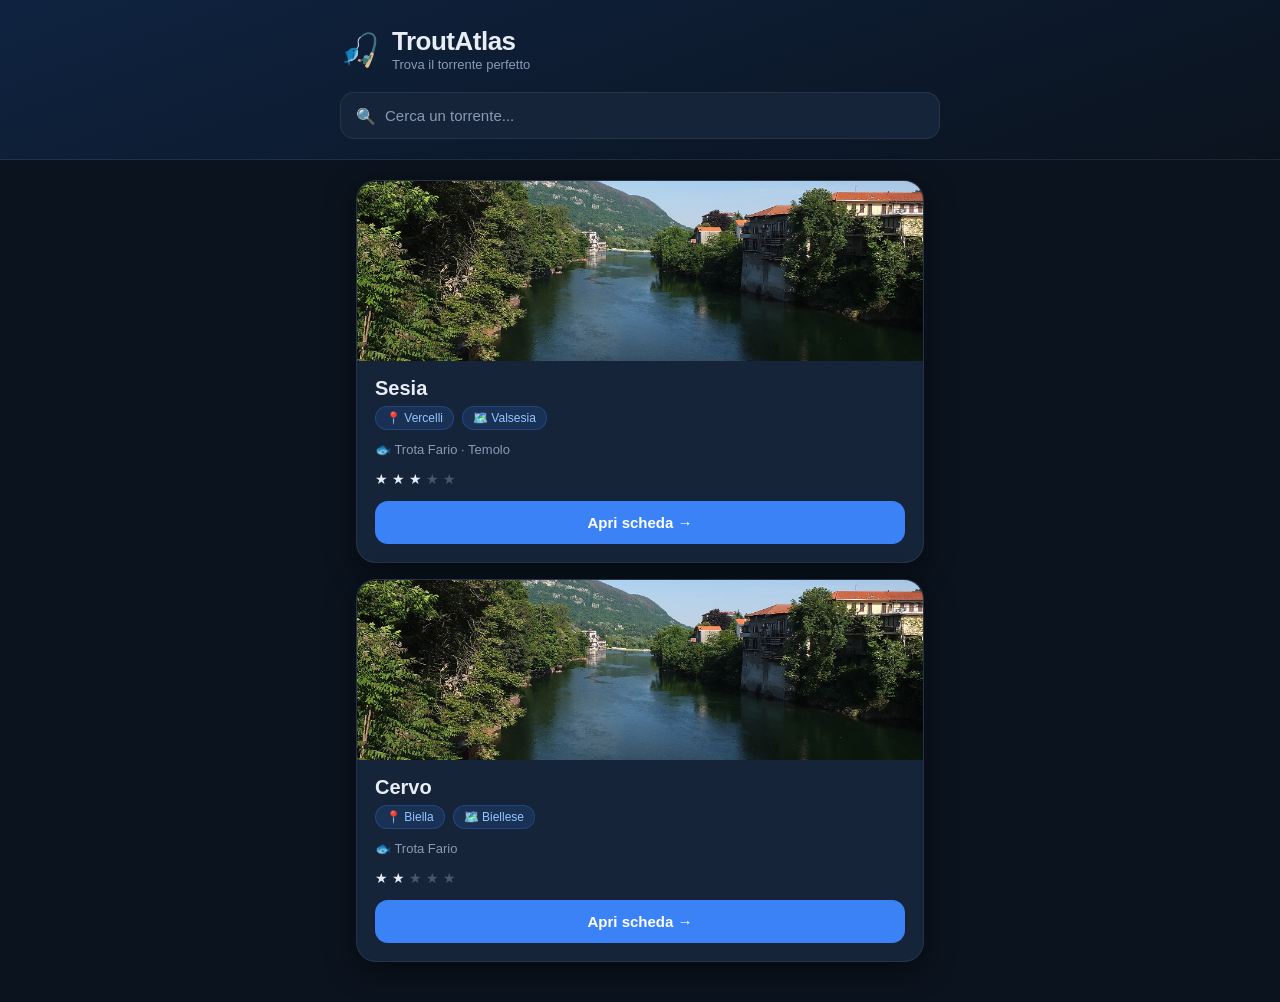
==== index.html @ 526e7cf1 "Refactor river application with styling improvements and enhanced JavaScript functionality Replit-Co" ====
<!DOCTYPE html>
<html lang="it">
<head>
  <meta charset="UTF-8">
  <meta name="viewport" content="width=device-width, initial-scale=1.0">
  <title>TroutAtlas</title>
  <link rel="stylesheet" href="style.css">
  <link rel="manifest" href="manifest.json">
</head>
<body>

<header>
  <div class="header-inner">
    <div class="logo">
      <span class="logo-icon">🎣</span>
      <div class="logo-text">
        <h1>TroutAtlas</h1>
        <p>Trova il torrente perfetto</p>
      </div>
    </div>
    <div class="search-wrap">
      <span class="search-icon">🔍</span>
      <input id="search" type="text" placeholder="Cerca un torrente...">
    </div>
  </div>
</header>

<main>
  <div id="river-list"></div>
</main>

<script src="app.js"></script>
</body>
</html>
---- style.css ----
/* ── Reset & base ─────────────────────────────────────────── */
*, *::before, *::after { box-sizing: border-box; margin: 0; padding: 0; }

:root {
  --bg:        #0b131e;
  --surface:   #111c29;
  --card:      #16243a;
  --border:    rgba(255,255,255,.07);
  --accent:    #3b82f6;
  --accent2:   #1d4ed8;
  --text:      #e8edf5;
  --muted:     #8a9ab5;
  --radius:    20px;
  --shadow:    0 8px 32px rgba(0,0,0,.45);
}

html { scroll-behavior: smooth; }

body {
  font-family: -apple-system, BlinkMacSystemFont, "Segoe UI", sans-serif;
  background: var(--bg);
  color: var(--text);
  min-height: 100vh;
  -webkit-font-smoothing: antialiased;
}

/* ── Header ───────────────────────────────────────────────── */
header {
  background: linear-gradient(160deg, #0f2340 0%, #0b131e 100%);
  border-bottom: 1px solid var(--border);
  padding: 28px 20px 20px;
}

.header-inner {
  max-width: 600px;
  margin: 0 auto;
}

.logo {
  display: flex;
  align-items: center;
  gap: 12px;
}

.logo-icon {
  font-size: 32px;
  line-height: 1;
}

.logo-text h1 {
  font-size: 26px;
  font-weight: 700;
  letter-spacing: -.5px;
  line-height: 1;
}

.logo-text p {
  font-size: 13px;
  color: var(--muted);
  margin-top: 3px;
}

/* ── Search ───────────────────────────────────────────────── */
.search-wrap {
  max-width: 600px;
  margin: 20px auto 0;
  position: relative;
}

.search-icon {
  position: absolute;
  left: 16px;
  top: 50%;
  transform: translateY(-50%);
  font-size: 16px;
  pointer-events: none;
}

#search {
  width: 100%;
  padding: 14px 16px 14px 44px;
  background: var(--card);
  border: 1px solid var(--border);
  border-radius: 14px;
  color: var(--text);
  font-size: 15px;
  outline: none;
  transition: border-color .2s;
}

#search::placeholder { color: var(--muted); }
#search:focus { border-color: var(--accent); }

/* ── Main list ────────────────────────────────────────────── */
main {
  max-width: 600px;
  margin: 0 auto;
  padding: 20px 16px 40px;
}

#river-list {
  display: flex;
  flex-direction: column;
  gap: 16px;
}

/* ── River card (index) ───────────────────────────────────── */
.river-card {
  background: var(--card);
  border-radius: var(--radius);
  border: 1px solid var(--border);
  box-shadow: var(--shadow);
  overflow: hidden;
  transition: transform .15s, box-shadow .15s;
}

.river-card:active { transform: scale(.98); }

.card-thumb {
  width: 100%;
  height: 180px;
  object-fit: cover;
  display: block;
}

.card-thumb-placeholder {
  width: 100%;
  height: 180px;
  background: linear-gradient(135deg, #1a2d47, #0f1e30);
  display: flex;
  align-items: center;
  justify-content: center;
  font-size: 40px;
}

.card-body {
  padding: 16px 18px 18px;
}

.card-body h2 {
  font-size: 20px;
  font-weight: 700;
  margin-bottom: 6px;
}

.card-meta {
  display: flex;
  flex-wrap: wrap;
  gap: 8px;
  margin-bottom: 12px;
}

.chip {
  font-size: 12px;
  padding: 4px 10px;
  border-radius: 20px;
  background: rgba(59,130,246,.15);
  color: #93c5fd;
  border: 1px solid rgba(59,130,246,.25);
}

.chip.green {
  background: rgba(34,197,94,.12);
  color: #86efac;
  border-color: rgba(34,197,94,.2);
}

.card-species {
  font-size: 13px;
  color: var(--muted);
  margin-bottom: 14px;
}

/* ── Difficulty stars ─────────────────────────────────────── */
.difficulty {
  display: flex;
  gap: 4px;
  margin-bottom: 14px;
}

.star { font-size: 14px; opacity: .25; }
.star.on { opacity: 1; }

/* ── Buttons ──────────────────────────────────────────────── */
.btn {
  display: block;
  width: 100%;
  padding: 13px;
  border: none;
  border-radius: 13px;
  font-size: 15px;
  font-weight: 600;
  cursor: pointer;
  transition: opacity .15s, transform .1s;
  text-align: center;
  text-decoration: none;
}

.btn:active { transform: scale(.97); opacity: .85; }

.btn-primary {
  background: var(--accent);
  color: #fff;
}

.btn-maps {
  background: linear-gradient(135deg, #16a34a, #15803d);
  color: #fff;
  margin-top: 10px;
  display: flex;
  align-items: center;
  justify-content: center;
  gap: 8px;
  text-decoration: none;
}

/* ══════════════════════════════════════════════════════════
   River detail page
══════════════════════════════════════════════════════════ */

/* ── Gallery ──────────────────────────────────────────────── */
.gallery-wrap {
  position: relative;
  background: #000;
  overflow: hidden;
  touch-action: pan-y;
}

.gallery-track {
  display: flex;
  transition: transform .35s cubic-bezier(.4,0,.2,1);
}

.gallery-slide {
  flex: 0 0 100%;
  height: 280px;
  object-fit: cover;
  display: block;
  user-select: none;
  -webkit-user-drag: none;
}

.gallery-placeholder {
  flex: 0 0 100%;
  height: 280px;
  background: linear-gradient(135deg, #1a2d47, #0f1e30);
  display: flex;
  align-items: center;
  justify-content: center;
  font-size: 60px;
}

.gallery-prev,
.gallery-next {
  position: absolute;
  top: 50%;
  transform: translateY(-50%);
  background: rgba(0,0,0,.5);
  border: none;
  color: #fff;
  font-size: 20px;
  width: 40px;
  height: 40px;
  border-radius: 50%;
  cursor: pointer;
  display: flex;
  align-items: center;
  justify-content: center;
  backdrop-filter: blur(6px);
  transition: background .2s;
  z-index: 2;
}

.gallery-prev { left: 12px; }
.gallery-next { right: 12px; }
.gallery-prev:active,
.gallery-next:active { background: rgba(0,0,0,.75); }

.gallery-dots {
  position: absolute;
  bottom: 10px;
  left: 0; right: 0;
  display: flex;
  justify-content: center;
  gap: 6px;
  z-index: 2;
}

.dot {
  width: 7px; height: 7px;
  border-radius: 50%;
  background: rgba(255,255,255,.4);
  transition: background .2s, transform .2s;
}

.dot.active {
  background: #fff;
  transform: scale(1.25);
}

/* ── River detail header ──────────────────────────────────── */
.river-header {
  background: linear-gradient(160deg, #0f2340 0%, #0b131e 100%);
  border-bottom: 1px solid var(--border);
}

.back-btn {
  display: inline-flex;
  align-items: center;
  gap: 6px;
  padding: 12px 16px;
  color: var(--accent);
  text-decoration: none;
  font-size: 14px;
  font-weight: 500;
}

.river-title {
  padding: 0 18px 18px;
}

.river-title h1 {
  font-size: 28px;
  font-weight: 800;
  letter-spacing: -.5px;
}

.river-title .location {
  color: var(--muted);
  font-size: 13px;
  margin-top: 4px;
}

/* ── Detail content ───────────────────────────────────────── */
.detail-main {
  max-width: 600px;
  margin: 0 auto;
  padding: 20px 16px 60px;
}

.detail-section {
  background: var(--card);
  border: 1px solid var(--border);
  border-radius: var(--radius);
  padding: 18px;
  margin-bottom: 14px;
}

.detail-section h2 {
  font-size: 13px;
  text-transform: uppercase;
  letter-spacing: .08em;
  color: var(--muted);
  margin-bottom: 10px;
}

.detail-section p,
.detail-section .value {
  font-size: 16px;
  font-weight: 500;
  line-height: 1.5;
}

.lures-list {
  display: flex;
  flex-wrap: wrap;
  gap: 8px;
  margin-top: 2px;
}

/* ── Map ──────────────────────────────────────────────────── */
#map {
  height: 220px;
  border-radius: 16px;
  overflow: hidden;
  margin-bottom: 12px;
  border: 1px solid var(--border);
}

/* ── No-results ───────────────────────────────────────────── */
.empty-state {
  text-align: center;
  padding: 60px 20px;
  color: var(--muted);
}

.empty-state .icon { font-size: 48px; margin-bottom: 12px; }
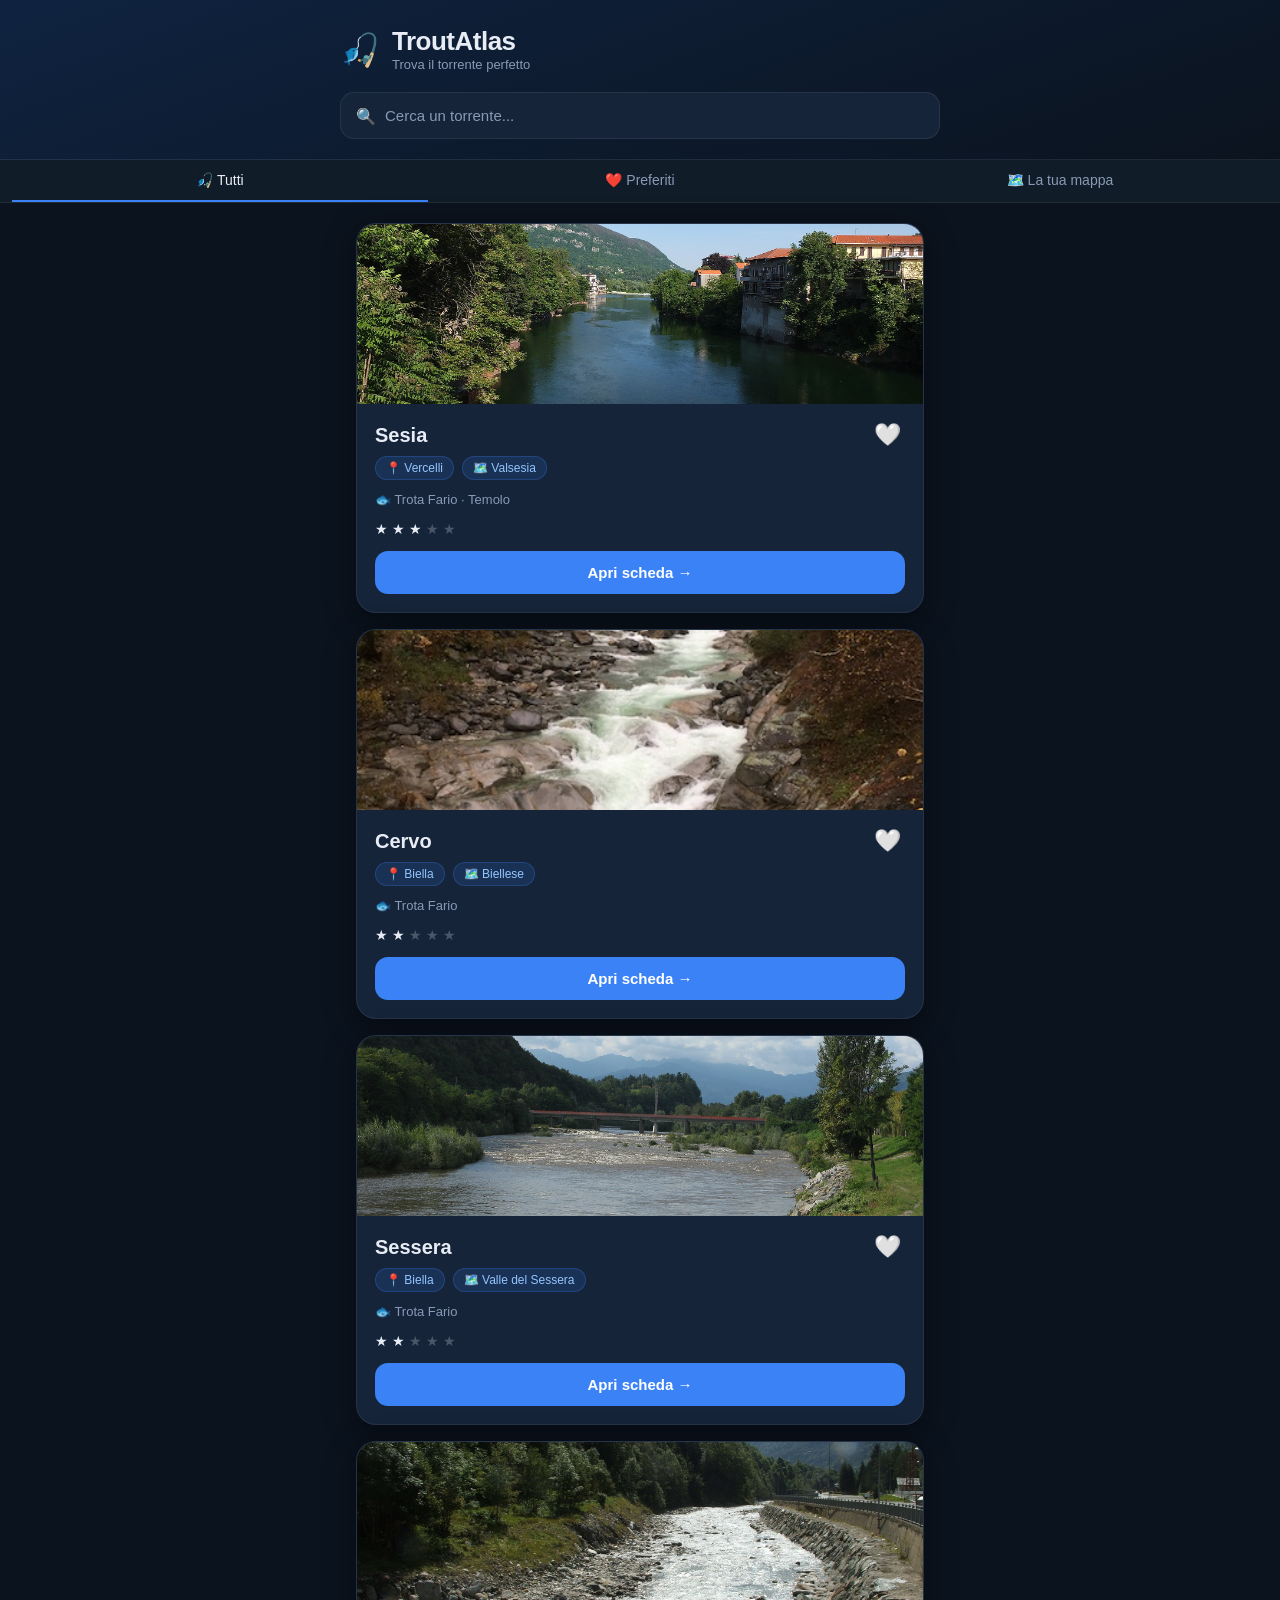
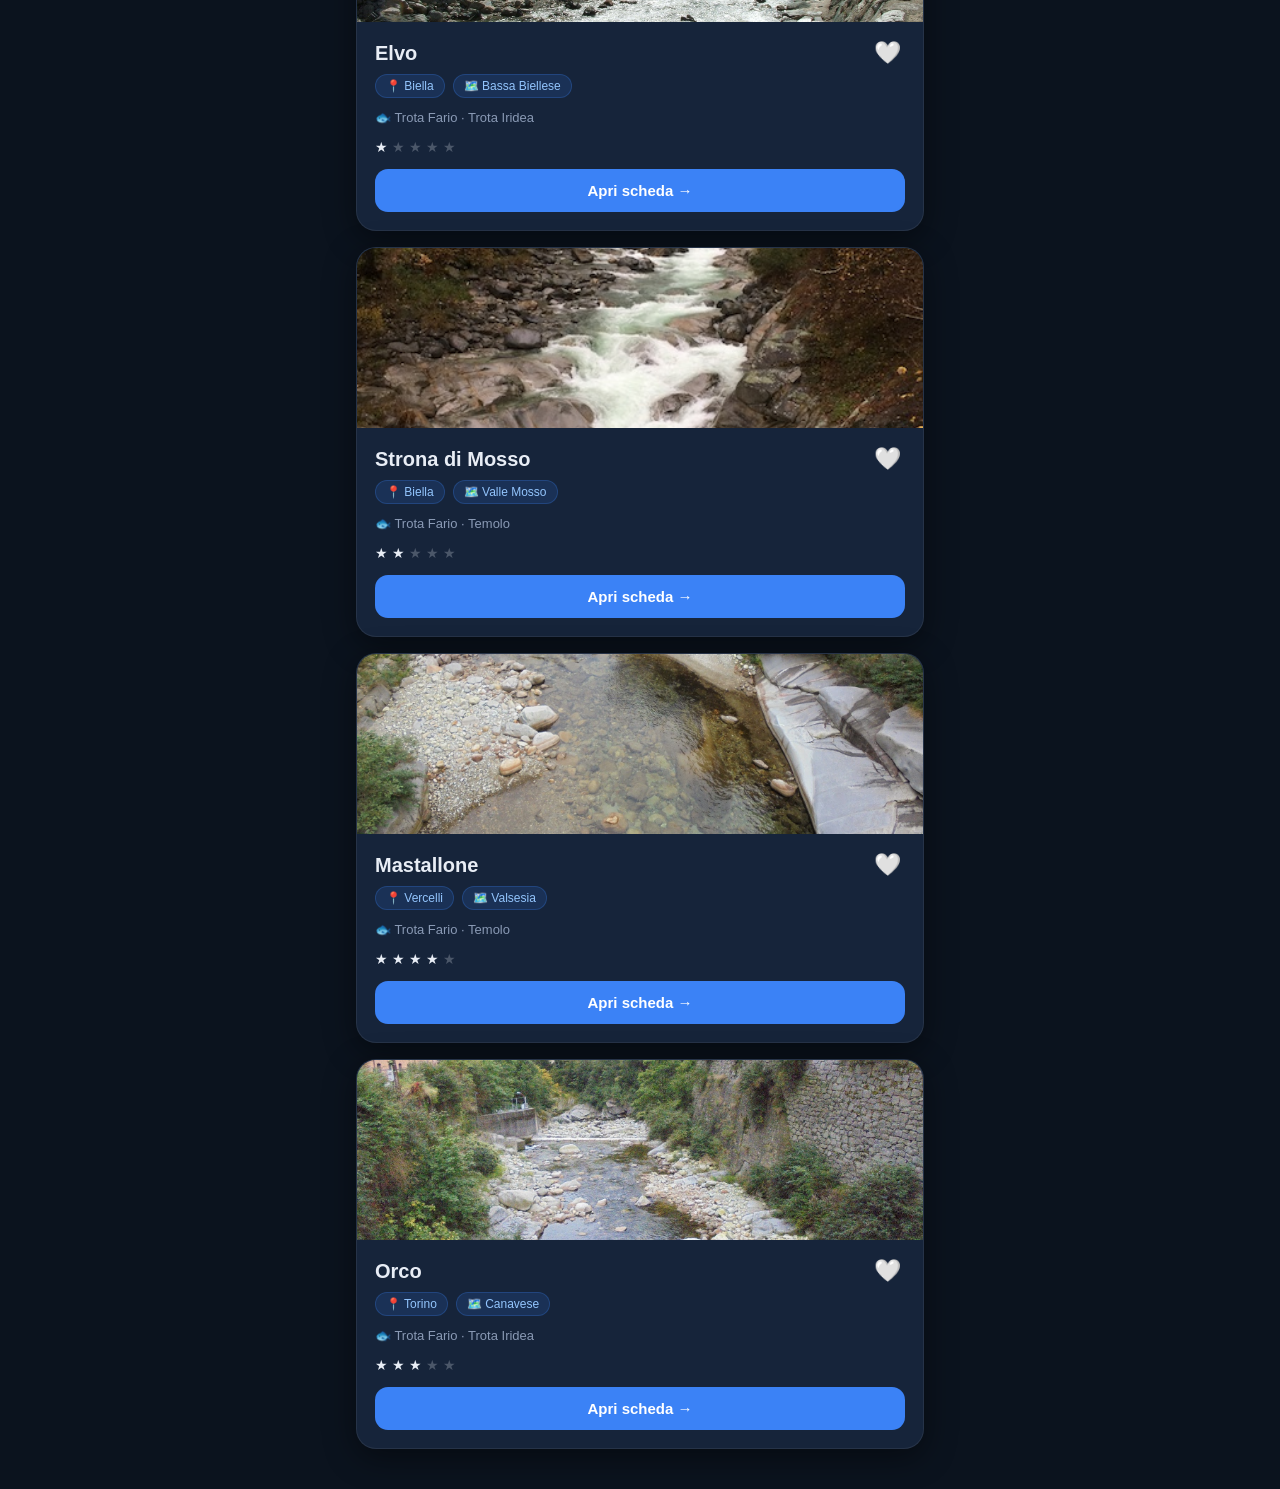
==== commit 667c2a99: "Refactor river feature UI and update backend data handling Replit-Commit-Author: Agent" ====
--- a/index.html
+++ b/index.html
@@ -25,6 +25,13 @@
   </div>
 </header>
 
+<!-- Tab bar -->
+<nav class="tab-bar">
+  <button class="tab active" data-tab="all">🎣 Tutti</button>
+  <button class="tab" data-tab="fav">❤️ Preferiti</button>
+  <a class="tab tab-link" href="mappa.html">🗺️ La tua mappa</a>
+</nav>
+
 <main>
   <div id="river-list"></div>
 </main>
--- a/style.css
+++ b/style.css
@@ -25,40 +25,51 @@
 }
 
 /* ── Header ───────────────────────────────────────────────── */
-header {
+header, .river-header {
   background: linear-gradient(160deg, #0f2340 0%, #0b131e 100%);
   border-bottom: 1px solid var(--border);
-  padding: 28px 20px 20px;
-}
+}
+
+header { padding: 28px 20px 20px; }
 
 .header-inner {
   max-width: 600px;
   margin: 0 auto;
 }
 
-.logo {
+.logo { display: flex; align-items: center; gap: 12px; }
+.logo-icon { font-size: 32px; line-height: 1; }
+.logo-text h1 { font-size: 26px; font-weight: 700; letter-spacing: -.5px; line-height: 1; }
+.logo-text p  { font-size: 13px; color: var(--muted); margin-top: 3px; }
+
+/* ── Tab bar ──────────────────────────────────────────────── */
+.tab-bar {
+  display: flex;
+  background: var(--surface);
+  border-bottom: 1px solid var(--border);
+  padding: 0 12px;
+  gap: 4px;
+}
+
+.tab {
+  flex: 1;
+  padding: 12px 4px;
+  background: none;
+  border: none;
+  color: var(--muted);
+  font-size: 14px;
+  font-weight: 500;
+  cursor: pointer;
+  border-bottom: 2px solid transparent;
+  transition: color .2s, border-color .2s;
+  text-decoration: none;
+  text-align: center;
   display: flex;
   align-items: center;
-  gap: 12px;
-}
-
-.logo-icon {
-  font-size: 32px;
-  line-height: 1;
-}
-
-.logo-text h1 {
-  font-size: 26px;
-  font-weight: 700;
-  letter-spacing: -.5px;
-  line-height: 1;
-}
-
-.logo-text p {
-  font-size: 13px;
-  color: var(--muted);
-  margin-top: 3px;
-}
+  justify-content: center;
+}
+
+.tab.active, .tab:hover { color: var(--text); border-bottom-color: var(--accent); }
 
 /* ── Search ───────────────────────────────────────────────── */
 .search-wrap {
@@ -68,320 +79,284 @@
 }
 
 .search-icon {
-  position: absolute;
-  left: 16px;
-  top: 50%;
-  transform: translateY(-50%);
-  font-size: 16px;
-  pointer-events: none;
+  position: absolute; left: 16px; top: 50%;
+  transform: translateY(-50%); font-size: 16px; pointer-events: none;
 }
 
 #search {
-  width: 100%;
-  padding: 14px 16px 14px 44px;
-  background: var(--card);
-  border: 1px solid var(--border);
-  border-radius: 14px;
-  color: var(--text);
-  font-size: 15px;
-  outline: none;
-  transition: border-color .2s;
-}
-
+  width: 100%; padding: 14px 16px 14px 44px;
+  background: var(--card); border: 1px solid var(--border);
+  border-radius: 14px; color: var(--text); font-size: 15px;
+  outline: none; transition: border-color .2s;
+}
 #search::placeholder { color: var(--muted); }
 #search:focus { border-color: var(--accent); }
 
 /* ── Main list ────────────────────────────────────────────── */
 main {
-  max-width: 600px;
-  margin: 0 auto;
+  max-width: 600px; margin: 0 auto;
   padding: 20px 16px 40px;
 }
 
-#river-list {
-  display: flex;
-  flex-direction: column;
-  gap: 16px;
-}
+#river-list { display: flex; flex-direction: column; gap: 16px; }
 
 /* ── River card (index) ───────────────────────────────────── */
 .river-card {
-  background: var(--card);
-  border-radius: var(--radius);
-  border: 1px solid var(--border);
-  box-shadow: var(--shadow);
-  overflow: hidden;
-  transition: transform .15s, box-shadow .15s;
-}
-
-.river-card:active { transform: scale(.98); }
-
-.card-thumb {
-  width: 100%;
-  height: 180px;
-  object-fit: cover;
-  display: block;
-}
-
+  background: var(--card); border-radius: var(--radius);
+  border: 1px solid var(--border); box-shadow: var(--shadow); overflow: hidden;
+}
+
+.card-thumb { width: 100%; height: 180px; object-fit: cover; display: block; }
 .card-thumb-placeholder {
-  width: 100%;
-  height: 180px;
+  width: 100%; height: 180px;
   background: linear-gradient(135deg, #1a2d47, #0f1e30);
-  display: flex;
-  align-items: center;
-  justify-content: center;
-  font-size: 40px;
-}
-
-.card-body {
-  padding: 16px 18px 18px;
-}
-
-.card-body h2 {
-  font-size: 20px;
-  font-weight: 700;
+  display: flex; align-items: center; justify-content: center; font-size: 40px;
+}
+
+.card-body { padding: 16px 18px 18px; }
+
+.card-title-row {
+  display: flex; align-items: center; justify-content: space-between;
   margin-bottom: 6px;
 }
 
-.card-meta {
-  display: flex;
-  flex-wrap: wrap;
-  gap: 8px;
-  margin-bottom: 12px;
-}
+.card-body h2 { font-size: 20px; font-weight: 700; }
+
+.fav-btn {
+  background: none; border: none; font-size: 22px;
+  cursor: pointer; line-height: 1; padding: 4px; flex-shrink: 0;
+  transition: transform .15s;
+}
+.fav-btn:active { transform: scale(1.3); }
+
+.card-meta { display: flex; flex-wrap: wrap; gap: 8px; margin-bottom: 12px; }
 
 .chip {
-  font-size: 12px;
-  padding: 4px 10px;
-  border-radius: 20px;
-  background: rgba(59,130,246,.15);
-  color: #93c5fd;
+  font-size: 12px; padding: 4px 10px; border-radius: 20px;
+  background: rgba(59,130,246,.15); color: #93c5fd;
   border: 1px solid rgba(59,130,246,.25);
 }
-
 .chip.green {
-  background: rgba(34,197,94,.12);
-  color: #86efac;
+  background: rgba(34,197,94,.12); color: #86efac;
   border-color: rgba(34,197,94,.2);
 }
 
-.card-species {
-  font-size: 13px;
-  color: var(--muted);
-  margin-bottom: 14px;
-}
-
-/* ── Difficulty stars ─────────────────────────────────────── */
-.difficulty {
-  display: flex;
-  gap: 4px;
-  margin-bottom: 14px;
-}
-
+.card-species { font-size: 13px; color: var(--muted); margin-bottom: 14px; }
+
+.difficulty { display: flex; gap: 4px; margin-bottom: 14px; }
 .star { font-size: 14px; opacity: .25; }
 .star.on { opacity: 1; }
 
 /* ── Buttons ──────────────────────────────────────────────── */
 .btn {
-  display: block;
-  width: 100%;
-  padding: 13px;
-  border: none;
-  border-radius: 13px;
-  font-size: 15px;
-  font-weight: 600;
-  cursor: pointer;
-  transition: opacity .15s, transform .1s;
-  text-align: center;
-  text-decoration: none;
-}
-
+  display: block; width: 100%; padding: 13px; border: none;
+  border-radius: 13px; font-size: 15px; font-weight: 600;
+  cursor: pointer; transition: opacity .15s, transform .1s;
+  text-align: center; text-decoration: none; font-family: inherit;
+}
 .btn:active { transform: scale(.97); opacity: .85; }
-
-.btn-primary {
-  background: var(--accent);
-  color: #fff;
-}
-
+.btn-primary { background: var(--accent); color: #fff; }
 .btn-maps {
-  background: linear-gradient(135deg, #16a34a, #15803d);
-  color: #fff;
+  background: linear-gradient(135deg, #16a34a, #15803d); color: #fff;
+  margin-top: 10px; display: flex; align-items: center;
+  justify-content: center; gap: 8px;
+}
+.btn-regs {
+  background: linear-gradient(135deg, #92400e, #78350f); color: #fef3c7;
   margin-top: 10px;
-  display: flex;
-  align-items: center;
-  justify-content: center;
-  gap: 8px;
-  text-decoration: none;
-}
+}
+
+/* ── Empty state ──────────────────────────────────────────── */
+.empty-state { text-align: center; padding: 60px 20px; color: var(--muted); }
+.empty-state .icon { font-size: 48px; margin-bottom: 12px; }
 
 /* ══════════════════════════════════════════════════════════
    River detail page
 ══════════════════════════════════════════════════════════ */
+.back-btn {
+  display: inline-flex; align-items: center; gap: 6px;
+  padding: 12px 16px; color: var(--accent); text-decoration: none;
+  font-size: 14px; font-weight: 500;
+}
+
+.river-title { padding: 0 18px 18px; }
+.river-title-row { display: flex; align-items: center; justify-content: space-between; }
+.river-title h1 { font-size: 28px; font-weight: 800; letter-spacing: -.5px; }
+.river-title .location { color: var(--muted); font-size: 13px; margin-top: 4px; }
+
+.fav-btn-detail {
+  background: none; border: none; font-size: 28px; cursor: pointer;
+  padding: 4px; line-height: 1; flex-shrink: 0; transition: transform .15s;
+}
+.fav-btn-detail:active { transform: scale(1.25); }
 
 /* ── Gallery ──────────────────────────────────────────────── */
-.gallery-wrap {
-  position: relative;
-  background: #000;
-  overflow: hidden;
-  touch-action: pan-y;
-}
-
-.gallery-track {
-  display: flex;
-  transition: transform .35s cubic-bezier(.4,0,.2,1);
-}
-
-.gallery-slide {
-  flex: 0 0 100%;
-  height: 280px;
-  object-fit: cover;
-  display: block;
-  user-select: none;
-  -webkit-user-drag: none;
-}
-
+.gallery-wrap { position: relative; background: #000; overflow: hidden; touch-action: pan-y; }
+.gallery-track { display: flex; transition: transform .35s cubic-bezier(.4,0,.2,1); }
+.gallery-slide { flex: 0 0 100%; height: 280px; object-fit: cover; display: block; user-select: none; -webkit-user-drag: none; }
 .gallery-placeholder {
-  flex: 0 0 100%;
-  height: 280px;
+  flex: 0 0 100%; height: 280px;
   background: linear-gradient(135deg, #1a2d47, #0f1e30);
-  display: flex;
-  align-items: center;
-  justify-content: center;
-  font-size: 60px;
-}
-
-.gallery-prev,
-.gallery-next {
-  position: absolute;
-  top: 50%;
-  transform: translateY(-50%);
-  background: rgba(0,0,0,.5);
-  border: none;
-  color: #fff;
-  font-size: 20px;
-  width: 40px;
-  height: 40px;
-  border-radius: 50%;
-  cursor: pointer;
-  display: flex;
-  align-items: center;
-  justify-content: center;
-  backdrop-filter: blur(6px);
-  transition: background .2s;
-  z-index: 2;
-}
-
+  display: flex; align-items: center; justify-content: center; font-size: 60px;
+}
+
+.gallery-prev, .gallery-next {
+  position: absolute; top: 50%; transform: translateY(-50%);
+  background: rgba(0,0,0,.5); border: none; color: #fff;
+  font-size: 20px; width: 40px; height: 40px; border-radius: 50%;
+  cursor: pointer; display: flex; align-items: center; justify-content: center;
+  backdrop-filter: blur(6px); z-index: 2;
+}
 .gallery-prev { left: 12px; }
 .gallery-next { right: 12px; }
-.gallery-prev:active,
-.gallery-next:active { background: rgba(0,0,0,.75); }
+.gallery-prev:active, .gallery-next:active { background: rgba(0,0,0,.75); }
 
 .gallery-dots {
-  position: absolute;
-  bottom: 10px;
-  left: 0; right: 0;
-  display: flex;
-  justify-content: center;
-  gap: 6px;
-  z-index: 2;
-}
-
-.dot {
-  width: 7px; height: 7px;
-  border-radius: 50%;
-  background: rgba(255,255,255,.4);
-  transition: background .2s, transform .2s;
-}
-
-.dot.active {
-  background: #fff;
-  transform: scale(1.25);
-}
-
-/* ── River detail header ──────────────────────────────────── */
-.river-header {
-  background: linear-gradient(160deg, #0f2340 0%, #0b131e 100%);
-  border-bottom: 1px solid var(--border);
-}
-
-.back-btn {
-  display: inline-flex;
-  align-items: center;
-  gap: 6px;
-  padding: 12px 16px;
-  color: var(--accent);
-  text-decoration: none;
-  font-size: 14px;
-  font-weight: 500;
-}
-
-.river-title {
-  padding: 0 18px 18px;
-}
-
-.river-title h1 {
-  font-size: 28px;
-  font-weight: 800;
-  letter-spacing: -.5px;
-}
-
-.river-title .location {
-  color: var(--muted);
-  font-size: 13px;
-  margin-top: 4px;
-}
+  position: absolute; bottom: 10px; left: 0; right: 0;
+  display: flex; justify-content: center; gap: 6px; z-index: 2;
+}
+.dot { width: 7px; height: 7px; border-radius: 50%; background: rgba(255,255,255,.4); transition: background .2s, transform .2s; }
+.dot.active { background: #fff; transform: scale(1.25); }
 
 /* ── Detail content ───────────────────────────────────────── */
-.detail-main {
-  max-width: 600px;
-  margin: 0 auto;
-  padding: 20px 16px 60px;
-}
+.detail-main { max-width: 600px; margin: 0 auto; padding: 20px 16px 60px; }
 
 .detail-section {
-  background: var(--card);
-  border: 1px solid var(--border);
-  border-radius: var(--radius);
-  padding: 18px;
-  margin-bottom: 14px;
-}
-
+  background: var(--card); border: 1px solid var(--border);
+  border-radius: var(--radius); padding: 18px; margin-bottom: 14px;
+}
 .detail-section h2 {
-  font-size: 13px;
-  text-transform: uppercase;
-  letter-spacing: .08em;
-  color: var(--muted);
-  margin-bottom: 10px;
-}
-
-.detail-section p,
-.detail-section .value {
-  font-size: 16px;
-  font-weight: 500;
-  line-height: 1.5;
-}
-
-.lures-list {
-  display: flex;
-  flex-wrap: wrap;
-  gap: 8px;
-  margin-top: 2px;
-}
+  font-size: 13px; text-transform: uppercase; letter-spacing: .08em;
+  color: var(--muted); margin-bottom: 10px;
+}
+.detail-section p, .detail-section .value { font-size: 16px; font-weight: 500; line-height: 1.5; }
+.lures-list { display: flex; flex-wrap: wrap; gap: 8px; margin-top: 2px; }
 
 /* ── Map ──────────────────────────────────────────────────── */
 #map {
-  height: 220px;
-  border-radius: 16px;
-  overflow: hidden;
-  margin-bottom: 12px;
-  border: 1px solid var(--border);
-}
-
-/* ── No-results ───────────────────────────────────────────── */
-.empty-state {
-  text-align: center;
-  padding: 60px 20px;
-  color: var(--muted);
-}
-
-.empty-state .icon { font-size: 48px; margin-bottom: 12px; }
+  height: 220px; border-radius: 16px; overflow: hidden;
+  margin-bottom: 12px; border: 1px solid var(--border);
+}
+
+/* ══════════════════════════════════════════════════════════
+   Modal
+══════════════════════════════════════════════════════════ */
+.modal-overlay {
+  display: none; position: fixed; inset: 0;
+  background: rgba(0,0,0,.7); z-index: 1000;
+  align-items: flex-end; justify-content: center;
+  backdrop-filter: blur(4px);
+}
+.modal-overlay.open { display: flex; }
+
+.modal {
+  background: #16243a; border-radius: 24px 24px 0 0;
+  width: 100%; max-width: 600px; max-height: 85vh;
+  display: flex; flex-direction: column;
+  animation: slideUp .3s cubic-bezier(.4,0,.2,1);
+}
+.modal-tall { max-height: 92vh; }
+
+@keyframes slideUp {
+  from { transform: translateY(100%); }
+  to   { transform: translateY(0); }
+}
+
+.modal-header {
+  display: flex; align-items: center; justify-content: space-between;
+  padding: 20px 20px 16px; border-bottom: 1px solid var(--border); flex-shrink: 0;
+}
+.modal-header h3 { font-size: 17px; font-weight: 700; }
+.modal-close {
+  background: rgba(255,255,255,.1); border: none; color: var(--text);
+  font-size: 16px; width: 32px; height: 32px; border-radius: 50%;
+  cursor: pointer; display: flex; align-items: center; justify-content: center;
+}
+
+.modal-body { padding: 20px; overflow-y: auto; flex: 1; }
+
+/* Regulations */
+.reg-item { margin-bottom: 18px; }
+.reg-label { display: block; font-size: 12px; text-transform: uppercase; letter-spacing: .07em; color: var(--muted); margin-bottom: 4px; }
+.reg-value { font-size: 15px; font-weight: 500; line-height: 1.5; }
+.reg-rules { padding-left: 18px; margin-top: 6px; }
+.reg-rules li { font-size: 14px; line-height: 1.7; color: var(--text); }
+.reg-disclaimer { margin-top: 20px; padding: 12px; background: rgba(251,191,36,.08); border: 1px solid rgba(251,191,36,.2); border-radius: 10px; font-size: 13px; color: #fcd34d; line-height: 1.5; }
+
+/* ══════════════════════════════════════════════════════════
+   La tua mappa page
+══════════════════════════════════════════════════════════ */
+.mappa-page { display: flex; flex-direction: column; height: 100vh; }
+.mappa-page .river-header { flex-shrink: 0; }
+
+#user-map { flex: 1; min-height: 0; }
+
+.fab {
+  position: fixed; bottom: 28px; right: 20px; z-index: 500;
+  width: 58px; height: 58px; border-radius: 50%;
+  background: var(--accent); color: #fff; border: none;
+  font-size: 28px; font-weight: 300; cursor: pointer;
+  box-shadow: 0 6px 24px rgba(59,130,246,.5);
+  display: flex; align-items: center; justify-content: center;
+  transition: transform .15s, box-shadow .15s;
+}
+.fab:active { transform: scale(.93); box-shadow: 0 3px 12px rgba(59,130,246,.4); }
+
+.spot-count {
+  position: fixed; bottom: 34px; left: 20px; z-index: 500;
+  background: rgba(22,36,58,.9); backdrop-filter: blur(8px);
+  border: 1px solid var(--border); border-radius: 20px;
+  padding: 6px 14px; font-size: 13px; color: var(--muted);
+}
+
+.spot-marker {
+  font-size: 28px; line-height: 1;
+  filter: drop-shadow(0 2px 4px rgba(0,0,0,.5));
+}
+
+/* Add spot form */
+.modal-hint {
+  font-size: 13px; color: var(--accent); background: rgba(59,130,246,.1);
+  border: 1px solid rgba(59,130,246,.2); border-radius: 10px;
+  padding: 10px 14px; margin-bottom: 16px; line-height: 1.5;
+}
+
+.form-label { display: block; font-size: 12px; text-transform: uppercase; letter-spacing: .07em; color: var(--muted); margin-bottom: 6px; margin-top: 16px; }
+.form-label:first-of-type { margin-top: 0; }
+
+.form-input {
+  width: 100%; padding: 12px 14px; background: rgba(255,255,255,.06);
+  border: 1px solid var(--border); border-radius: 12px;
+  color: var(--text); font-size: 15px; outline: none;
+  transition: border-color .2s; font-family: inherit;
+}
+.form-input:focus { border-color: var(--accent); }
+.form-textarea { min-height: 80px; resize: vertical; }
+.form-input::placeholder { color: var(--muted); }
+
+.photo-upload {
+  display: block; width: 100%; min-height: 90px; margin-top: 6px;
+  border: 2px dashed var(--border); border-radius: 14px;
+  display: flex; align-items: center; justify-content: center;
+  flex-direction: column; gap: 8px; cursor: pointer;
+  color: var(--muted); font-size: 14px; padding: 12px;
+  transition: border-color .2s;
+}
+.photo-upload:hover { border-color: var(--accent); }
+
+.photo-preview-img {
+  width: 100%; max-height: 180px; object-fit: cover;
+  border-radius: 10px; display: block;
+}
+
+.coord-display {
+  margin-top: 14px; padding: 10px 14px; border-radius: 10px;
+  background: rgba(255,255,255,.04); border: 1px solid var(--border);
+  font-size: 13px; color: var(--muted);
+}
+.coord-display.coord-set { color: #86efac; border-color: rgba(34,197,94,.3); background: rgba(34,197,94,.07); }
+
+.detail-photo {
+  width: 100%; max-height: 220px; object-fit: cover;
+  border-radius: 14px; margin-bottom: 18px; display: block;
+}
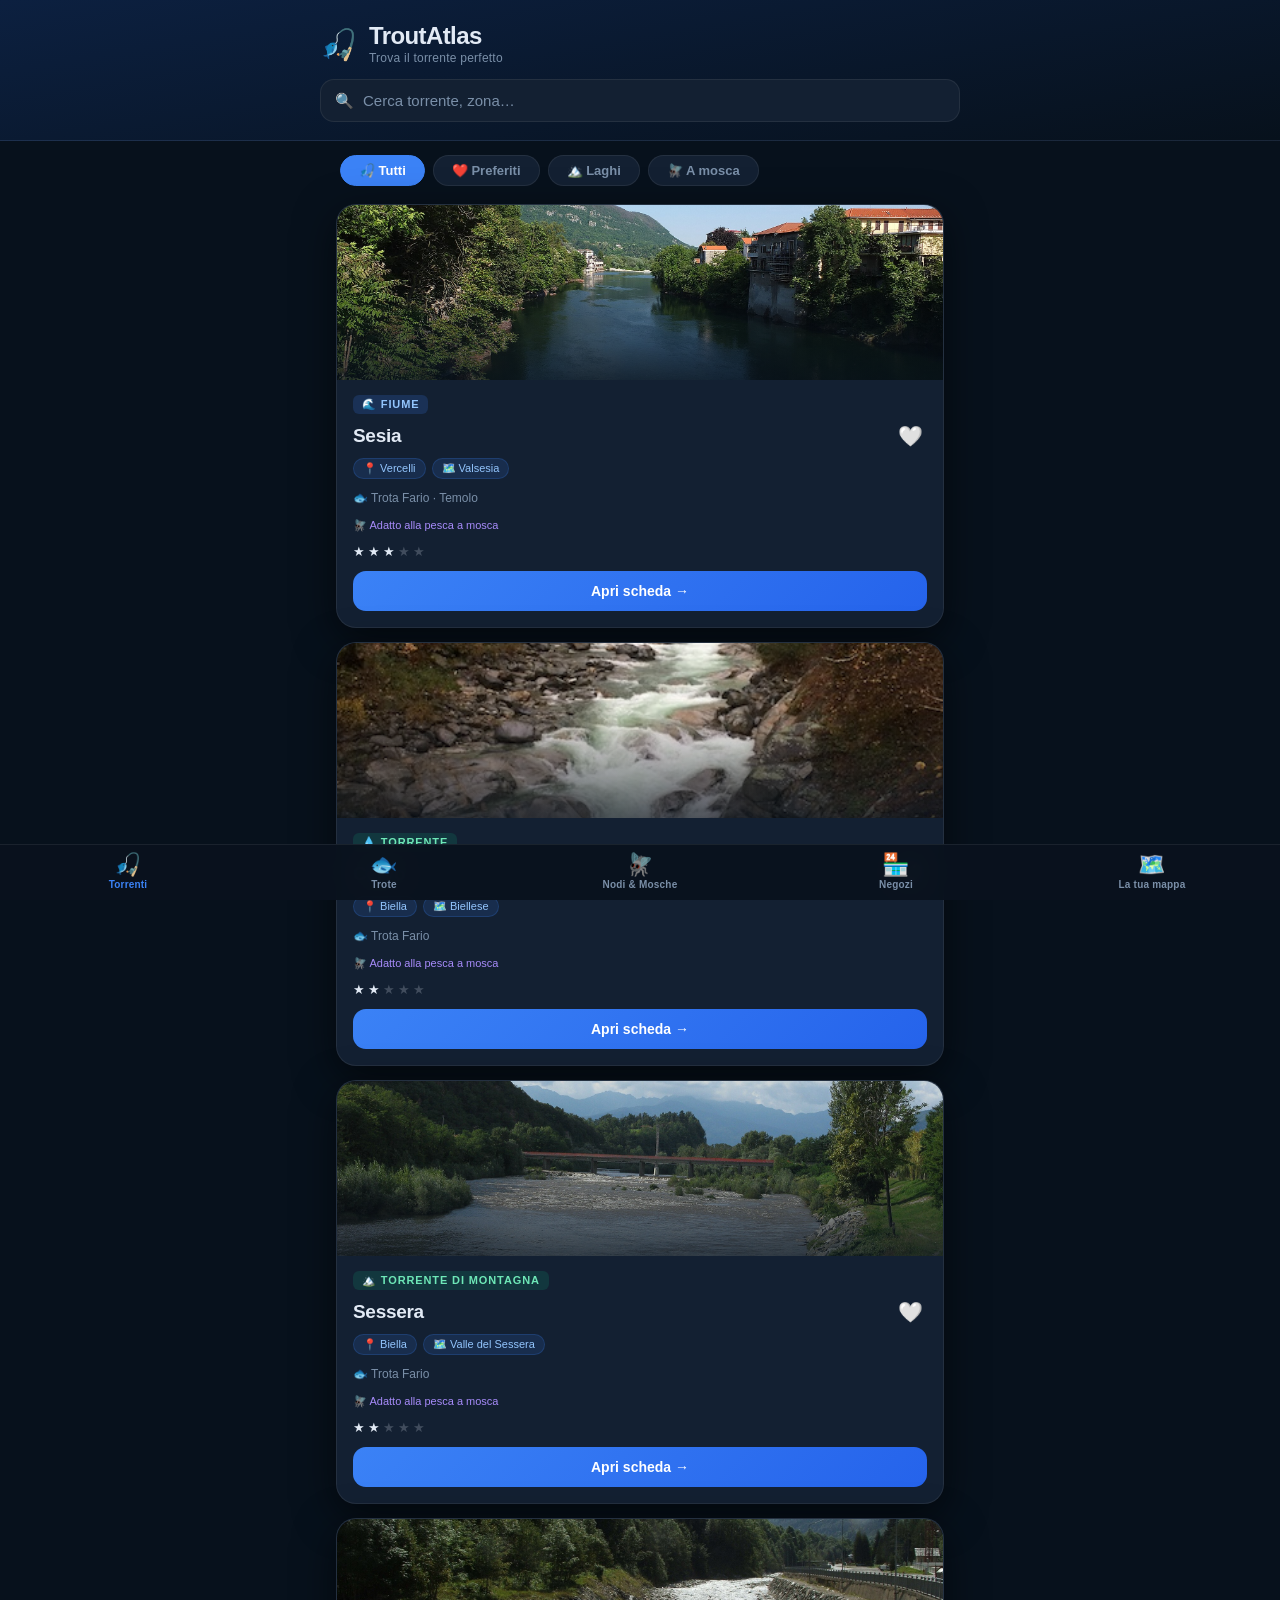
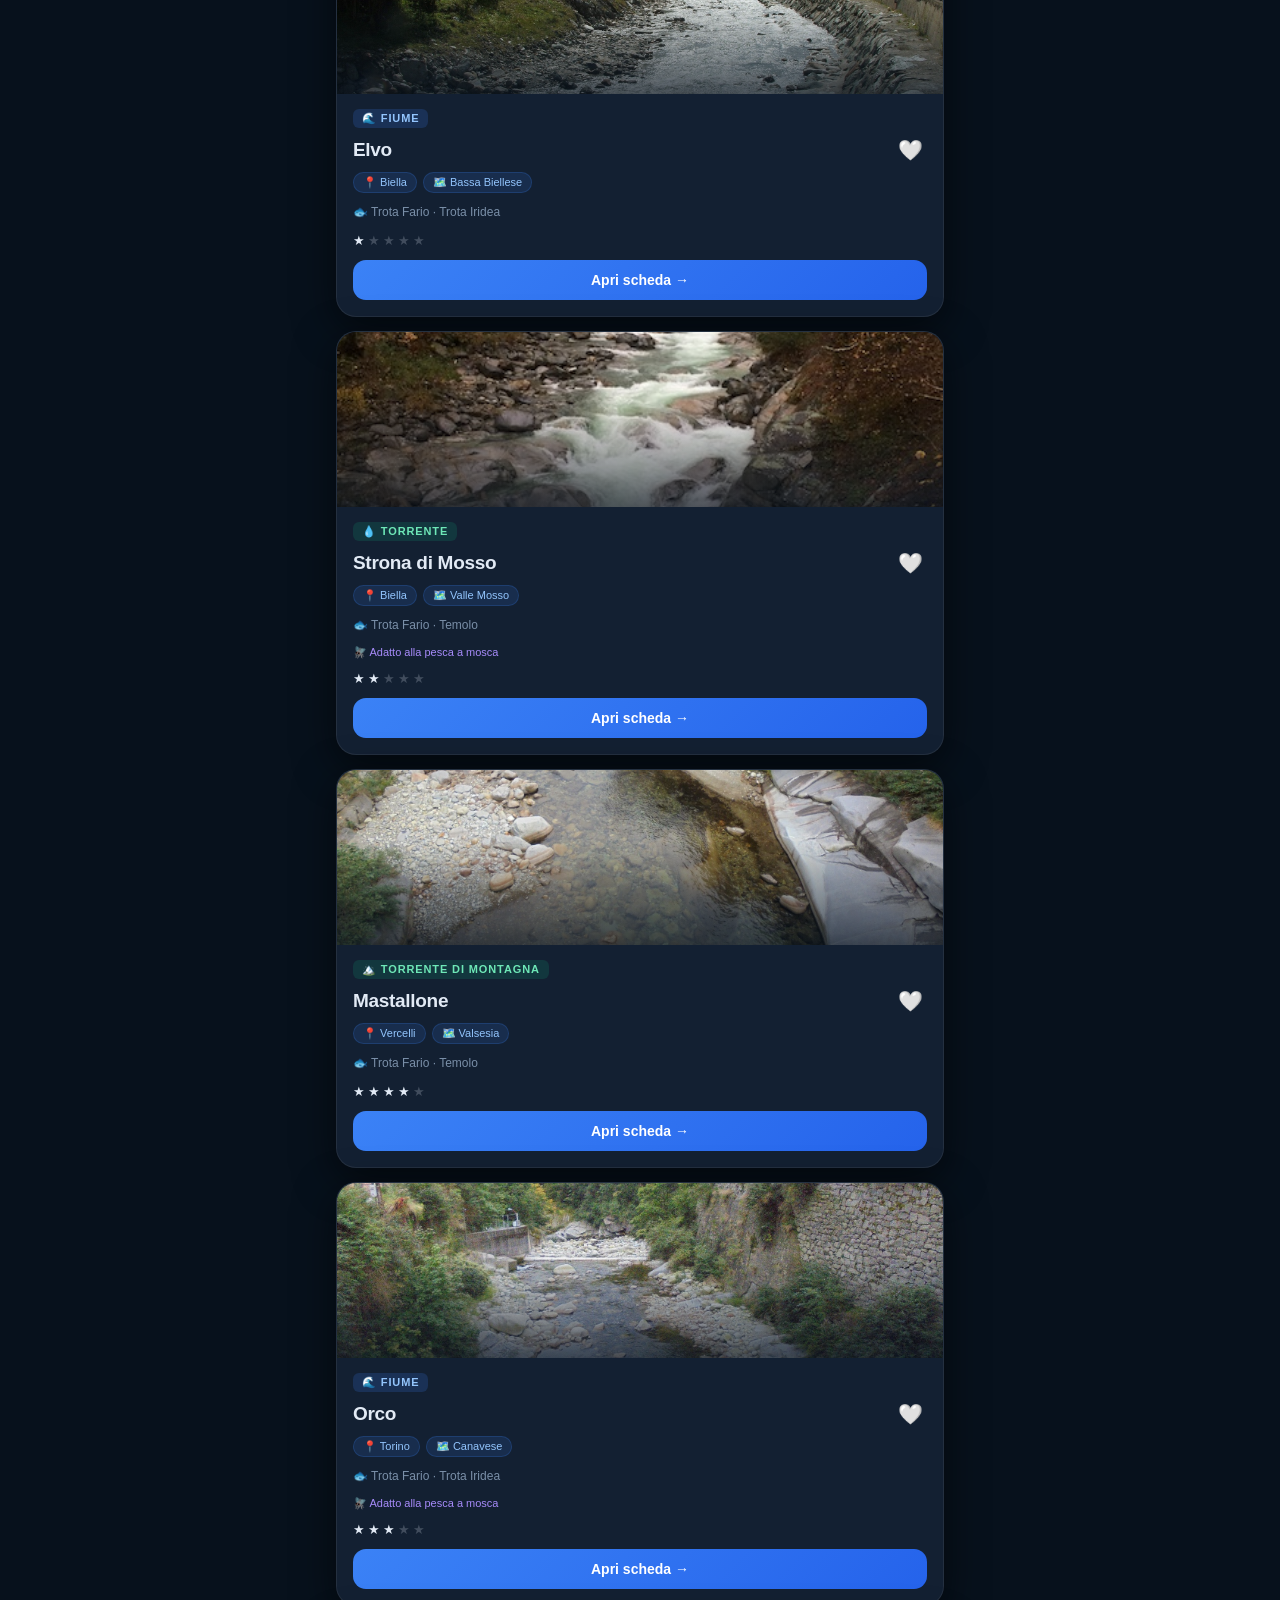
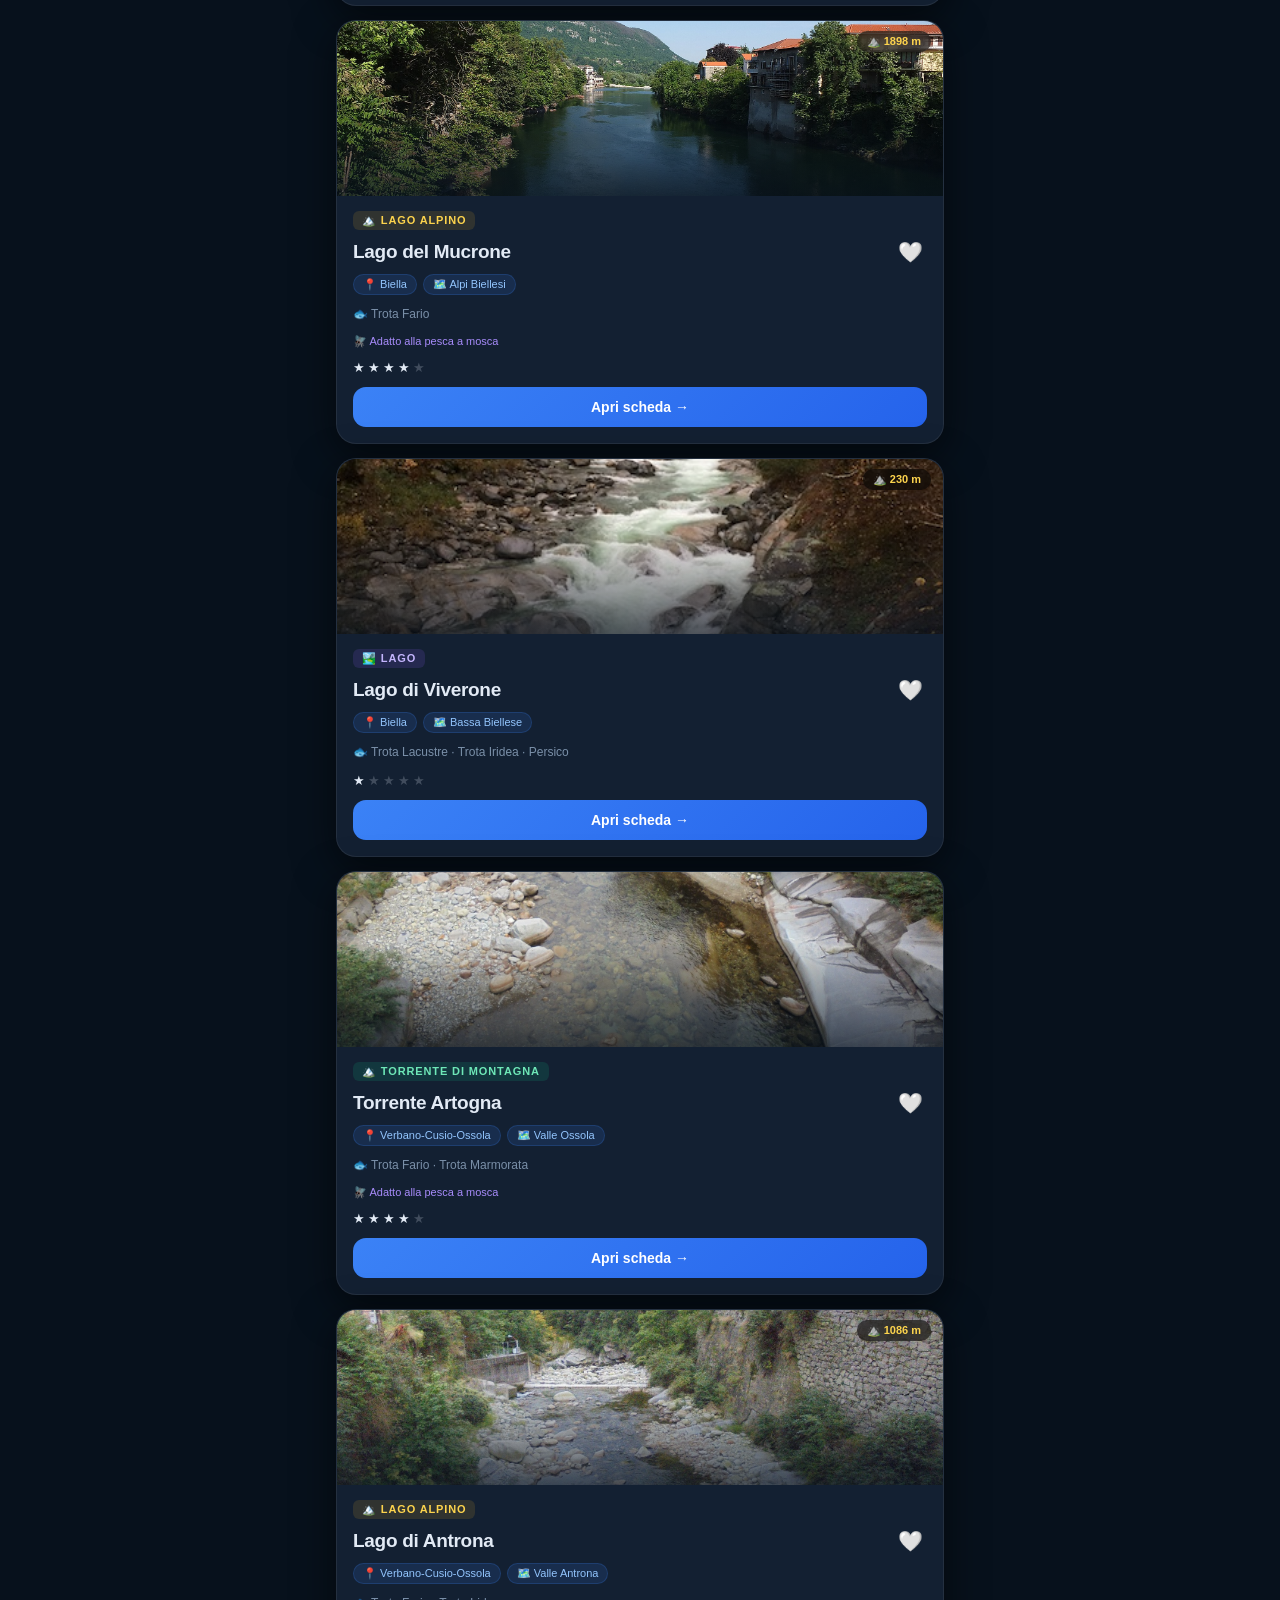
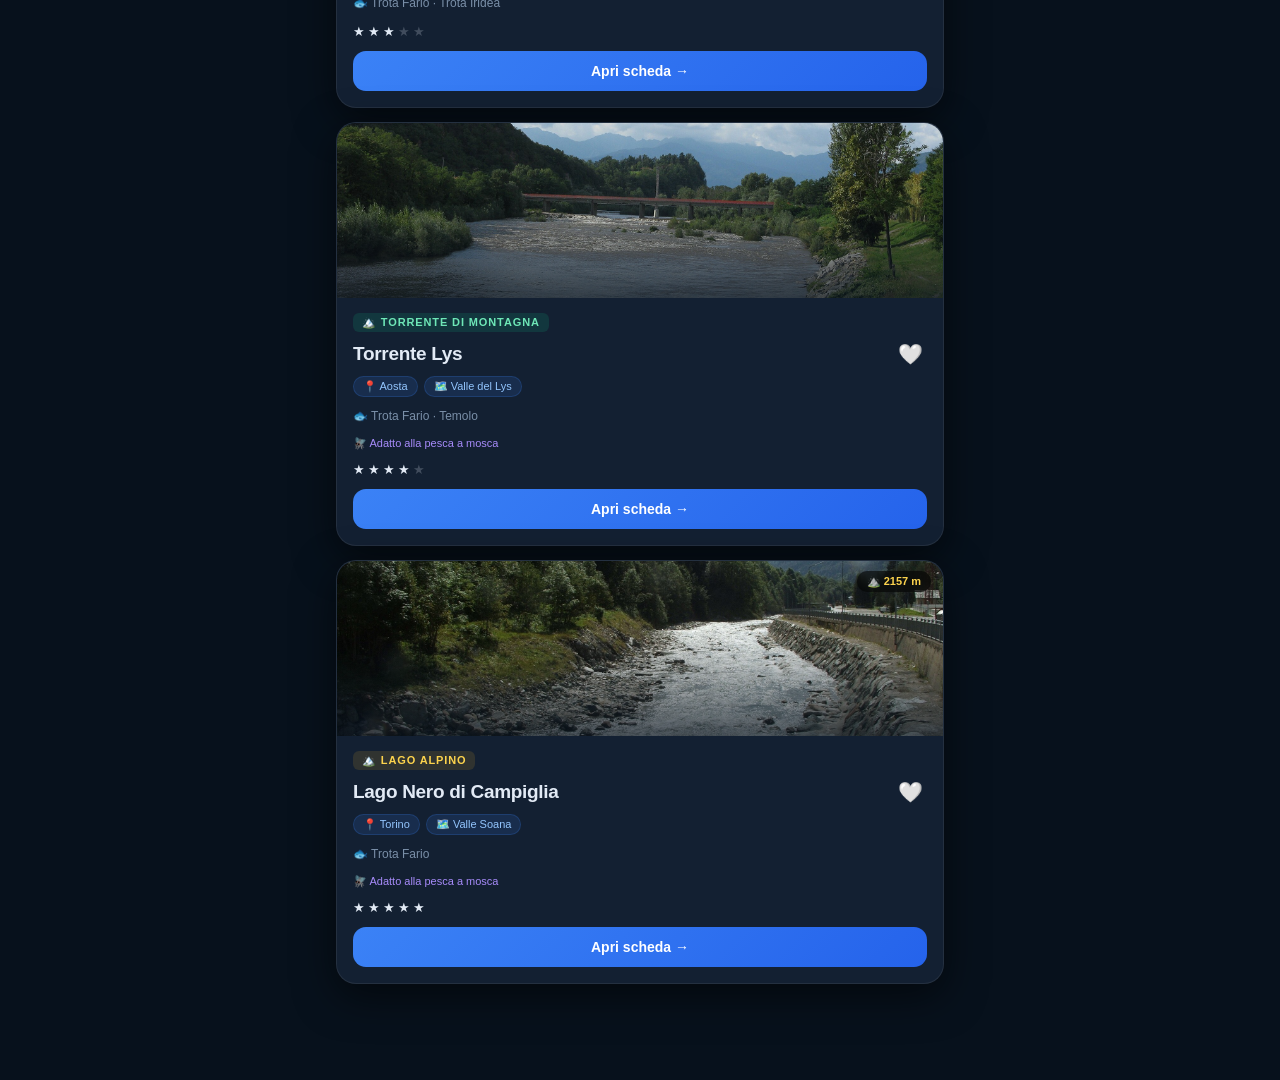
==== commit ccb3e461: "Refactor app logic and update database schema with UI improvements Replit-Commit-Author: Agent" ====
--- a/index.html
+++ b/index.html
@@ -9,7 +9,7 @@
 </head>
 <body>
 
-<header>
+<header class="top-header">
   <div class="header-inner">
     <div class="logo">
       <span class="logo-icon">🎣</span>
@@ -17,25 +17,44 @@
         <h1>TroutAtlas</h1>
         <p>Trova il torrente perfetto</p>
       </div>
+      <span class="header-offline">📵 Offline</span>
     </div>
     <div class="search-wrap">
       <span class="search-icon">🔍</span>
-      <input id="search" type="text" placeholder="Cerca un torrente...">
+      <input id="search" type="text" placeholder="Cerca torrente, zona…">
     </div>
   </div>
 </header>
 
-<!-- Tab bar -->
-<nav class="tab-bar">
-  <button class="tab active" data-tab="all">🎣 Tutti</button>
-  <button class="tab" data-tab="fav">❤️ Preferiti</button>
-  <a class="tab tab-link" href="mappa.html">🗺️ La tua mappa</a>
-</nav>
+<div style="max-width:640px;margin:0 auto">
+  <div class="tab-bar">
+    <button class="tab active" data-tab="all">🎣 Tutti</button>
+    <button class="tab" data-tab="fav">❤️ Preferiti</button>
+    <button class="tab" data-tab="lago">🏔️ Laghi</button>
+    <button class="tab" data-tab="fly">🪰 A mosca</button>
+  </div>
+</div>
 
 <main>
   <div id="river-list"></div>
 </main>
 
+<nav class="bottom-nav">
+  <a class="bnav-item active" href="index.html"><span class="bnav-icon">🎣</span>Torrenti</a>
+  <a class="bnav-item" href="trote.html"><span class="bnav-icon">🐟</span>Trote</a>
+  <a class="bnav-item" href="knots.html"><span class="bnav-icon">🪰</span>Nodi & Mosche</a>
+  <a class="bnav-item" href="negozi.html"><span class="bnav-icon">🏪</span>Negozi</a>
+  <a class="bnav-item" href="mappa.html"><span class="bnav-icon">🗺️</span>La tua mappa</a>
+</nav>
+
 <script src="app.js"></script>
+<script>
+  if ('serviceWorker' in navigator) {
+    navigator.serviceWorker.register('/sw.js');
+  }
+  window.addEventListener('online',  () => document.body.classList.remove('offline'));
+  window.addEventListener('offline', () => document.body.classList.add('offline'));
+  if (!navigator.onLine) document.body.classList.add('offline');
+</script>
 </body>
 </html>
--- a/style.css
+++ b/style.css
@@ -2,16 +2,21 @@
 *, *::before, *::after { box-sizing: border-box; margin: 0; padding: 0; }
 
 :root {
-  --bg:        #0b131e;
-  --surface:   #111c29;
-  --card:      #16243a;
+  --bg:        #07111c;
+  --surface:   #0e1c2c;
+  --card:      #132032;
+  --card2:     #1a2d45;
   --border:    rgba(255,255,255,.07);
   --accent:    #3b82f6;
-  --accent2:   #1d4ed8;
-  --text:      #e8edf5;
-  --muted:     #8a9ab5;
+  --accent-g:  linear-gradient(135deg,#3b82f6,#2563eb);
+  --green:     #16a34a;
+  --amber:     #d97706;
+  --red:       #dc2626;
+  --text:      #e2eaf5;
+  --muted:     #7a8fa8;
   --radius:    20px;
-  --shadow:    0 8px 32px rgba(0,0,0,.45);
+  --shadow:    0 12px 40px rgba(0,0,0,.55);
+  --shadow-sm: 0 4px 16px rgba(0,0,0,.35);
 }
 
 html { scroll-behavior: smooth; }
@@ -22,69 +27,51 @@
   color: var(--text);
   min-height: 100vh;
   -webkit-font-smoothing: antialiased;
-}
-
-/* ── Header ───────────────────────────────────────────────── */
-header, .river-header {
-  background: linear-gradient(160deg, #0f2340 0%, #0b131e 100%);
+  padding-bottom: 72px; /* space for bottom nav */
+}
+
+body.no-bottom-pad { padding-bottom: 0; }
+
+/* ── Top header ───────────────────────────────────────────── */
+.top-header {
+  background: linear-gradient(170deg, #0c2040 0%, #07111c 100%);
   border-bottom: 1px solid var(--border);
-}
-
-header { padding: 28px 20px 20px; }
-
-.header-inner {
-  max-width: 600px;
-  margin: 0 auto;
-}
+  padding: 24px 20px 18px;
+  position: sticky;
+  top: 0;
+  z-index: 100;
+  backdrop-filter: blur(12px);
+}
+
+.header-inner { max-width: 640px; margin: 0 auto; }
 
 .logo { display: flex; align-items: center; gap: 12px; }
-.logo-icon { font-size: 32px; line-height: 1; }
-.logo-text h1 { font-size: 26px; font-weight: 700; letter-spacing: -.5px; line-height: 1; }
-.logo-text p  { font-size: 13px; color: var(--muted); margin-top: 3px; }
-
-/* ── Tab bar ──────────────────────────────────────────────── */
-.tab-bar {
-  display: flex;
-  background: var(--surface);
-  border-bottom: 1px solid var(--border);
-  padding: 0 12px;
-  gap: 4px;
-}
-
-.tab {
-  flex: 1;
-  padding: 12px 4px;
-  background: none;
-  border: none;
-  color: var(--muted);
-  font-size: 14px;
-  font-weight: 500;
-  cursor: pointer;
-  border-bottom: 2px solid transparent;
-  transition: color .2s, border-color .2s;
-  text-decoration: none;
-  text-align: center;
-  display: flex;
+.logo-icon { font-size: 30px; line-height: 1; }
+.logo-text h1 { font-size: 24px; font-weight: 800; letter-spacing: -.6px; line-height: 1; }
+.logo-text p  { font-size: 12px; color: var(--muted); margin-top: 3px; letter-spacing: .02em; }
+
+.header-offline {
+  display: none;
   align-items: center;
-  justify-content: center;
-}
-
-.tab.active, .tab:hover { color: var(--text); border-bottom-color: var(--accent); }
+  gap: 6px;
+  font-size: 11px;
+  color: #fbbf24;
+  background: rgba(251,191,36,.12);
+  border: 1px solid rgba(251,191,36,.25);
+  border-radius: 20px;
+  padding: 3px 10px;
+  margin-left: auto;
+}
+body.offline .header-offline { display: flex; }
 
 /* ── Search ───────────────────────────────────────────────── */
 .search-wrap {
-  max-width: 600px;
-  margin: 20px auto 0;
+  max-width: 640px; margin: 14px auto 0;
   position: relative;
 }
-
-.search-icon {
-  position: absolute; left: 16px; top: 50%;
-  transform: translateY(-50%); font-size: 16px; pointer-events: none;
-}
-
+.search-icon { position: absolute; left: 15px; top: 50%; transform: translateY(-50%); font-size: 15px; pointer-events: none; }
 #search {
-  width: 100%; padding: 14px 16px 14px 44px;
+  width: 100%; padding: 12px 16px 12px 42px;
   background: var(--card); border: 1px solid var(--border);
   border-radius: 14px; color: var(--text); font-size: 15px;
   outline: none; transition: border-color .2s;
@@ -92,271 +79,283 @@
 #search::placeholder { color: var(--muted); }
 #search:focus { border-color: var(--accent); }
 
-/* ── Main list ────────────────────────────────────────────── */
-main {
-  max-width: 600px; margin: 0 auto;
-  padding: 20px 16px 40px;
-}
-
-#river-list { display: flex; flex-direction: column; gap: 16px; }
-
-/* ── River card (index) ───────────────────────────────────── */
+/* ── Tab pill bar (river list) ────────────────────────────── */
+.tab-bar {
+  display: flex; gap: 8px;
+  padding: 14px 20px 0;
+  max-width: 640px; margin: 0 auto;
+}
+.tab {
+  padding: 7px 18px; border-radius: 20px; border: 1px solid var(--border);
+  background: var(--card); color: var(--muted);
+  font-size: 13px; font-weight: 600; cursor: pointer;
+  transition: all .18s; white-space: nowrap; text-decoration: none;
+  display: inline-flex; align-items: center; gap: 5px;
+}
+.tab.active, .tab:hover { background: var(--accent); border-color: var(--accent); color: #fff; }
+
+/* ── Bottom navigation ────────────────────────────────────── */
+.bottom-nav {
+  position: fixed; bottom: 0; left: 0; right: 0; z-index: 200;
+  background: rgba(10,18,30,.96);
+  border-top: 1px solid var(--border);
+  backdrop-filter: blur(16px);
+  display: flex;
+  padding: env(safe-area-inset-bottom, 0) 0 0;
+}
+.bnav-item {
+  flex: 1; display: flex; flex-direction: column; align-items: center;
+  gap: 3px; padding: 9px 4px 10px;
+  text-decoration: none; color: var(--muted);
+  font-size: 10px; font-weight: 600; letter-spacing: .02em;
+  transition: color .15s;
+  border: none; background: none; cursor: pointer;
+}
+.bnav-icon { font-size: 22px; line-height: 1; }
+.bnav-item.active, .bnav-item:hover { color: var(--accent); }
+
+/* ── Page title row (secondary pages) ────────────────────── */
+.page-header {
+  background: linear-gradient(170deg, #0c2040 0%, #07111c 100%);
+  border-bottom: 1px solid var(--border);
+  padding: 16px 20px;
+}
+.page-header-inner { max-width: 640px; margin: 0 auto; }
+.back-btn {
+  display: inline-flex; align-items: center; gap: 6px;
+  color: var(--accent); text-decoration: none;
+  font-size: 13px; font-weight: 600; margin-bottom: 10px;
+}
+.page-header h1 { font-size: 22px; font-weight: 800; letter-spacing: -.4px; }
+.page-header p  { font-size: 13px; color: var(--muted); margin-top: 3px; }
+
+/* ── Main ─────────────────────────────────────────────────── */
+main, .page-main {
+  max-width: 640px; margin: 0 auto;
+  padding: 18px 16px 24px;
+}
+#river-list { display: flex; flex-direction: column; gap: 14px; }
+
+/* ── Water type badge ─────────────────────────────────────── */
+.wtype {
+  font-size: 11px; font-weight: 700; text-transform: uppercase;
+  letter-spacing: .08em; padding: 3px 9px; border-radius: 6px;
+  display: inline-block; margin-bottom: 8px;
+}
+.wtype-fiume    { background: rgba(59,130,246,.18); color: #93c5fd; }
+.wtype-torrente { background: rgba(16,185,129,.15); color: #6ee7b7; }
+.wtype-torrente-di-montagna { background: rgba(16,185,129,.15); color: #6ee7b7; }
+.wtype-lago     { background: rgba(139,92,246,.15); color: #c4b5fd; }
+.wtype-lago-alpino { background: rgba(251,191,36,.12); color: #fcd34d; }
+
+/* ── River card ───────────────────────────────────────────── */
 .river-card {
   background: var(--card); border-radius: var(--radius);
-  border: 1px solid var(--border); box-shadow: var(--shadow); overflow: hidden;
-}
-
-.card-thumb { width: 100%; height: 180px; object-fit: cover; display: block; }
+  border: 1px solid var(--border); box-shadow: var(--shadow);
+  overflow: hidden;
+}
+.card-img-wrap { position: relative; }
+.card-thumb { width: 100%; height: 175px; object-fit: cover; display: block; }
+.card-gradient {
+  position: absolute; inset: 0;
+  background: linear-gradient(to bottom, transparent 40%, rgba(7,17,28,.7) 100%);
+}
+.card-altitude {
+  position: absolute; top: 10px; right: 12px;
+  background: rgba(0,0,0,.55); backdrop-filter: blur(6px);
+  border-radius: 10px; padding: 4px 10px;
+  font-size: 11px; font-weight: 700; color: #fcd34d;
+}
 .card-thumb-placeholder {
-  width: 100%; height: 180px;
+  width: 100%; height: 175px;
   background: linear-gradient(135deg, #1a2d47, #0f1e30);
   display: flex; align-items: center; justify-content: center; font-size: 40px;
 }
-
-.card-body { padding: 16px 18px 18px; }
-
-.card-title-row {
-  display: flex; align-items: center; justify-content: space-between;
-  margin-bottom: 6px;
-}
-
-.card-body h2 { font-size: 20px; font-weight: 700; }
-
-.fav-btn {
-  background: none; border: none; font-size: 22px;
-  cursor: pointer; line-height: 1; padding: 4px; flex-shrink: 0;
-  transition: transform .15s;
-}
-.fav-btn:active { transform: scale(1.3); }
-
-.card-meta { display: flex; flex-wrap: wrap; gap: 8px; margin-bottom: 12px; }
-
+.card-body { padding: 14px 16px 16px; }
+.card-title-row { display: flex; align-items: center; justify-content: space-between; margin-bottom: 8px; }
+.card-body h2 { font-size: 19px; font-weight: 800; letter-spacing: -.3px; }
+.fav-btn { background: none; border: none; font-size: 20px; cursor: pointer; line-height: 1; padding: 4px; flex-shrink: 0; transition: transform .15s; }
+.fav-btn:active { transform: scale(1.35); }
+.card-meta { display: flex; flex-wrap: wrap; gap: 6px; margin-bottom: 10px; }
 .chip {
-  font-size: 12px; padding: 4px 10px; border-radius: 20px;
-  background: rgba(59,130,246,.15); color: #93c5fd;
-  border: 1px solid rgba(59,130,246,.25);
-}
-.chip.green {
-  background: rgba(34,197,94,.12); color: #86efac;
-  border-color: rgba(34,197,94,.2);
-}
-
-.card-species { font-size: 13px; color: var(--muted); margin-bottom: 14px; }
-
-.difficulty { display: flex; gap: 4px; margin-bottom: 14px; }
-.star { font-size: 14px; opacity: .25; }
+  font-size: 11px; padding: 3px 9px; border-radius: 16px;
+  background: rgba(59,130,246,.14); color: #93c5fd;
+  border: 1px solid rgba(59,130,246,.2); font-weight: 500;
+}
+.chip.green { background: rgba(34,197,94,.1); color: #86efac; border-color: rgba(34,197,94,.18); }
+.chip.amber { background: rgba(251,191,36,.1); color: #fcd34d; border-color: rgba(251,191,36,.2); }
+.chip.red   { background: rgba(220,38,38,.12); color: #fca5a5; border-color: rgba(220,38,38,.2); }
+.card-species { font-size: 12px; color: var(--muted); margin-bottom: 12px; line-height: 1.5; }
+.difficulty { display: flex; gap: 3px; margin-bottom: 12px; }
+.star { font-size: 13px; opacity: .22; }
 .star.on { opacity: 1; }
+.fly-badge { font-size: 11px; color: #a78bfa; margin-bottom: 12px; }
 
 /* ── Buttons ──────────────────────────────────────────────── */
 .btn {
-  display: block; width: 100%; padding: 13px; border: none;
-  border-radius: 13px; font-size: 15px; font-weight: 600;
+  display: block; width: 100%; padding: 12px;
+  border: none; border-radius: 13px; font-size: 14px; font-weight: 700;
   cursor: pointer; transition: opacity .15s, transform .1s;
   text-align: center; text-decoration: none; font-family: inherit;
 }
 .btn:active { transform: scale(.97); opacity: .85; }
-.btn-primary { background: var(--accent); color: #fff; }
-.btn-maps {
-  background: linear-gradient(135deg, #16a34a, #15803d); color: #fff;
-  margin-top: 10px; display: flex; align-items: center;
-  justify-content: center; gap: 8px;
-}
-.btn-regs {
-  background: linear-gradient(135deg, #92400e, #78350f); color: #fef3c7;
-  margin-top: 10px;
-}
+.btn-primary { background: var(--accent-g); color: #fff; }
+.btn-maps    { background: linear-gradient(135deg,#16a34a,#15803d); color: #fff; margin-top: 10px; display: flex; align-items: center; justify-content: center; gap: 8px; }
+.btn-regs    { background: linear-gradient(135deg,#92400e,#78350f); color: #fef3c7; margin-top: 10px; }
+.btn-outline { background: transparent; border: 1px solid var(--border); color: var(--text); }
+.btn-danger  { background: linear-gradient(135deg,#7f1d1d,#991b1b); color: #fecaca; margin-top: 10px; }
 
 /* ── Empty state ──────────────────────────────────────────── */
 .empty-state { text-align: center; padding: 60px 20px; color: var(--muted); }
 .empty-state .icon { font-size: 48px; margin-bottom: 12px; }
-
-/* ══════════════════════════════════════════════════════════
-   River detail page
-══════════════════════════════════════════════════════════ */
-.back-btn {
-  display: inline-flex; align-items: center; gap: 6px;
-  padding: 12px 16px; color: var(--accent); text-decoration: none;
-  font-size: 14px; font-weight: 500;
-}
-
-.river-title { padding: 0 18px 18px; }
-.river-title-row { display: flex; align-items: center; justify-content: space-between; }
-.river-title h1 { font-size: 28px; font-weight: 800; letter-spacing: -.5px; }
-.river-title .location { color: var(--muted); font-size: 13px; margin-top: 4px; }
-
-.fav-btn-detail {
-  background: none; border: none; font-size: 28px; cursor: pointer;
-  padding: 4px; line-height: 1; flex-shrink: 0; transition: transform .15s;
-}
-.fav-btn-detail:active { transform: scale(1.25); }
+.empty-state p { line-height: 1.6; }
+
+/* ══════════════════════════════════════════════════════════
+   River detail
+══════════════════════════════════════════════════════════ */
+.river-header {
+  background: linear-gradient(170deg, #0c2040 0%, #07111c 100%);
+  border-bottom: 1px solid var(--border);
+}
+.river-title { padding: 0 18px 16px; }
+.river-title-row { display: flex; align-items: center; justify-content: space-between; margin-bottom: 4px; }
+.river-title h1 { font-size: 26px; font-weight: 800; letter-spacing: -.5px; }
+.river-title .location { color: var(--muted); font-size: 12px; margin-top: 3px; }
+.fav-btn-detail { background: none; border: none; font-size: 26px; cursor: pointer; padding: 4px; line-height: 1; flex-shrink: 0; transition: transform .15s; }
+.fav-btn-detail:active { transform: scale(1.2); }
 
 /* ── Gallery ──────────────────────────────────────────────── */
 .gallery-wrap { position: relative; background: #000; overflow: hidden; touch-action: pan-y; }
-.gallery-track { display: flex; transition: transform .35s cubic-bezier(.4,0,.2,1); }
-.gallery-slide { flex: 0 0 100%; height: 280px; object-fit: cover; display: block; user-select: none; -webkit-user-drag: none; }
-.gallery-placeholder {
-  flex: 0 0 100%; height: 280px;
-  background: linear-gradient(135deg, #1a2d47, #0f1e30);
-  display: flex; align-items: center; justify-content: center; font-size: 60px;
-}
-
-.gallery-prev, .gallery-next {
-  position: absolute; top: 50%; transform: translateY(-50%);
-  background: rgba(0,0,0,.5); border: none; color: #fff;
-  font-size: 20px; width: 40px; height: 40px; border-radius: 50%;
-  cursor: pointer; display: flex; align-items: center; justify-content: center;
-  backdrop-filter: blur(6px); z-index: 2;
-}
-.gallery-prev { left: 12px; }
-.gallery-next { right: 12px; }
-.gallery-prev:active, .gallery-next:active { background: rgba(0,0,0,.75); }
-
-.gallery-dots {
-  position: absolute; bottom: 10px; left: 0; right: 0;
-  display: flex; justify-content: center; gap: 6px; z-index: 2;
-}
-.dot { width: 7px; height: 7px; border-radius: 50%; background: rgba(255,255,255,.4); transition: background .2s, transform .2s; }
-.dot.active { background: #fff; transform: scale(1.25); }
-
-/* ── Detail content ───────────────────────────────────────── */
-.detail-main { max-width: 600px; margin: 0 auto; padding: 20px 16px 60px; }
-
-.detail-section {
-  background: var(--card); border: 1px solid var(--border);
-  border-radius: var(--radius); padding: 18px; margin-bottom: 14px;
-}
-.detail-section h2 {
-  font-size: 13px; text-transform: uppercase; letter-spacing: .08em;
-  color: var(--muted); margin-bottom: 10px;
-}
-.detail-section p, .detail-section .value { font-size: 16px; font-weight: 500; line-height: 1.5; }
-.lures-list { display: flex; flex-wrap: wrap; gap: 8px; margin-top: 2px; }
-
-/* ── Map ──────────────────────────────────────────────────── */
-#map {
-  height: 220px; border-radius: 16px; overflow: hidden;
-  margin-bottom: 12px; border: 1px solid var(--border);
-}
-
-/* ══════════════════════════════════════════════════════════
-   Modal
+.gallery-track { display: flex; transition: transform .38s cubic-bezier(.4,0,.2,1); will-change: transform; }
+.gallery-slide { flex: 0 0 100%; height: 290px; object-fit: cover; display: block; user-select: none; -webkit-user-drag: none; }
+.gallery-placeholder { flex: 0 0 100%; height: 290px; background: linear-gradient(135deg,#1a2d47,#0f1e30); display: flex; align-items: center; justify-content: center; font-size: 60px; }
+.gallery-prev,.gallery-next { position: absolute; top: 50%; transform: translateY(-50%); background: rgba(0,0,0,.48); border: none; color: #fff; font-size: 22px; width: 42px; height: 42px; border-radius: 50%; cursor: pointer; display: flex; align-items: center; justify-content: center; backdrop-filter: blur(8px); z-index: 2; transition: background .2s; }
+.gallery-prev { left: 12px; } .gallery-next { right: 12px; }
+.gallery-prev:active,.gallery-next:active { background: rgba(0,0,0,.8); }
+.gallery-dots { position: absolute; bottom: 10px; left: 0; right: 0; display: flex; justify-content: center; gap: 6px; z-index: 2; }
+.dot { width: 6px; height: 6px; border-radius: 50%; background: rgba(255,255,255,.38); transition: all .2s; }
+.dot.active { background: #fff; transform: scale(1.3); }
+
+/* ── Detail sections ──────────────────────────────────────── */
+.detail-main { max-width: 640px; margin: 0 auto; padding: 18px 16px 24px; }
+.detail-section { background: var(--card); border: 1px solid var(--border); border-radius: 18px; padding: 16px 18px; margin-bottom: 12px; }
+.detail-section h2 { font-size: 11px; text-transform: uppercase; letter-spacing: .09em; color: var(--muted); margin-bottom: 10px; font-weight: 700; }
+.detail-section p  { font-size: 15px; font-weight: 500; line-height: 1.5; }
+.lures-list { display: flex; flex-wrap: wrap; gap: 7px; margin-top: 2px; }
+#map { height: 210px; border-radius: 14px; overflow: hidden; margin-bottom: 12px; border: 1px solid var(--border); }
+
+/* ══════════════════════════════════════════════════════════
+   Modal (shared)
 ══════════════════════════════════════════════════════════ */
 .modal-overlay {
   display: none; position: fixed; inset: 0;
-  background: rgba(0,0,0,.7); z-index: 1000;
+  background: rgba(0,0,0,.72); z-index: 1000;
   align-items: flex-end; justify-content: center;
-  backdrop-filter: blur(4px);
+  backdrop-filter: blur(5px);
 }
 .modal-overlay.open { display: flex; }
-
 .modal {
-  background: #16243a; border-radius: 24px 24px 0 0;
-  width: 100%; max-width: 600px; max-height: 85vh;
+  background: var(--card2); border-radius: 24px 24px 0 0;
+  width: 100%; max-width: 640px; max-height: 88vh;
   display: flex; flex-direction: column;
-  animation: slideUp .3s cubic-bezier(.4,0,.2,1);
-}
-.modal-tall { max-height: 92vh; }
-
-@keyframes slideUp {
-  from { transform: translateY(100%); }
-  to   { transform: translateY(0); }
-}
-
-.modal-header {
-  display: flex; align-items: center; justify-content: space-between;
-  padding: 20px 20px 16px; border-bottom: 1px solid var(--border); flex-shrink: 0;
-}
-.modal-header h3 { font-size: 17px; font-weight: 700; }
-.modal-close {
-  background: rgba(255,255,255,.1); border: none; color: var(--text);
-  font-size: 16px; width: 32px; height: 32px; border-radius: 50%;
-  cursor: pointer; display: flex; align-items: center; justify-content: center;
-}
-
-.modal-body { padding: 20px; overflow-y: auto; flex: 1; }
+  animation: slideUp .28s cubic-bezier(.4,0,.2,1);
+  border-top: 1px solid rgba(255,255,255,.1);
+}
+.modal-tall { max-height: 94vh; }
+@keyframes slideUp { from { transform: translateY(100%); } to { transform: translateY(0); } }
+.modal-header { display: flex; align-items: center; justify-content: space-between; padding: 18px 20px 14px; border-bottom: 1px solid var(--border); flex-shrink: 0; }
+.modal-header h3 { font-size: 16px; font-weight: 800; }
+.modal-close { background: rgba(255,255,255,.1); border: none; color: var(--text); font-size: 15px; width: 30px; height: 30px; border-radius: 50%; cursor: pointer; display: flex; align-items: center; justify-content: center; }
+.modal-body { padding: 18px 20px; overflow-y: auto; flex: 1; }
 
 /* Regulations */
-.reg-item { margin-bottom: 18px; }
-.reg-label { display: block; font-size: 12px; text-transform: uppercase; letter-spacing: .07em; color: var(--muted); margin-bottom: 4px; }
-.reg-value { font-size: 15px; font-weight: 500; line-height: 1.5; }
-.reg-rules { padding-left: 18px; margin-top: 6px; }
-.reg-rules li { font-size: 14px; line-height: 1.7; color: var(--text); }
-.reg-disclaimer { margin-top: 20px; padding: 12px; background: rgba(251,191,36,.08); border: 1px solid rgba(251,191,36,.2); border-radius: 10px; font-size: 13px; color: #fcd34d; line-height: 1.5; }
-
-/* ══════════════════════════════════════════════════════════
-   La tua mappa page
-══════════════════════════════════════════════════════════ */
-.mappa-page { display: flex; flex-direction: column; height: 100vh; }
-.mappa-page .river-header { flex-shrink: 0; }
-
+.reg-item { margin-bottom: 16px; }
+.reg-label { display: block; font-size: 11px; text-transform: uppercase; letter-spacing: .08em; color: var(--muted); margin-bottom: 4px; font-weight: 700; }
+.reg-value { font-size: 14px; font-weight: 500; line-height: 1.55; }
+.reg-rules { padding-left: 16px; margin-top: 6px; }
+.reg-rules li { font-size: 13px; line-height: 1.75; }
+.reg-disclaimer { margin-top: 18px; padding: 12px 14px; background: rgba(251,191,36,.07); border: 1px solid rgba(251,191,36,.18); border-radius: 12px; font-size: 12px; color: #fcd34d; line-height: 1.6; }
+
+/* ══════════════════════════════════════════════════════════
+   La tua mappa
+══════════════════════════════════════════════════════════ */
+.mappa-page { display: flex; flex-direction: column; height: 100vh; padding-bottom: 0; }
+.mappa-page .page-header { flex-shrink: 0; }
 #user-map { flex: 1; min-height: 0; }
-
-.fab {
-  position: fixed; bottom: 28px; right: 20px; z-index: 500;
-  width: 58px; height: 58px; border-radius: 50%;
-  background: var(--accent); color: #fff; border: none;
-  font-size: 28px; font-weight: 300; cursor: pointer;
-  box-shadow: 0 6px 24px rgba(59,130,246,.5);
-  display: flex; align-items: center; justify-content: center;
-  transition: transform .15s, box-shadow .15s;
-}
-.fab:active { transform: scale(.93); box-shadow: 0 3px 12px rgba(59,130,246,.4); }
-
-.spot-count {
-  position: fixed; bottom: 34px; left: 20px; z-index: 500;
-  background: rgba(22,36,58,.9); backdrop-filter: blur(8px);
-  border: 1px solid var(--border); border-radius: 20px;
-  padding: 6px 14px; font-size: 13px; color: var(--muted);
-}
-
-.spot-marker {
-  font-size: 28px; line-height: 1;
-  filter: drop-shadow(0 2px 4px rgba(0,0,0,.5));
-}
-
-/* Add spot form */
-.modal-hint {
-  font-size: 13px; color: var(--accent); background: rgba(59,130,246,.1);
-  border: 1px solid rgba(59,130,246,.2); border-radius: 10px;
-  padding: 10px 14px; margin-bottom: 16px; line-height: 1.5;
-}
-
-.form-label { display: block; font-size: 12px; text-transform: uppercase; letter-spacing: .07em; color: var(--muted); margin-bottom: 6px; margin-top: 16px; }
-.form-label:first-of-type { margin-top: 0; }
-
-.form-input {
-  width: 100%; padding: 12px 14px; background: rgba(255,255,255,.06);
-  border: 1px solid var(--border); border-radius: 12px;
-  color: var(--text); font-size: 15px; outline: none;
-  transition: border-color .2s; font-family: inherit;
-}
+.fab { position: fixed; bottom: 84px; right: 18px; z-index: 500; width: 56px; height: 56px; border-radius: 50%; background: var(--accent-g); color: #fff; border: none; font-size: 28px; font-weight: 300; cursor: pointer; box-shadow: 0 6px 24px rgba(59,130,246,.5); display: flex; align-items: center; justify-content: center; transition: transform .15s; }
+.fab:active { transform: scale(.91); }
+.spot-count { position: fixed; bottom: 90px; left: 16px; z-index: 500; background: rgba(10,18,30,.88); backdrop-filter: blur(8px); border: 1px solid var(--border); border-radius: 20px; padding: 5px 13px; font-size: 12px; color: var(--muted); }
+.spot-marker { font-size: 26px; line-height: 1; filter: drop-shadow(0 2px 4px rgba(0,0,0,.5)); }
+.modal-hint { font-size: 13px; color: #93c5fd; background: rgba(59,130,246,.09); border: 1px solid rgba(59,130,246,.18); border-radius: 10px; padding: 10px 13px; margin-bottom: 14px; line-height: 1.5; }
+.form-label { display: block; font-size: 11px; text-transform: uppercase; letter-spacing: .08em; color: var(--muted); margin-bottom: 5px; margin-top: 14px; font-weight: 700; }
+.form-input { width: 100%; padding: 11px 14px; background: rgba(255,255,255,.05); border: 1px solid var(--border); border-radius: 12px; color: var(--text); font-size: 14px; outline: none; transition: border-color .2s; font-family: inherit; }
 .form-input:focus { border-color: var(--accent); }
-.form-textarea { min-height: 80px; resize: vertical; }
+.form-textarea { min-height: 75px; resize: vertical; }
 .form-input::placeholder { color: var(--muted); }
-
-.photo-upload {
-  display: block; width: 100%; min-height: 90px; margin-top: 6px;
-  border: 2px dashed var(--border); border-radius: 14px;
-  display: flex; align-items: center; justify-content: center;
-  flex-direction: column; gap: 8px; cursor: pointer;
-  color: var(--muted); font-size: 14px; padding: 12px;
-  transition: border-color .2s;
-}
+.photo-upload { display: flex; width: 100%; min-height: 82px; margin-top: 6px; border: 2px dashed var(--border); border-radius: 14px; align-items: center; justify-content: center; flex-direction: column; gap: 6px; cursor: pointer; color: var(--muted); font-size: 13px; padding: 12px; transition: border-color .2s; }
 .photo-upload:hover { border-color: var(--accent); }
-
-.photo-preview-img {
-  width: 100%; max-height: 180px; object-fit: cover;
-  border-radius: 10px; display: block;
-}
-
-.coord-display {
-  margin-top: 14px; padding: 10px 14px; border-radius: 10px;
-  background: rgba(255,255,255,.04); border: 1px solid var(--border);
-  font-size: 13px; color: var(--muted);
-}
-.coord-display.coord-set { color: #86efac; border-color: rgba(34,197,94,.3); background: rgba(34,197,94,.07); }
-
-.detail-photo {
-  width: 100%; max-height: 220px; object-fit: cover;
-  border-radius: 14px; margin-bottom: 18px; display: block;
-}
+.photo-preview-img { width: 100%; max-height: 170px; object-fit: cover; border-radius: 10px; display: block; }
+.coord-display { margin-top: 12px; padding: 9px 13px; border-radius: 10px; background: rgba(255,255,255,.03); border: 1px solid var(--border); font-size: 12px; color: var(--muted); }
+.coord-display.coord-set { color: #86efac; border-color: rgba(34,197,94,.25); background: rgba(34,197,94,.06); }
+.detail-photo { width: 100%; max-height: 200px; object-fit: cover; border-radius: 14px; margin-bottom: 16px; display: block; }
+
+/* ══════════════════════════════════════════════════════════
+   Knots & Flies page
+══════════════════════════════════════════════════════════ */
+.section-title { font-size: 13px; text-transform: uppercase; letter-spacing: .1em; color: var(--muted); font-weight: 700; padding: 18px 0 10px; }
+.knot-card { background: var(--card); border: 1px solid var(--border); border-radius: 18px; padding: 18px; margin-bottom: 12px; }
+.knot-header { display: flex; align-items: flex-start; justify-content: space-between; gap: 12px; margin-bottom: 10px; }
+.knot-name { font-size: 17px; font-weight: 800; }
+.knot-it   { font-size: 12px; color: var(--muted); margin-top: 2px; }
+.knot-badge { flex-shrink: 0; font-size: 11px; padding: 4px 10px; border-radius: 20px; font-weight: 700; }
+.knot-use  { font-size: 13px; color: var(--muted); line-height: 1.55; margin-bottom: 12px; }
+.knot-steps { list-style: none; counter-reset: step; }
+.knot-steps li { counter-increment: step; display: flex; gap: 10px; font-size: 13px; line-height: 1.6; padding: 6px 0; border-bottom: 1px solid var(--border); }
+.knot-steps li:last-child { border-bottom: none; }
+.knot-steps li::before { content: counter(step); min-width: 22px; height: 22px; border-radius: 50%; background: var(--accent); color: #fff; font-size: 11px; font-weight: 800; display: flex; align-items: center; justify-content: center; flex-shrink: 0; margin-top: 1px; }
+
+/* Fly card */
+.fly-grid { display: grid; grid-template-columns: repeat(2, 1fr); gap: 12px; }
+.fly-card { background: var(--card); border: 1px solid var(--border); border-radius: 16px; overflow: hidden; }
+.fly-img { width: 100%; height: 130px; object-fit: cover; display: block; background: var(--card2); }
+.fly-img-placeholder { width: 100%; height: 130px; display: flex; align-items: center; justify-content: center; font-size: 40px; background: var(--card2); }
+.fly-body { padding: 12px; }
+.fly-name { font-size: 13px; font-weight: 800; margin-bottom: 4px; }
+.fly-type { font-size: 11px; color: var(--muted); margin-bottom: 6px; }
+.fly-desc { font-size: 11px; color: var(--muted); line-height: 1.5; }
+.fly-season { font-size: 10px; font-weight: 700; text-transform: uppercase; letter-spacing: .06em; margin-top: 6px; }
+
+/* ══════════════════════════════════════════════════════════
+   Negozi page
+══════════════════════════════════════════════════════════ */
+#shops-map { height: 260px; border-radius: 16px; overflow: hidden; border: 1px solid var(--border); margin-bottom: 18px; }
+.shop-card { background: var(--card); border: 1px solid var(--border); border-radius: 16px; padding: 16px; margin-bottom: 12px; display: flex; gap: 14px; align-items: flex-start; }
+.shop-icon { font-size: 28px; flex-shrink: 0; }
+.shop-body h3 { font-size: 15px; font-weight: 800; margin-bottom: 3px; }
+.shop-type { font-size: 11px; color: var(--accent); font-weight: 700; text-transform: uppercase; letter-spacing: .06em; margin-bottom: 5px; }
+.shop-addr { font-size: 12px; color: var(--muted); line-height: 1.5; margin-bottom: 6px; }
+.shop-spec { font-size: 12px; color: var(--muted); line-height: 1.5; margin-bottom: 8px; }
+.shop-btns { display: flex; gap: 8px; }
+.btn-sm { display: inline-flex; align-items: center; gap: 5px; padding: 6px 13px; border-radius: 20px; font-size: 12px; font-weight: 700; border: none; cursor: pointer; text-decoration: none; transition: opacity .15s; }
+.btn-sm-blue  { background: rgba(59,130,246,.18); color: #93c5fd; }
+.btn-sm-green { background: rgba(22,163,74,.15); color: #86efac; }
+
+/* ══════════════════════════════════════════════════════════
+   Trout species guide
+══════════════════════════════════════════════════════════ */
+.trout-card { background: var(--card); border: 1px solid var(--border); border-radius: 18px; overflow: hidden; margin-bottom: 14px; }
+.trout-img { width: 100%; height: 190px; object-fit: cover; display: block; }
+.trout-img-placeholder { width: 100%; height: 190px; display: flex; align-items: center; justify-content: center; font-size: 56px; background: var(--card2); }
+.trout-body { padding: 16px 18px 18px; }
+.trout-title-row { display: flex; align-items: flex-start; justify-content: space-between; gap: 10px; margin-bottom: 4px; }
+.trout-name { font-size: 19px; font-weight: 800; letter-spacing: -.3px; }
+.trout-latin { font-size: 12px; color: var(--muted); font-style: italic; margin-bottom: 10px; }
+.trout-desc { font-size: 13px; color: var(--muted); line-height: 1.65; margin-bottom: 14px; }
+.keep-badge { display: inline-flex; align-items: center; gap: 6px; font-size: 12px; font-weight: 800; padding: 6px 14px; border-radius: 20px; }
+.keep-yes  { background: rgba(22,163,74,.15); color: #86efac; border: 1px solid rgba(22,163,74,.25); }
+.keep-no   { background: rgba(220,38,38,.12); color: #fca5a5; border: 1px solid rgba(220,38,38,.25); }
+.keep-cond { background: rgba(251,191,36,.1); color: #fcd34d; border: 1px solid rgba(251,191,36,.2); }
+.trout-info-grid { display: grid; grid-template-columns: 1fr 1fr; gap: 8px; margin-top: 12px; }
+.trout-info-item { background: var(--card2); border-radius: 12px; padding: 10px 12px; }
+.trout-info-label { font-size: 10px; text-transform: uppercase; letter-spacing: .08em; color: var(--muted); font-weight: 700; margin-bottom: 3px; }
+.trout-info-value { font-size: 13px; font-weight: 600; }
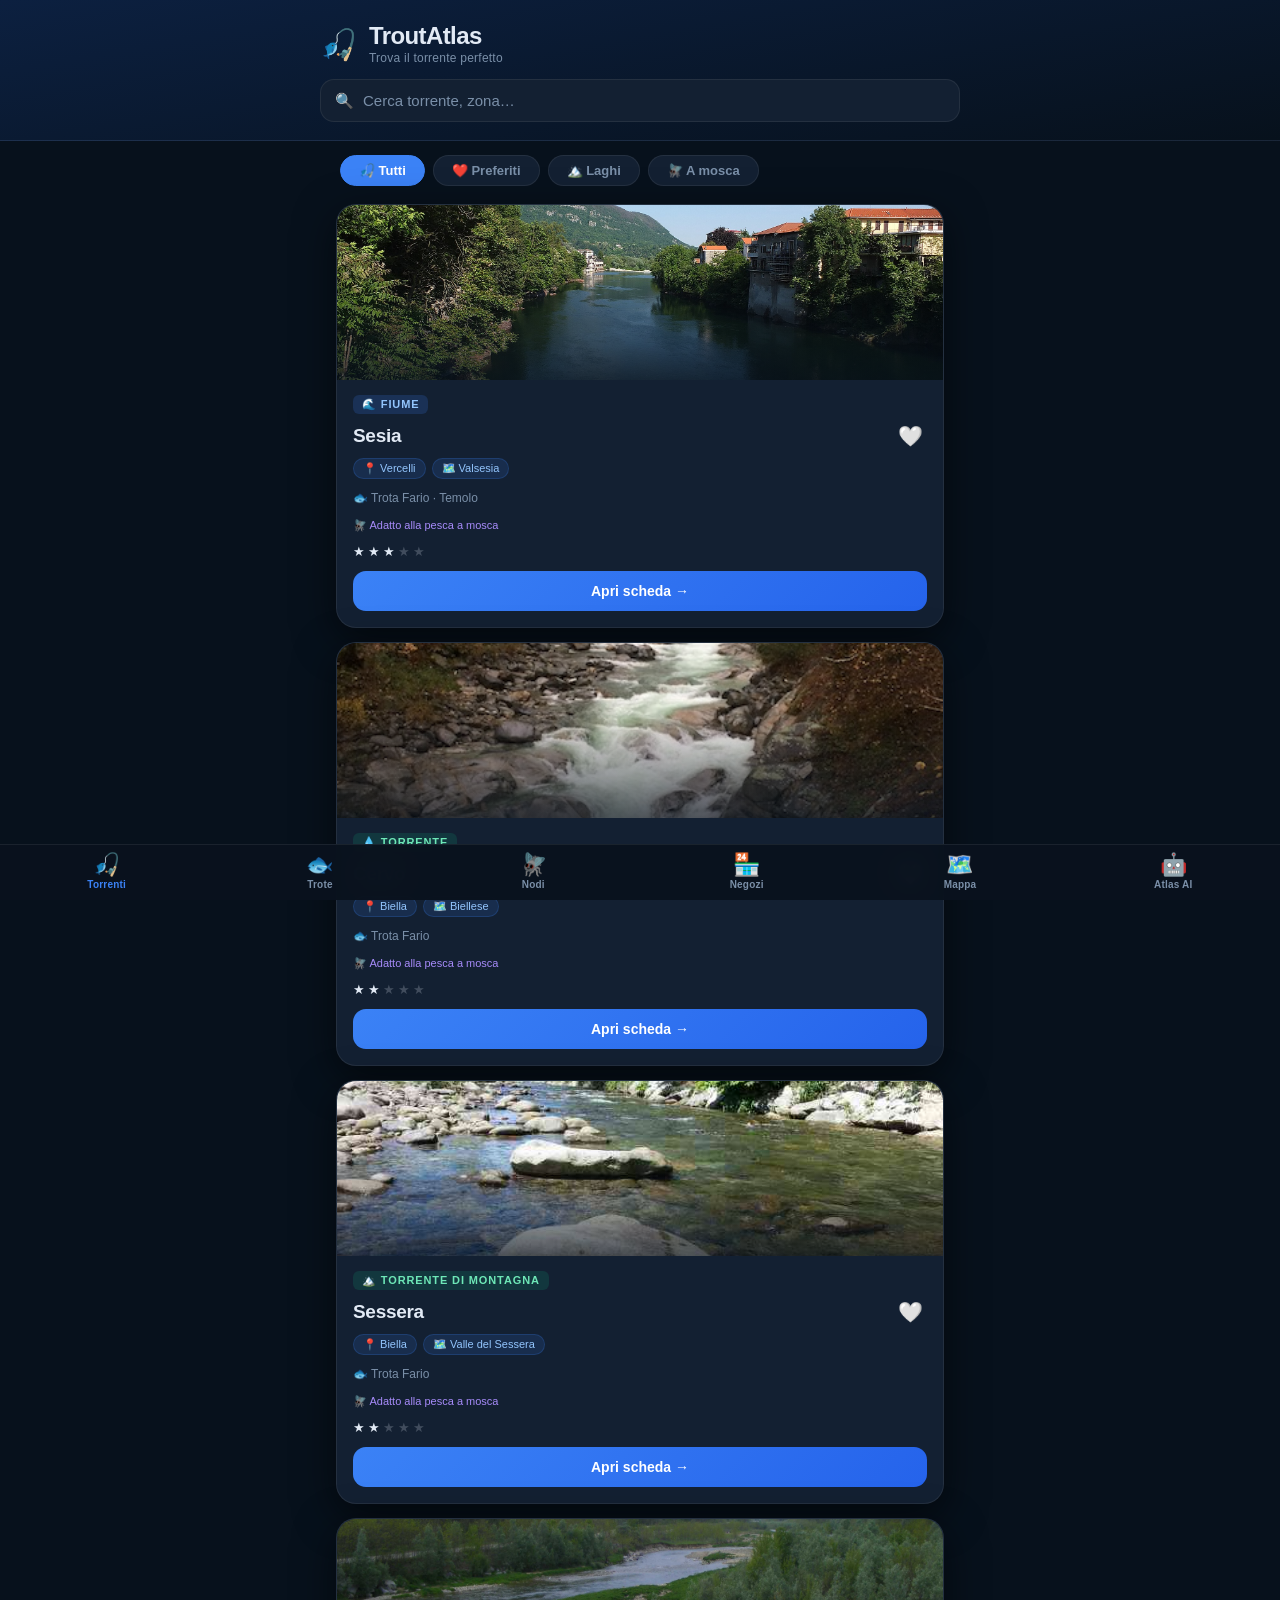
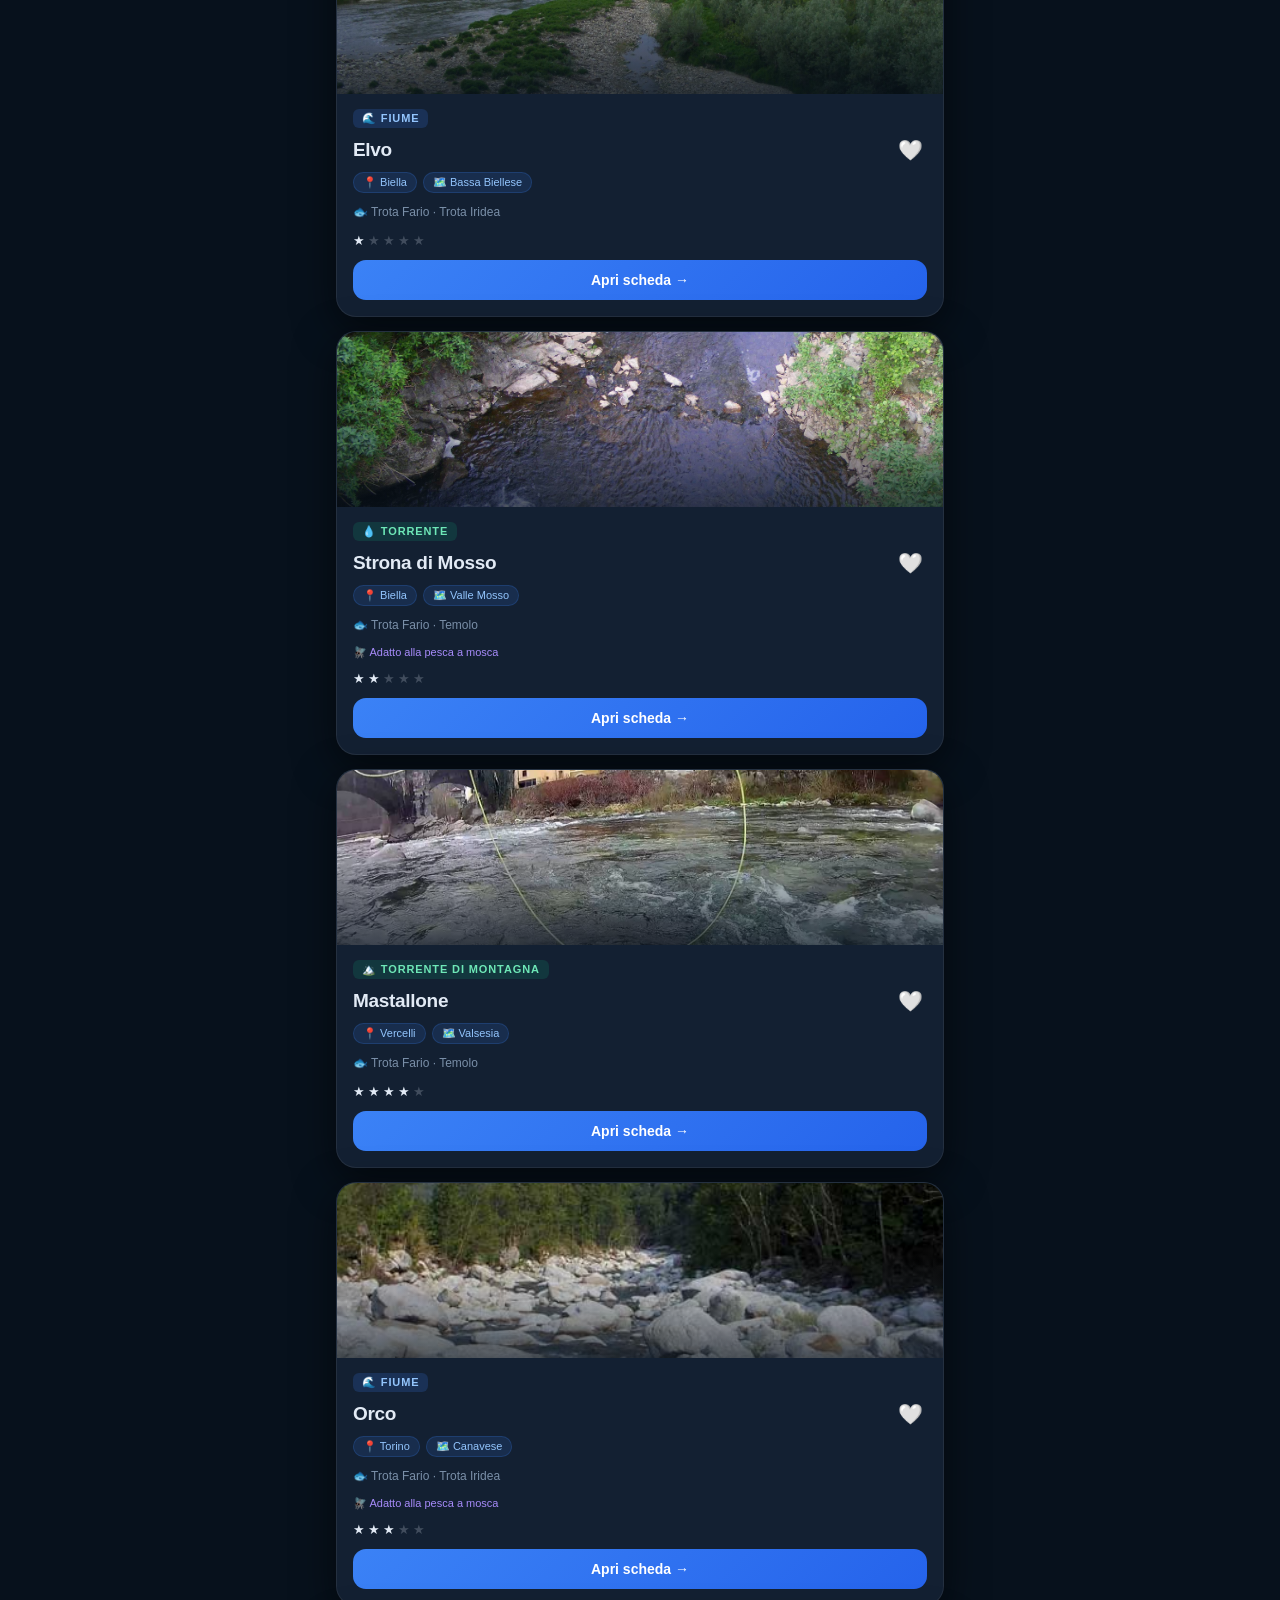
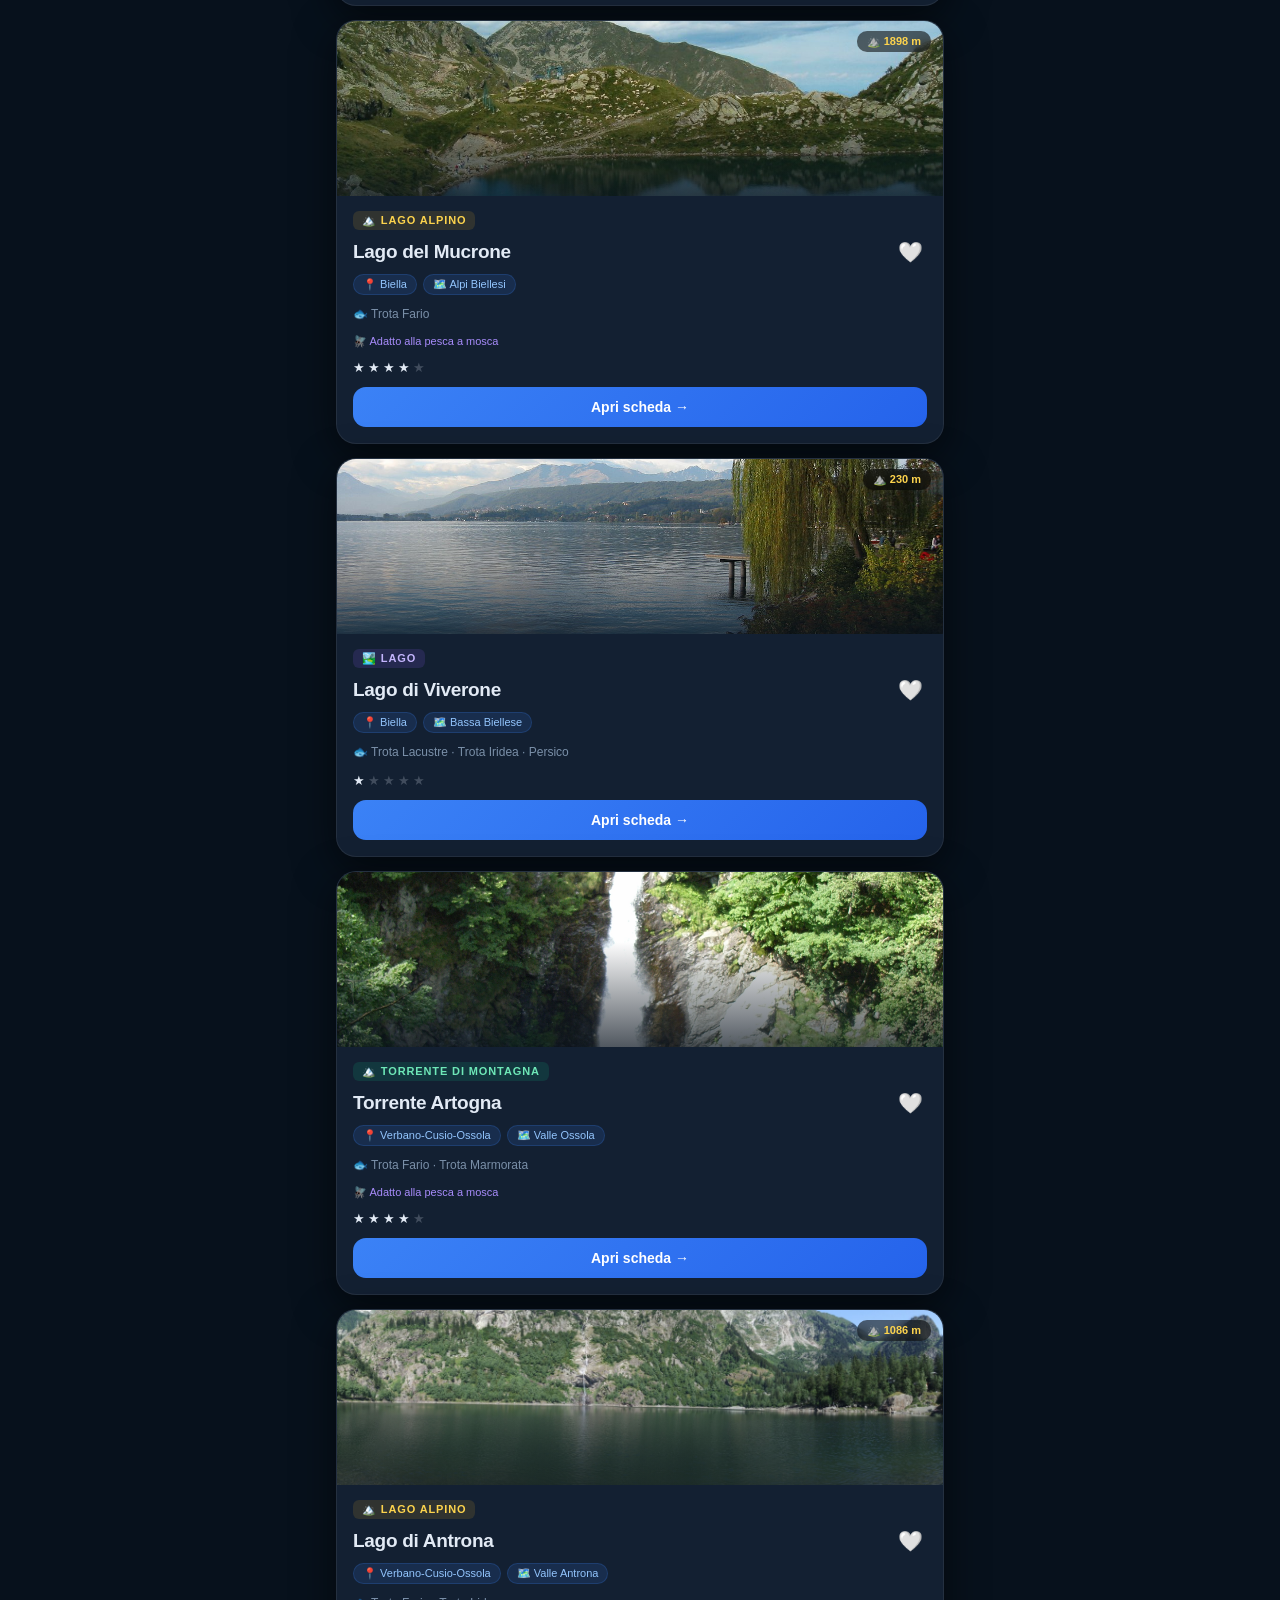
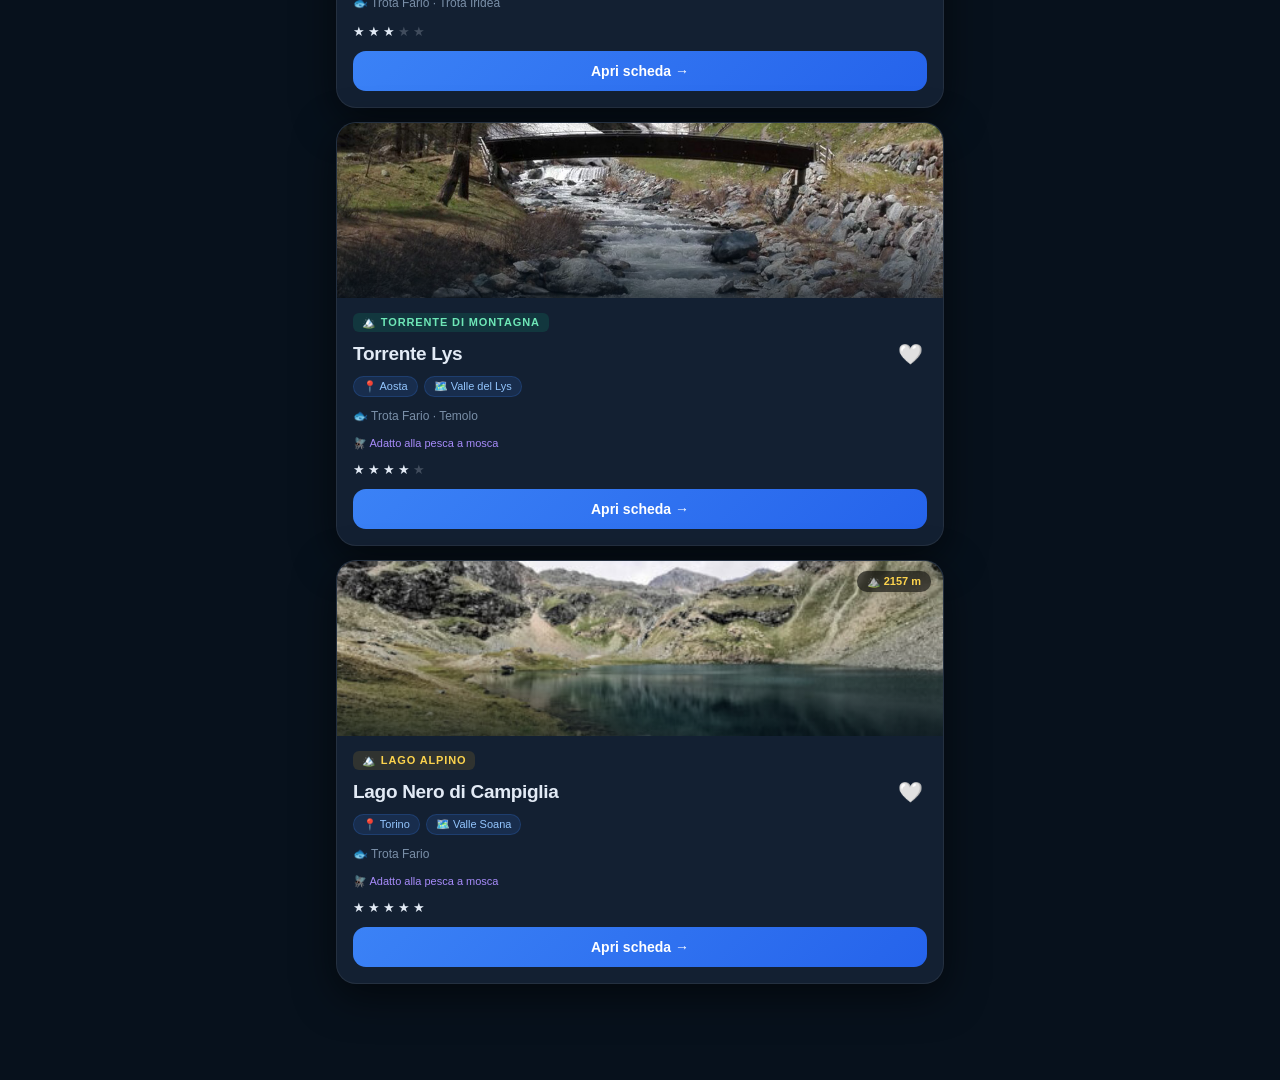
==== commit c70f31ca: "Update HTML pages and add Atlas feature with enhanced styling and service worker improvements Replit" ====
--- a/index.html
+++ b/index.html
@@ -42,9 +42,10 @@
 <nav class="bottom-nav">
   <a class="bnav-item active" href="index.html"><span class="bnav-icon">🎣</span>Torrenti</a>
   <a class="bnav-item" href="trote.html"><span class="bnav-icon">🐟</span>Trote</a>
-  <a class="bnav-item" href="knots.html"><span class="bnav-icon">🪰</span>Nodi & Mosche</a>
+  <a class="bnav-item" href="knots.html"><span class="bnav-icon">🪰</span>Nodi</a>
   <a class="bnav-item" href="negozi.html"><span class="bnav-icon">🏪</span>Negozi</a>
-  <a class="bnav-item" href="mappa.html"><span class="bnav-icon">🗺️</span>La tua mappa</a>
+  <a class="bnav-item" href="mappa.html"><span class="bnav-icon">🗺️</span>Mappa</a>
+  <a class="bnav-item" href="atlas.html"><span class="bnav-icon">🤖</span>Atlas AI</a>
 </nav>
 
 <script src="app.js"></script>
--- a/style.css
+++ b/style.css
@@ -100,15 +100,17 @@
   background: rgba(10,18,30,.96);
   border-top: 1px solid var(--border);
   backdrop-filter: blur(16px);
-  display: flex;
+  display: flex; overflow-x: auto; scrollbar-width: none;
   padding: env(safe-area-inset-bottom, 0) 0 0;
 }
+.bottom-nav::-webkit-scrollbar { display: none; }
 .bnav-item {
-  flex: 1; display: flex; flex-direction: column; align-items: center;
+  flex: 1; min-width: 54px; flex-shrink: 0;
+  display: flex; flex-direction: column; align-items: center;
   gap: 3px; padding: 9px 4px 10px;
   text-decoration: none; color: var(--muted);
   font-size: 10px; font-weight: 600; letter-spacing: .02em;
-  transition: color .15s;
+  white-space: nowrap; transition: color .15s;
   border: none; background: none; cursor: pointer;
 }
 .bnav-icon { font-size: 22px; line-height: 1; }
@@ -359,3 +361,411 @@
 .trout-info-item { background: var(--card2); border-radius: 12px; padding: 10px 12px; }
 .trout-info-label { font-size: 10px; text-transform: uppercase; letter-spacing: .08em; color: var(--muted); font-weight: 700; margin-bottom: 3px; }
 .trout-info-value { font-size: 13px; font-weight: 600; }
+
+
+/* ══════════════════════════════════════════════════════════
+   Fishing Intelligence 3.0
+══════════════════════════════════════════════════════════ */
+#intel-section { max-width: 640px; margin: 0 auto; padding: 0 16px 12px; }
+
+.intel-section-title {
+  font-size: 12px; font-weight: 800; text-transform: uppercase;
+  letter-spacing: .1em; color: var(--accent);
+  padding: 16px 0 10px; display: flex; align-items: center; gap: 8px;
+}
+.intel-powered { font-size: 10px; font-weight: 500; color: var(--muted); text-transform: none; letter-spacing: 0; margin-left: auto; }
+
+/* ── Base card ───────────────────────────────────────── */
+.intel-card {
+  background: var(--card); border: 1px solid var(--border);
+  border-radius: 18px; padding: 16px 18px; margin-bottom: 12px;
+  animation: intel-fadein .3s ease;
+}
+@keyframes intel-fadein { from { opacity:0; transform:translateY(6px); } to { opacity:1; transform:none; } }
+
+.intel-card-header {
+  display: flex; align-items: center; gap: 8px;
+  font-size: 10px; font-weight: 700; text-transform: uppercase;
+  letter-spacing: .09em; color: var(--muted); margin-bottom: 14px;
+}
+.intel-icon { font-size: 15px; line-height: 1; }
+.intel-badge {
+  margin-left: auto; font-size: 10px; font-weight: 700;
+  padding: 2px 8px; border-radius: 10px;
+  background: rgba(59,130,246,.12); color: var(--accent);
+  border: 1px solid rgba(59,130,246,.2); text-decoration: none;
+}
+.intel-ai-badge {
+  margin-left: auto; font-size: 9px; font-weight: 800;
+  padding: 2px 7px; border-radius: 8px; letter-spacing: .04em;
+  background: rgba(167,139,250,.15); color: #c4b5fd;
+  border: 1px solid rgba(167,139,250,.25);
+}
+
+/* ── Shared stat primitives ──────────────────────────── */
+.isl { font-size: 10px; text-transform: uppercase; letter-spacing:.07em; color:var(--muted); font-weight:700; margin-bottom:3px; }
+.isv { font-size: 13px; font-weight: 600; line-height: 1.4; }
+.intel-sub { font-size: 11px; color: var(--muted); }
+.intel-na  { color: var(--muted); font-size: 11px; }
+.c-red   { color: #fca5a5; }
+.c-amber { color: #fcd34d; }
+
+.intel-grid-2 { display: grid; grid-template-columns: 1fr 1fr; gap: 8px; }
+.intel-grid-3 { display: grid; grid-template-columns: 1fr 1fr 1fr; gap: 8px; }
+@media (max-width: 360px) { .intel-grid-3 { grid-template-columns: 1fr 1fr; } }
+.intel-stat { background: var(--card2); border-radius: 11px; padding: 9px 11px; }
+.intel-divider { height: 1px; background: var(--border); margin: 14px 0; }
+
+/* ── §1 AI Fishing Score ─────────────────────────────── */
+.intel-score-card { background: linear-gradient(160deg, #132032 0%, #0e1c2c 100%); }
+.intel-score-main { display: flex; align-items: center; gap: 18px; margin-bottom: 14px; }
+.intel-score-ring-wrap { flex-shrink: 0; }
+.intel-score-svg { width: 110px; height: 110px; }
+.intel-ring-bg   { fill: none; stroke: rgba(255,255,255,.07); stroke-width: 10; }
+.intel-ring-fill { fill: none; stroke-width: 10; stroke-linecap: round; transition: stroke-dasharray .8s ease; }
+.intel-ring-num  { font-size: 26px; font-weight: 800; text-anchor: middle; dominant-baseline: middle; }
+.intel-ring-sub  { font-size: 12px; text-anchor: middle; }
+.intel-score-info { flex: 1; }
+.intel-score-emoji { font-size: 28px; line-height: 1; margin-bottom: 4px; }
+.intel-score-label-big { font-size: 18px; font-weight: 800; letter-spacing: -.3px; line-height: 1.2; margin-bottom: 6px; }
+.intel-score-reliability { font-size: 11px; color: var(--muted); }
+
+.intel-factors { border-radius: 11px; padding: 10px 12px; margin-top: 8px; }
+.intel-factors.green { background: rgba(34,197,94,.07); border: 1px solid rgba(34,197,94,.15); }
+.intel-factors.red   { background: rgba(239,68,68,.07);  border: 1px solid rgba(239,68,68,.15); }
+.intel-factor-title  { font-size: 10px; font-weight: 700; text-transform: uppercase; letter-spacing:.06em; color: var(--muted); margin-bottom: 6px; }
+.intel-factor-item   { font-size: 12px; color: var(--text); line-height: 1.7; }
+
+/* ── §2 Professional Weather ─────────────────────────── */
+.intel-weather-hero { text-align: center; margin-bottom: 14px; }
+.intel-temp-big { font-size: 52px; font-weight: 800; letter-spacing: -2px; line-height: 1; }
+.intel-wmo-row  { font-size: 15px; color: var(--muted); margin-top: 4px; }
+.intel-feels    { font-size: 12px; color: var(--muted); margin-top: 4px; }
+
+.intel-sun-row  { display: flex; gap: 8px; flex-wrap: wrap; }
+.intel-sun-item { flex: 1; min-width: 70px; background: var(--card2); border-radius: 11px; padding: 9px 10px; text-align: center; }
+.intel-sun-icon { font-size: 18px; display: block; margin-bottom: 4px; line-height: 1; }
+
+.intel-update-row { display: flex; justify-content: space-between; font-size: 10px; color: var(--muted); margin-top: 12px; flex-wrap: wrap; gap: 4px; }
+
+/* ── §3 Hydro ────────────────────────────────────────── */
+.intel-notice {
+  font-size: 12px; line-height: 1.65; color: var(--muted);
+  background: rgba(59,130,246,.06); border: 1px solid rgba(59,130,246,.14);
+  border-radius: 11px; padding: 10px 13px;
+}
+.intel-notice strong { color: #93c5fd; }
+.intel-ai-tag {
+  font-size: 9px; font-weight: 800; text-transform: uppercase; letter-spacing: .06em;
+  padding: 1px 6px; border-radius: 6px; margin-left: 5px;
+  background: rgba(167,139,250,.15); color: #c4b5fd;
+  border: 1px solid rgba(167,139,250,.2);
+}
+.intel-na-sources { margin-top: 4px; }
+.intel-na-row { display: flex; justify-content: space-between; align-items: center; padding: 5px 0; border-bottom: 1px solid var(--border); font-size: 12px; }
+.intel-na-row:last-child { border-bottom: none; }
+
+/* ── §4 AI Water Clarity ─────────────────────────────── */
+.intel-clarity-hero { display: flex; align-items: center; gap: 14px; margin-bottom: 12px; flex-wrap: wrap; }
+.intel-clarity-pill {
+  display: inline-flex; align-items: center; gap: 6px;
+  font-size: 14px; font-weight: 800; padding: 8px 18px;
+  border-radius: 20px; border: 1px solid; white-space: nowrap;
+}
+.intel-conf-wrap { flex: 1; min-width: 120px; }
+.intel-conf-bar-wrap { height: 5px; background: rgba(255,255,255,.08); border-radius: 4px; overflow: hidden; margin: 4px 0 3px; }
+.intel-conf-bar { height: 100%; border-radius: 4px; transition: width .6s ease; }
+.intel-conf-pct { font-size: 12px; font-weight: 700; color: var(--muted); }
+.intel-clarity-reason { font-size: 13px; color: var(--text); line-height: 1.6; margin-bottom: 10px; }
+.intel-clarity-meta { border-top: 1px solid var(--border); padding-top: 10px; display: flex; flex-direction: column; gap: 6px; }
+.intel-cm-item { display: flex; justify-content: space-between; align-items: flex-start; gap: 12px; font-size: 12px; }
+.intel-cm-item span:last-child { color: var(--text); text-align: right; max-width: 65%; }
+
+/* ── §5 Stream Status ────────────────────────────────── */
+.intel-status-box {
+  display: flex; align-items: flex-start; gap: 14px;
+  border-radius: 13px; border: 1px solid; padding: 14px;
+}
+.intel-status-icon { font-size: 32px; line-height: 1; flex-shrink: 0; margin-top: 2px; }
+.intel-status-label { font-size: 20px; font-weight: 800; letter-spacing: -.3px; margin-bottom: 6px; }
+.intel-status-desc  { font-size: 13px; color: var(--muted); line-height: 1.6; }
+
+/* ── §6 AI Coach ─────────────────────────────────────── */
+.intel-coach-card {
+  background: linear-gradient(145deg, #0f1e33 0%, #132032 60%, #1a2240 100%);
+  border-color: rgba(59,130,246,.2);
+}
+.intel-coach-text {
+  font-size: 14px; color: var(--text); line-height: 1.75;
+  padding: 2px 0 4px;
+}
+
+/* ── §7 Techniques ───────────────────────────────────── */
+.intel-techs { display: flex; flex-direction: column; gap: 10px; }
+.intel-tech { background: var(--card2); border-radius: 14px; padding: 12px 14px; border: 1px solid var(--border); }
+.intel-tech-top { border-color: rgba(59,130,246,.3); background: linear-gradient(160deg, #132032, #0f1e30); }
+.intel-tech-header { display: flex; align-items: flex-start; gap: 10px; margin-bottom: 8px; }
+.intel-tech-icon  { font-size: 22px; line-height: 1; flex-shrink: 0; }
+.intel-tech-title { flex: 1; }
+.intel-tech-name  { font-size: 14px; font-weight: 800; margin-bottom: 3px; }
+.intel-best-tag {
+  display: inline-block; font-size: 9px; font-weight: 800; text-transform: uppercase;
+  letter-spacing: .06em; padding: 1px 6px; border-radius: 6px; margin-left: 6px;
+  background: rgba(59,130,246,.18); color: #93c5fd; vertical-align: middle;
+}
+.intel-tech-stars { display: flex; gap: 2px; }
+.intel-star  { font-size: 13px; color: rgba(255,255,255,.2); }
+.intel-star.on { color: #fbbf24; }
+.intel-tech-cond-badge { font-size: 11px; font-weight: 700; color: var(--muted); flex-shrink: 0; margin-top: 3px; white-space: nowrap; }
+.intel-tech-note { font-size: 12px; color: var(--muted); line-height: 1.6; margin-bottom: 10px; }
+.intel-tech-details { display: grid; grid-template-columns: 1fr 1fr; gap: 6px; }
+.intel-td { display: flex; flex-direction: column; background: rgba(255,255,255,.03); border-radius: 8px; padding: 6px 9px; }
+.intel-td-full { grid-column: 1 / -1; }
+.intel-td-v { font-size: 12px; font-weight: 600; margin-top: 2px; }
+
+/* ── §8 Activity Timeline ────────────────────────────── */
+.intel-activity-highlights { display: grid; grid-template-columns: 1fr 1fr; gap: 8px; margin-bottom: 14px; }
+.intel-hl { background: var(--card2); border-radius: 11px; padding: 10px 12px; }
+.intel-hl-best  { border: 1px solid rgba(34,197,94,.2); }
+.intel-hl-worst { border: 1px solid rgba(239,68,68,.2); }
+.intel-hl-val   { font-size: 12px; font-weight: 700; margin: 4px 0 2px; line-height: 1.4; }
+.intel-hl-pct   { font-size: 13px; font-weight: 800; }
+
+.intel-timeline { display: flex; flex-direction: column; gap: 8px; margin-bottom: 10px; }
+.intel-period { display: flex; align-items: center; gap: 10px; padding: 6px 8px; border-radius: 10px; transition: background .15s; }
+.intel-period-best  { background: rgba(34,197,94,.06); border: 1px solid rgba(34,197,94,.15); }
+.intel-period-worst { background: rgba(239,68,68,.06);  border: 1px solid rgba(239,68,68,.1); }
+.intel-period-meta  { display: flex; flex-direction: column; min-width: 105px; }
+.intel-period-lbl   { font-size: 12px; font-weight: 700; }
+.intel-period-time  { font-size: 10px; color: var(--muted); margin-top: 1px; }
+.intel-act-bar-wrap { flex: 1; height: 7px; background: rgba(255,255,255,.07); border-radius: 4px; overflow: hidden; }
+.intel-act-bar { height: 100%; border-radius: 4px; transition: width .8s ease; }
+.intel-period-pct { font-size: 12px; font-weight: 800; min-width: 36px; text-align: right; }
+.intel-tl-note { font-size: 11px; color: var(--muted); line-height: 1.6; padding-top: 10px; border-top: 1px solid var(--border); }
+
+/* ── §9 Historical Charts ────────────────────────────── */
+.intel-chart-tabs { display: flex; gap: 6px; margin-bottom: 14px; }
+.intel-chart-tab {
+  flex: 1; padding: 6px; border-radius: 10px; font-size: 12px; font-weight: 700;
+  border: 1px solid var(--border); background: var(--card2); color: var(--muted);
+  cursor: pointer; transition: all .15s; font-family: inherit;
+}
+.intel-chart-tab.active { background: var(--accent); border-color: var(--accent); color: #fff; }
+.intel-chart-row { margin-bottom: 16px; }
+.intel-chart-row:last-child { margin-bottom: 0; }
+.intel-chart-meta { display: flex; justify-content: space-between; align-items: center; margin-bottom: 6px; }
+.intel-chart-var   { font-size: 12px; font-weight: 700; }
+.intel-chart-range { font-size: 11px; color: var(--muted); }
+.intel-chart-axis  { display: flex; justify-content: space-between; margin-top: 4px; }
+.intel-chart-axis span { font-size: 9px; color: var(--muted); }
+.intel-chart-empty { text-align: center; color: var(--muted); font-size: 12px; padding: 16px 0; }
+
+/* ── §10 Sources footer ──────────────────────────────── */
+.intel-sources-card { background: var(--surface); }
+.intel-sources-list { display: flex; flex-direction: column; gap: 8px; margin-bottom: 12px; }
+.intel-source-row { display: flex; align-items: center; gap: 10px; font-size: 13px; }
+.intel-source-dot { width: 8px; height: 8px; border-radius: 50%; flex-shrink: 0; }
+.intel-source-type { margin-left: auto; font-size: 11px; font-weight: 700; color: var(--muted); }
+.intel-sources-note { font-size: 11px; color: var(--muted); line-height: 1.65; background: rgba(255,255,255,.03); border-radius: 10px; padding: 10px 12px; border: 1px solid var(--border); }
+
+/* ── Skeleton loading ────────────────────────────────── */
+.intel-skeleton { padding: 4px 0 8px; }
+.intel-pulse {
+  height: 16px; border-radius: 8px; width: 100%;
+  background: linear-gradient(90deg, var(--card2) 25%, rgba(255,255,255,.04) 50%, var(--card2) 75%);
+  background-size: 200% 100%;
+  animation: intel-shimmer 1.5s infinite;
+}
+@keyframes intel-shimmer { 0%{background-position:200% 0} 100%{background-position:-200% 0} }
+
+/* ── Error ───────────────────────────────────────────── */
+.intel-error {
+  display: flex; align-items: flex-start; gap: 10px;
+  padding: 14px 16px; border-radius: 14px; font-size: 13px; line-height: 1.6;
+  background: rgba(239,68,68,.08); border: 1px solid rgba(239,68,68,.2); color: #fca5a5;
+}
+
+/* ══════════════════════════════════════════════════════════
+   ATLAS AI — Chat Interface
+══════════════════════════════════════════════════════════ */
+
+/* ── Page shell ──────────────────────────────────────────── */
+.atlas-body {
+  display: flex; flex-direction: column;
+  height: 100dvh; overflow: hidden;
+  padding-bottom: 0;
+}
+
+/* ── Header bar ──────────────────────────────────────────── */
+.atlas-header-bar {
+  background: linear-gradient(160deg, #0c2040 0%, #07111c 100%);
+  border-bottom: 1px solid var(--border);
+  flex-shrink: 0; z-index: 10;
+  padding: env(safe-area-inset-top, 0) 0 0;
+}
+.atlas-header-inner {
+  max-width: 640px; margin: 0 auto;
+  display: flex; align-items: center; gap: 14px;
+  padding: 14px 18px 14px;
+}
+.atlas-logo { display: flex; align-items: center; gap: 12px; flex: 1; }
+.atlas-logo-icon {
+  font-size: 30px; line-height: 1;
+  background: rgba(59,130,246,.15); border: 1px solid rgba(59,130,246,.25);
+  border-radius: 14px; padding: 6px 8px;
+}
+.atlas-logo-title {
+  font-size: 18px; font-weight: 900; letter-spacing: .06em;
+  background: linear-gradient(135deg, #60a5fa, #a78bfa);
+  -webkit-background-clip: text; -webkit-text-fill-color: transparent;
+  background-clip: text; line-height: 1;
+}
+.atlas-logo-sub { font-size: 11px; color: var(--muted); margin-top: 3px; line-height: 1.4; }
+.atlas-clear-btn {
+  background: rgba(255,255,255,.06); border: 1px solid var(--border);
+  color: var(--muted); font-size: 18px; border-radius: 10px;
+  padding: 6px 10px; cursor: pointer; transition: all .15s; flex-shrink: 0;
+}
+.atlas-clear-btn:hover { color: var(--text); background: rgba(255,255,255,.10); }
+
+/* ── Chat area ───────────────────────────────────────────── */
+.atlas-chat {
+  flex: 1; overflow-y: auto; overflow-x: hidden;
+  padding: 16px 16px 8px;
+  display: flex; flex-direction: column; gap: 14px;
+  max-width: 640px; margin: 0 auto; width: 100%;
+  box-sizing: border-box;
+  scroll-behavior: smooth;
+}
+
+/* ── Welcome screen ──────────────────────────────────────── */
+.atlas-welcome {
+  display: flex; flex-direction: column; align-items: center;
+  text-align: center; padding: 24px 8px 8px; gap: 12px;
+}
+.atlas-welcome-icon { font-size: 48px; line-height: 1; }
+.atlas-welcome-text {
+  font-size: 14px; color: var(--text); line-height: 1.7;
+  max-width: 340px;
+}
+.atlas-chips-label {
+  font-size: 10px; text-transform: uppercase; letter-spacing: .1em;
+  color: var(--muted); font-weight: 700; margin-top: 8px;
+}
+.atlas-chips {
+  display: flex; flex-wrap: wrap; justify-content: center; gap: 8px;
+  max-width: 400px;
+}
+.atlas-chip {
+  padding: 8px 14px; border-radius: 20px; font-size: 13px; font-weight: 600;
+  border: 1px solid var(--border); background: var(--card);
+  color: var(--text); cursor: pointer; transition: all .15s; font-family: inherit;
+}
+.atlas-chip:hover { background: var(--accent); border-color: var(--accent); color: #fff; }
+
+/* ── Messages ────────────────────────────────────────────── */
+.atlas-msg {
+  display: flex; gap: 10px; animation: atlas-in .25s ease;
+  max-width: 100%;
+}
+@keyframes atlas-in { from { opacity:0; transform:translateY(8px); } to { opacity:1; transform:none; } }
+
+/* User message */
+.atlas-msg-user {
+  flex-direction: row-reverse; justify-content: flex-start;
+}
+.atlas-msg-user .atlas-msg-text {
+  background: linear-gradient(135deg, #2563eb, #1d4ed8);
+  border-radius: 18px 18px 4px 18px;
+  padding: 12px 16px; font-size: 14px; line-height: 1.6;
+  color: #fff; max-width: min(78%, 440px);
+  word-break: break-word;
+}
+
+/* AI message */
+.atlas-msg-ai { align-items: flex-start; }
+.atlas-msg-icon {
+  font-size: 22px; flex-shrink: 0; margin-top: 2px;
+  background: rgba(59,130,246,.12); border: 1px solid rgba(59,130,246,.2);
+  border-radius: 10px; padding: 4px 6px; line-height: 1;
+}
+.atlas-msg-body { flex: 1; min-width: 0; }
+.atlas-msg-ai .atlas-msg-text {
+  background: var(--card); border: 1px solid var(--border);
+  border-radius: 4px 18px 18px 18px;
+  padding: 14px 16px; font-size: 14px; line-height: 1.75;
+  color: var(--text); word-break: break-word;
+}
+.atlas-msg-ai .atlas-msg-text strong { color: #93c5fd; font-weight: 700; }
+.atlas-msg-ai .atlas-msg-text em { color: var(--muted); font-style: normal; }
+.atlas-msg-ai .atlas-msg-text br + br { display: block; margin-top: 2px; }
+
+/* Action buttons under AI message */
+.atlas-msg-actions {
+  display: flex; gap: 8px; margin-top: 8px; flex-wrap: wrap;
+}
+.atlas-action-btn {
+  font-size: 11px; font-weight: 600; padding: 4px 10px; border-radius: 8px;
+  border: 1px solid var(--border); background: var(--card2);
+  color: var(--muted); cursor: pointer; transition: all .15s; font-family: inherit;
+}
+.atlas-action-btn:hover { color: var(--text); border-color: rgba(255,255,255,.15); }
+
+/* Loading animation */
+.atlas-msg-loading .atlas-msg-body {
+  display: flex; flex-direction: column; gap: 6px;
+}
+.atlas-loading-dots {
+  display: flex; gap: 5px; padding: 14px 16px;
+  background: var(--card); border: 1px solid var(--border);
+  border-radius: 4px 18px 18px 18px;
+}
+.atlas-loading-dots span {
+  width: 7px; height: 7px; border-radius: 50%;
+  background: var(--accent); opacity: .5;
+  animation: atlas-dot 1.3s infinite ease-in-out;
+}
+.atlas-loading-dots span:nth-child(2) { animation-delay: .2s; }
+.atlas-loading-dots span:nth-child(3) { animation-delay: .4s; }
+@keyframes atlas-dot {
+  0%,80%,100% { transform: scale(0.7); opacity:.3; }
+  40%          { transform: scale(1.1); opacity:1; }
+}
+.atlas-loading-label {
+  font-size: 11px; color: var(--muted); padding: 0 4px;
+  font-style: italic; animation: atlas-pulse 1.8s infinite ease-in-out;
+}
+@keyframes atlas-pulse { 0%,100%{opacity:.5} 50%{opacity:1} }
+
+/* ── Input bar ───────────────────────────────────────────── */
+.atlas-input-bar {
+  flex-shrink: 0;
+  background: rgba(10,18,30,.98);
+  border-top: 1px solid var(--border);
+  padding: 10px 16px calc(10px + env(safe-area-inset-bottom, 60px)) 16px;
+  /* Account for bottom nav */
+  padding-bottom: calc(72px + env(safe-area-inset-bottom, 0px) + 10px);
+}
+.atlas-input-inner {
+  max-width: 640px; margin: 0 auto;
+  display: flex; gap: 10px; align-items: flex-end;
+}
+.atlas-textarea {
+  flex: 1; background: var(--card); border: 1px solid var(--border);
+  border-radius: 16px; color: var(--text); font-size: 15px;
+  font-family: inherit; padding: 12px 16px; outline: none;
+  resize: none; line-height: 1.5; max-height: 120px;
+  transition: border-color .2s; overflow-y: auto; scrollbar-width: none;
+}
+.atlas-textarea::-webkit-scrollbar { display: none; }
+.atlas-textarea::placeholder { color: var(--muted); }
+.atlas-textarea:focus { border-color: var(--accent); }
+.atlas-send-btn {
+  width: 44px; height: 44px; border-radius: 14px; flex-shrink: 0;
+  background: var(--accent); border: none; color: #fff;
+  font-size: 20px; cursor: pointer; display: flex; align-items: center;
+  justify-content: center; transition: all .15s; font-weight: 700;
+}
+.atlas-send-btn:hover { background: #2563eb; transform: scale(1.05); }
+.atlas-send-btn:disabled { opacity: .45; cursor: not-allowed; transform: none; }
+.atlas-send-icon { line-height: 1; }
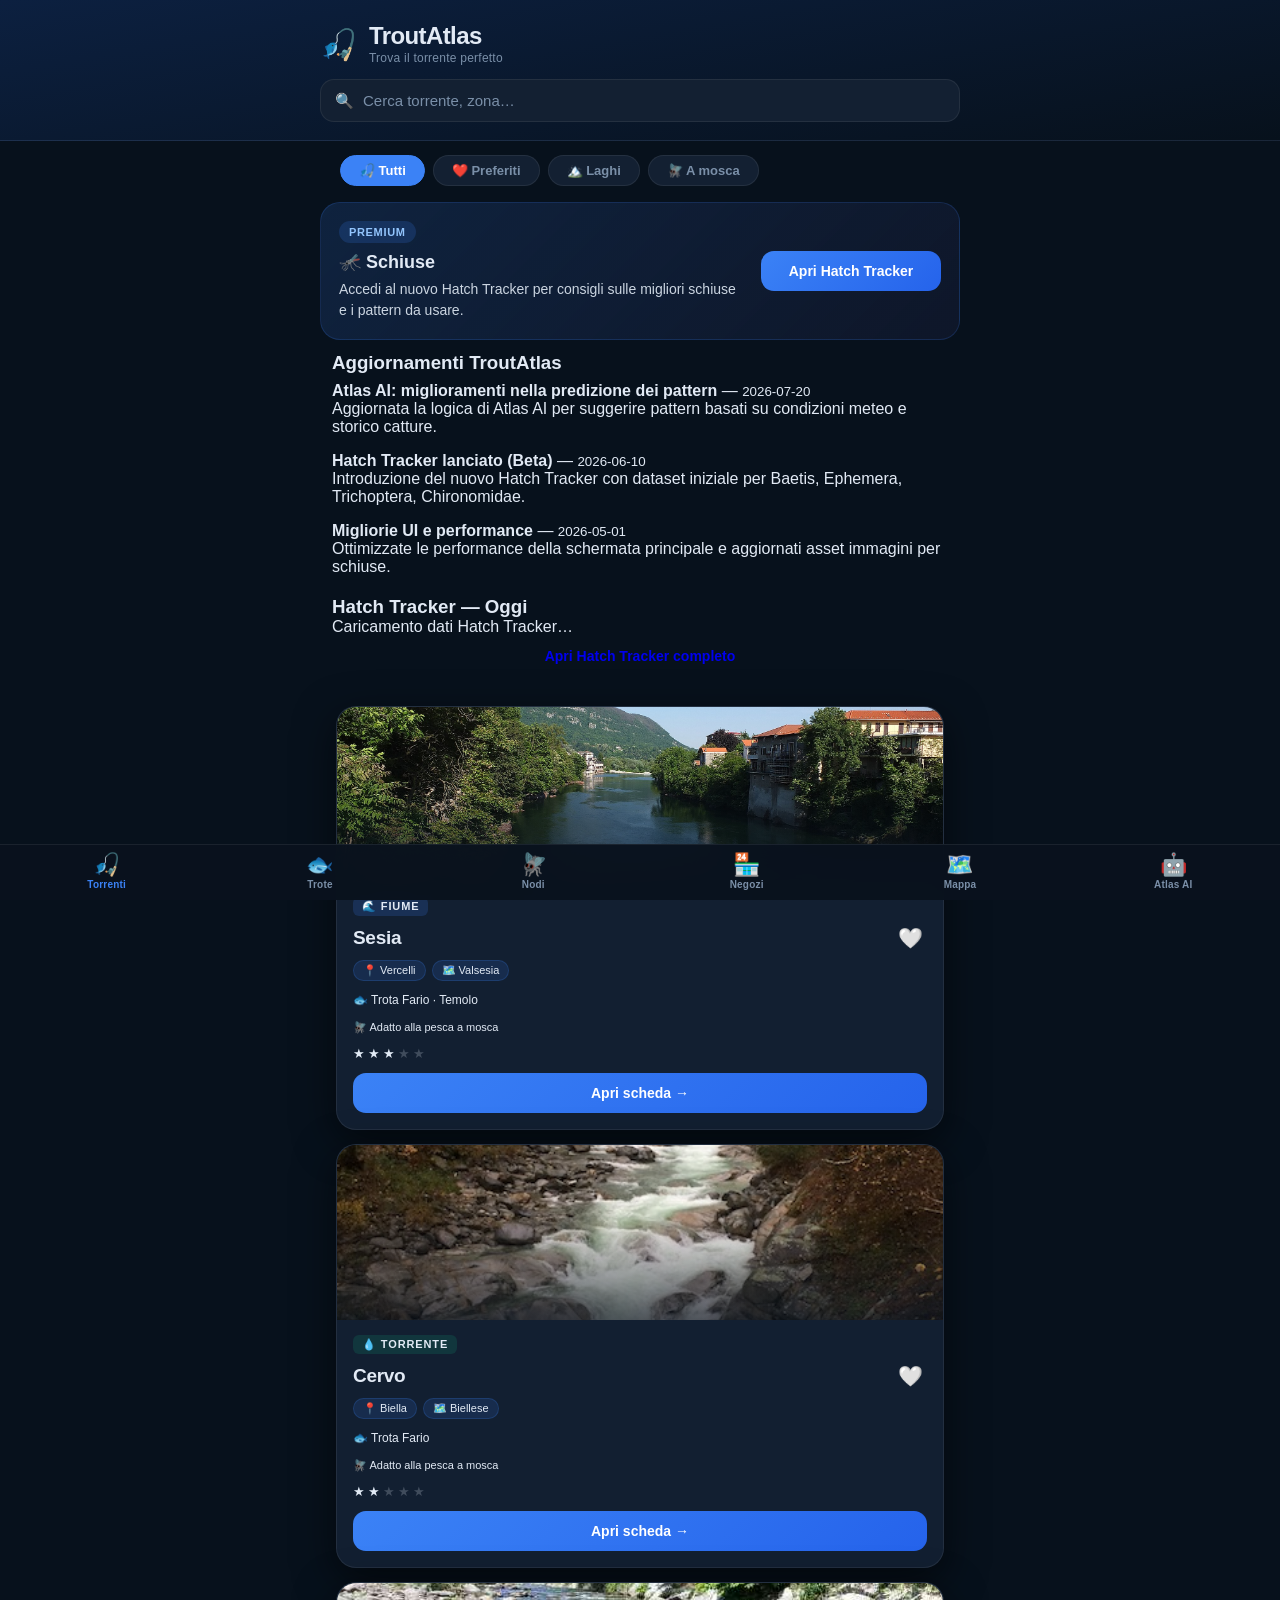
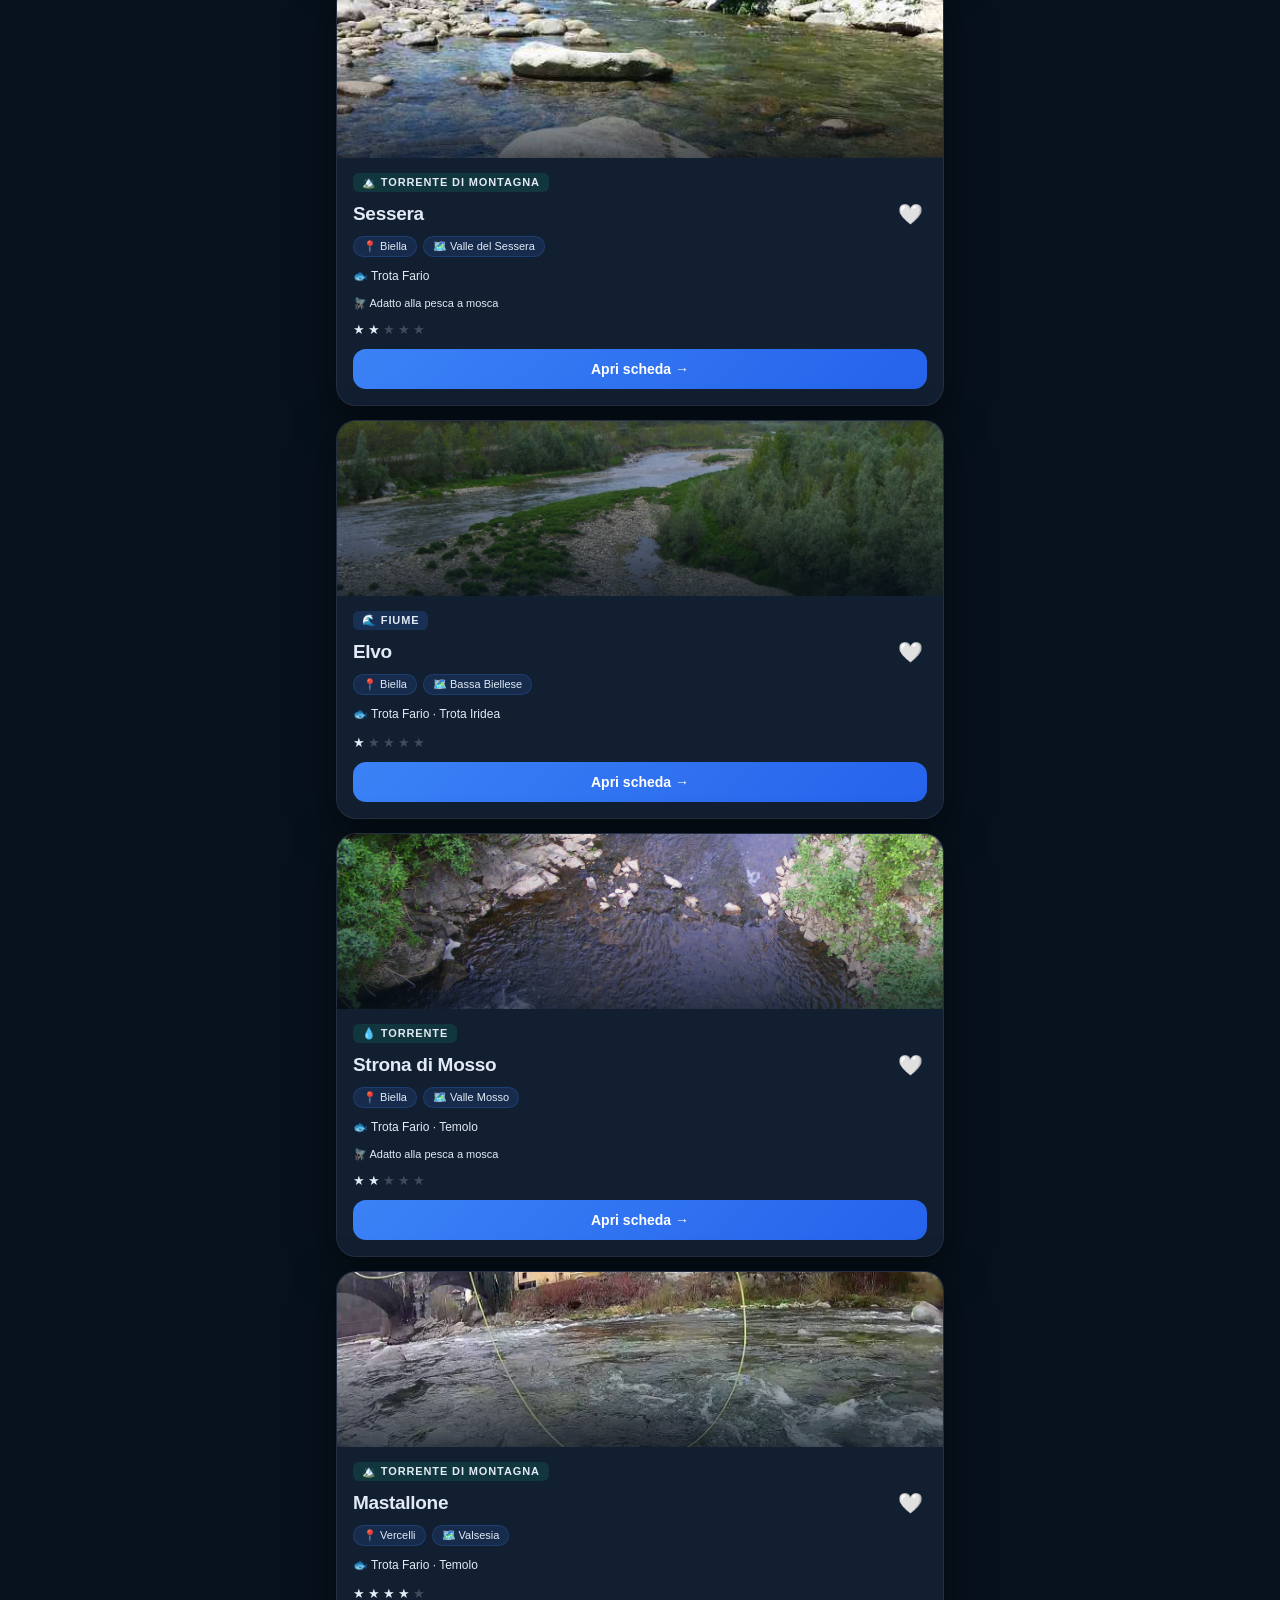
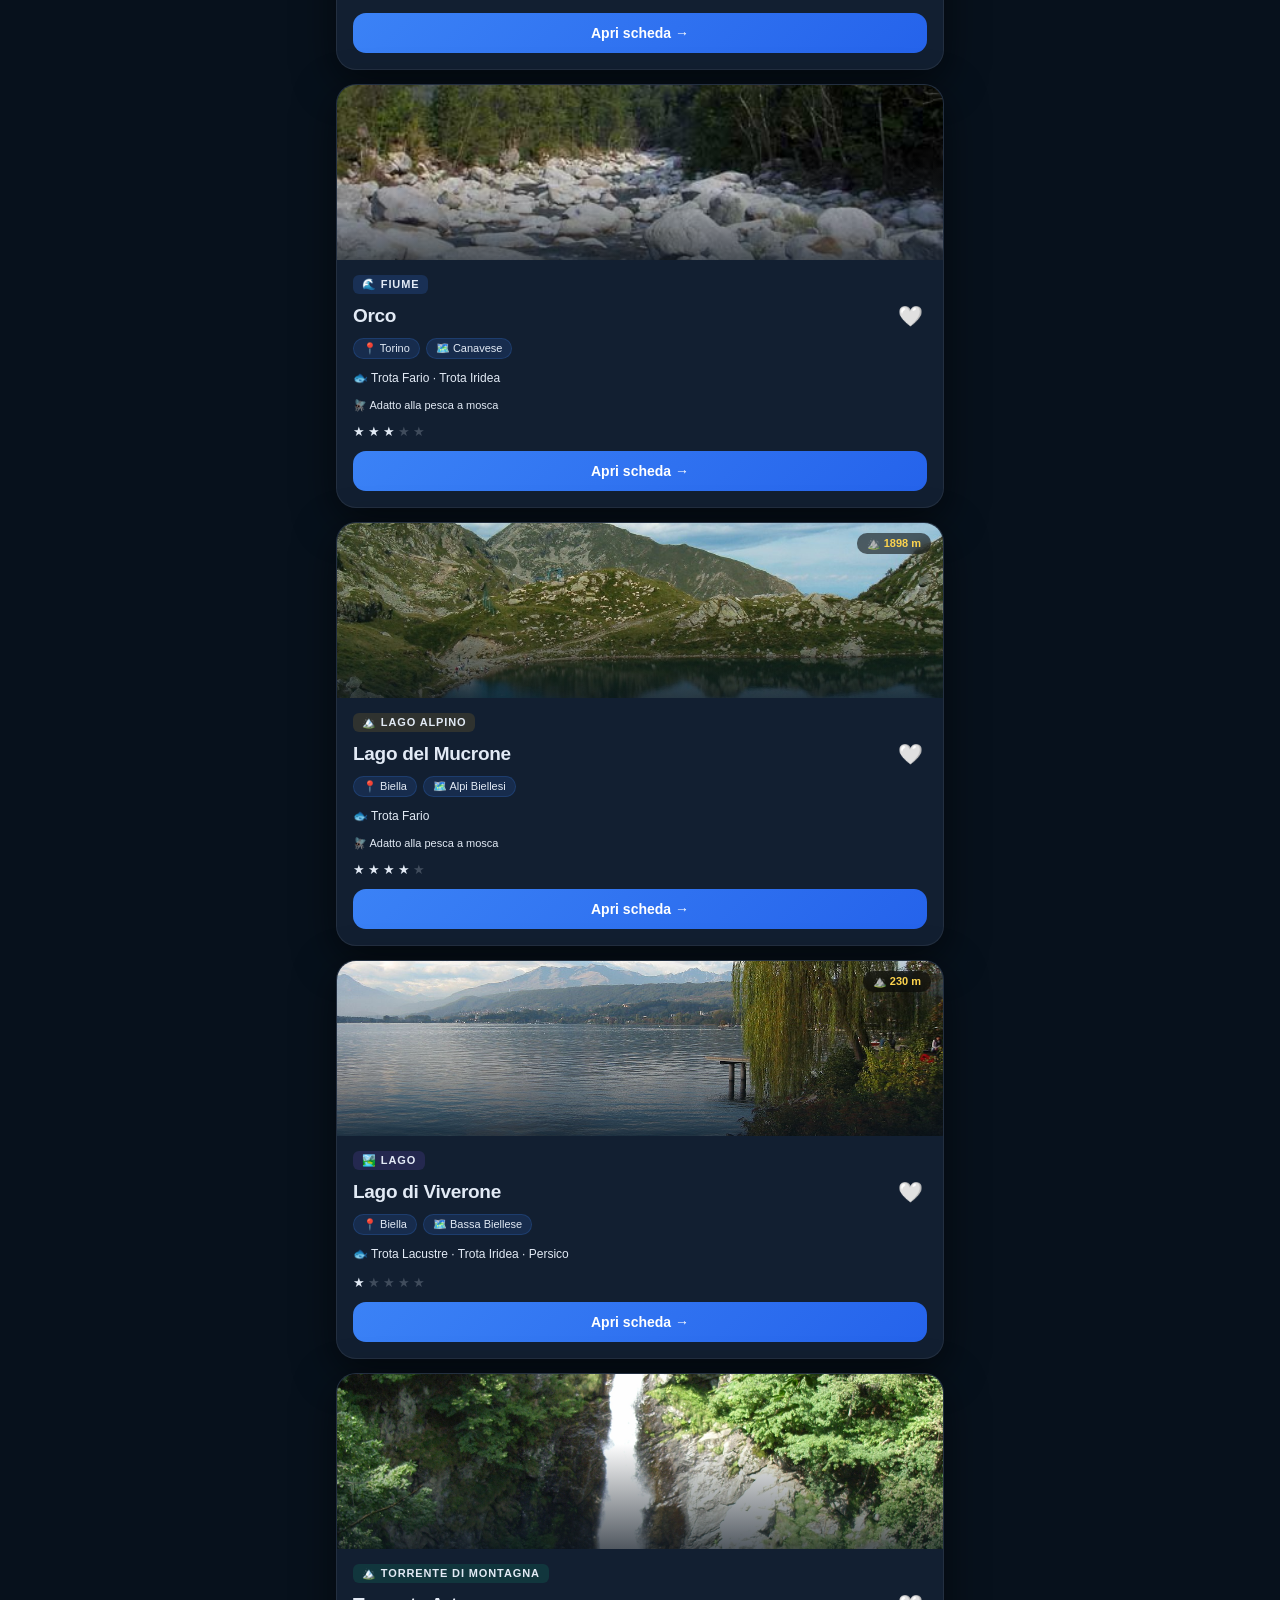
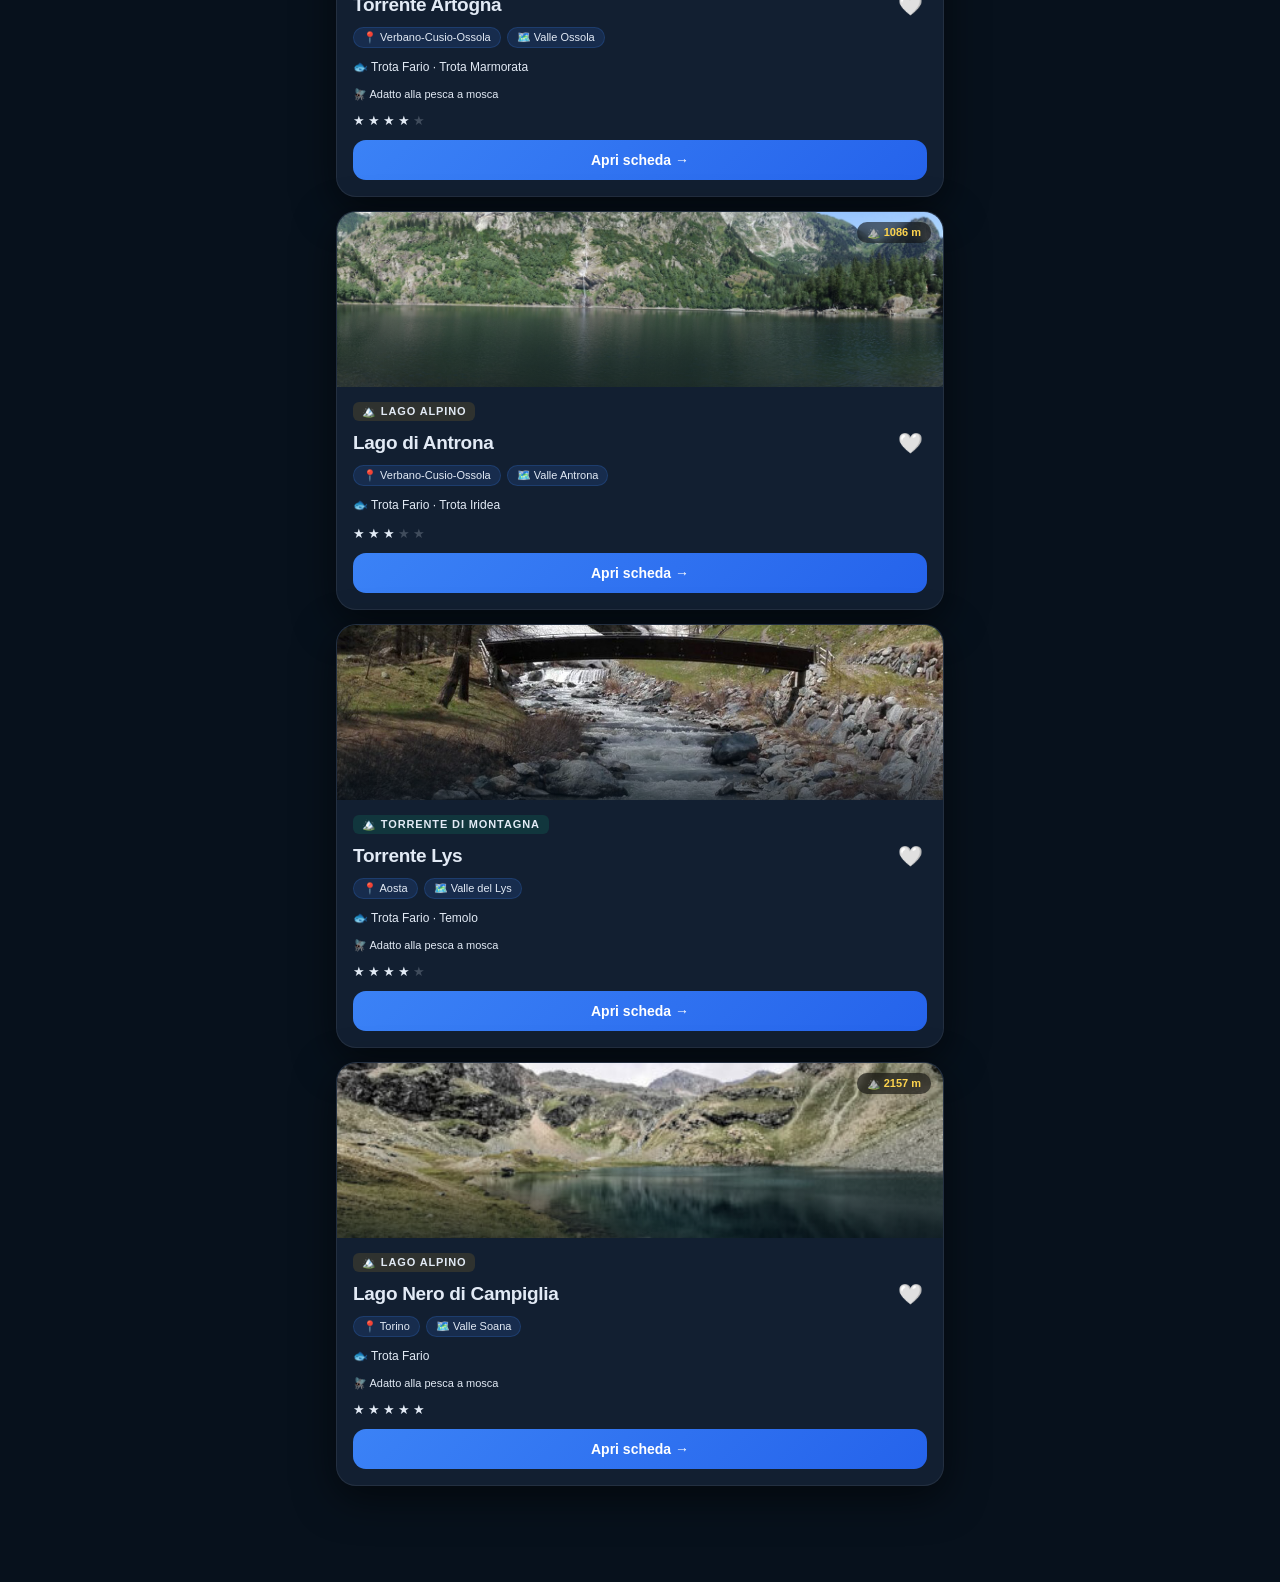
==== commit c50642a8: "new version" ====
--- a/index.html
+++ b/index.html
@@ -4,7 +4,7 @@
   <meta charset="UTF-8">
   <meta name="viewport" content="width=device-width, initial-scale=1.0">
   <title>TroutAtlas</title>
-  <link rel="stylesheet" href="style.css">
+  <link rel="stylesheet" href="style.css?v=21">
   <link rel="manifest" href="manifest.json">
 </head>
 <body>
@@ -33,6 +33,30 @@
     <button class="tab" data-tab="lago">🏔️ Laghi</button>
     <button class="tab" data-tab="fly">🪰 A mosca</button>
   </div>
+
+  <div class="feature-card">
+    <div class="feature-card-copy">
+      <span class="feature-chip">Premium</span>
+      <h2>🦟 Schiuse</h2>
+      <p>Accedi al nuovo Hatch Tracker per consigli sulle migliori schiuse e i pattern da usare.</p>
+    </div>
+    <a class="btn btn-primary feature-cta" href="schiuse.html">Apri Hatch Tracker</a>
+  </div>
+</div>
+
+<div style="max-width:640px;margin:0 auto;padding:12px;">
+  <section id="latest-updates" class="updates" aria-label="Latest updates">
+    <h3>Aggiornamenti TroutAtlas</h3>
+    <ul id="updates-list" style="list-style:none;padding:0;margin:0;"> </ul>
+  </section>
+
+  <section id="hatch-preview" aria-label="Hatch Tracker Preview" style="margin-top:12px;">
+    <h3>Hatch Tracker — Oggi</h3>
+    <div id="hatch-content">
+      <p>Caricamento dati Hatch Tracker…</p>
+    </div>
+    <a class="btn" href="schiuse.html">Apri Hatch Tracker completo</a>
+  </section>
 </div>
 
 <main>
@@ -48,10 +72,46 @@
   <a class="bnav-item" href="atlas.html"><span class="bnav-icon">🤖</span>Atlas AI</a>
 </nav>
 
-<script src="app.js"></script>
+<script src="schiuse-data.js"></script>
+<script src="updates.js"></script>
+<script src="app.js?v=19"></script>
+<script>
+  (function(){
+    try {
+      // Render latest updates
+      const updatesList = document.getElementById('updates-list');
+      if (window.LATEST_UPDATES && updatesList) {
+        LATEST_UPDATES.slice(0,5).forEach(u => {
+          const li = document.createElement('li');
+          li.style.padding = '8px 0';
+          li.innerHTML = `<strong>${u.title}</strong> — <small>${u.date}</small><div>${u.desc}</div>`;
+          updatesList.appendChild(li);
+        });
+      }
+
+      // Simple Hatch Tracker preview based on month
+      const hatchContent = document.getElementById('hatch-content');
+      if (window.SCHIUSE_SPECIES && hatchContent) {
+        const month = (new Date()).getMonth() + 1;
+        const active = SCHIUSE_SPECIES.filter(s => s.activeMonths.includes(month));
+        const species = active.length ? active[0] : SCHIUSE_SPECIES[0];
+        hatchContent.innerHTML = `
+          <div style=\"display:flex;gap:12px;align-items:center\"> 
+            <img src=\"${species.image}\" alt=\"${species.title}\" style=\"width:96px;height:64px;object-fit:cover;border-radius:6px\"> 
+            <div>
+              <strong>${species.title}</strong>
+              <div style=\"font-size:90%\">${species.summary}</div>
+              <div style=\"margin-top:6px;font-size:90%\"><em>Pattern:</em> ${species.pattern}</div>
+            </div>
+          </div>
+        `;
+      }
+    } catch(e){ console.error('Hatch/Updates render error', e); }
+  })();
+</script>
 <script>
   if ('serviceWorker' in navigator) {
-    navigator.serviceWorker.register('/sw.js');
+    navigator.serviceWorker.register('/sw.js?v=21');
   }
   window.addEventListener('online',  () => document.body.classList.remove('offline'));
   window.addEventListener('offline', () => document.body.classList.add('offline'));
--- a/style.css
+++ b/style.css
@@ -94,6 +94,85 @@
 }
 .tab.active, .tab:hover { background: var(--accent); border-color: var(--accent); color: #fff; }
 
+.feature-card {
+  margin: 16px 0 0;
+  padding: 18px;
+  background: linear-gradient(135deg, rgba(59,130,246,.16), rgba(15,23,42,.95));
+  border: 1px solid rgba(59,130,246,.18);
+  border-radius: 20px;
+  display: flex;
+  align-items: center;
+  justify-content: space-between;
+  gap: 16px;
+}
+.feature-card-copy {
+  max-width: 70%;
+}
+.feature-chip {
+  display: inline-flex;
+  align-items: center;
+  gap: 6px;
+  padding: 5px 10px;
+  border-radius: 999px;
+  background: rgba(59,130,246,.18);
+  color: #93c5fd;
+  font-size: 11px;
+  font-weight: 800;
+  letter-spacing: .06em;
+  text-transform: uppercase;
+  margin-bottom: 8px;
+}
+.feature-card h2 {
+  font-size: 18px;
+  margin-bottom: 6px;
+}
+.feature-card p {
+  color: #cbd5e1;
+  line-height: 1.5;
+  font-size: 14px;
+}
+.feature-cta { max-width: 180px; }
+
+/* Hatch Tracker */
+.schiuse-select-row { display: flex; gap: 10px; flex-wrap: wrap; align-items: center; }
+.schiuse-note { margin-top: 10px; color: var(--muted); font-size: 13px; }
+.schiuse-header-row { display: flex; align-items: center; justify-content: space-between; gap: 12px; margin-bottom: 18px; }
+.schiuse-score {
+  min-width: 90px;
+  border-radius: 18px;
+  padding: 16px 14px;
+  background: rgba(59,130,246,.14);
+  color: #fff;
+  font-size: 18px;
+  font-weight: 800;
+  text-align: center;
+}
+.schiuse-info-grid { display: grid; gap: 10px; grid-template-columns: repeat(2, minmax(0,1fr)); margin-bottom: 16px; }
+.condition-row { padding: 14px 16px; background: var(--card2); border: 1px solid var(--border); border-radius: 16px; display: flex; align-items: center; justify-content: space-between; font-size: 13px; }
+.condition-row strong { font-weight: 700; }
+.schiuse-hint { font-size: 13px; color: var(--muted); line-height: 1.6; margin-top: 10px; }
+.schiuse-card-grid { display: grid; gap: 12px; grid-template-columns: repeat(auto-fit, minmax(220px, 1fr)); }
+.schiuse-card { border: 1px solid var(--border); border-radius: 18px; overflow: hidden; background: var(--card2); display: flex; flex-direction: column; }
+.schiuse-card-header { display: flex; gap: 12px; padding: 14px; }
+.schiuse-card-header img { width: 72px; height: 72px; object-fit: cover; border-radius: 16px; flex-shrink: 0; }
+.schiuse-card-header div { display: flex; flex-direction: column; gap: 6px; }
+.schiuse-card-header strong { font-size: 14px; }
+.schiuse-card-header p { color: var(--muted); font-size: 13px; line-height: 1.5; }
+.schiuse-card-footer { padding: 12px 14px 14px; border-top: 1px solid var(--border); font-size: 12px; color: #cbd5e1; }
+.recommendation-item { margin-bottom: 12px; }
+.recommendation-item strong { display: block; margin-bottom: 6px; }
+.schiuse-timeline { border: 1px solid var(--border); border-radius: 18px; background: var(--card2); overflow: hidden; }
+.timeline-row { display: flex; align-items: center; justify-content: space-between; padding: 12px 14px; border-bottom: 1px solid rgba(255,255,255,.06); font-size: 13px; }
+.timeline-row:last-child { border-bottom: none; }
+.timeline-empty, .schiuse-empty { padding: 18px 14px; color: var(--muted); text-align: center; }
+.schiuse-species-grid { display: grid; gap: 12px; }
+.species-card { display: grid; grid-template-columns: 84px 1fr; gap: 12px; background: var(--card2); border: 1px solid var(--border); border-radius: 18px; overflow: hidden; }
+.species-card img { width: 84px; height: 84px; object-fit: cover; }
+.species-card div { padding: 12px 14px; }
+.species-card strong { display: block; margin-bottom: 6px; }
+.flash-message { position: fixed; bottom: 92px; left: 50%; transform: translateX(-50%); background: rgba(15,23,42,.95); color: #fff; padding: 12px 16px; border-radius: 16px; border: 1px solid rgba(59,130,246,.35); z-index: 300; box-shadow: 0 14px 30px rgba(0,0,0,.35); font-size: 13px; }
+.flash-message.success { border-color: rgba(34,197,94,.4); }
+
 /* ── Bottom navigation ────────────────────────────────────── */
 .bottom-nav {
   position: fixed; bottom: 0; left: 0; right: 0; z-index: 200;
@@ -152,12 +231,22 @@
 
 /* ── River card ───────────────────────────────────────────── */
 .river-card {
-  background: var(--card); border-radius: var(--radius);
-  border: 1px solid var(--border); box-shadow: var(--shadow);
+  background: rgba(19,32,50,.98);
+  color: var(--text);
+  border-radius: var(--radius);
+  border: 1px solid var(--border);
+  box-shadow: var(--shadow);
   overflow: hidden;
 }
 .card-img-wrap { position: relative; }
-.card-thumb { width: 100%; height: 175px; object-fit: cover; display: block; }
+.card-thumb, .schiuse-card-header img, .species-card img {
+  width: 100%;
+  height: 175px;
+  object-fit: cover;
+  display: block;
+  background: var(--card2);
+}
+.card-thumb { height: 175px; }
 .card-gradient {
   position: absolute; inset: 0;
   background: linear-gradient(to bottom, transparent 40%, rgba(7,17,28,.7) 100%);
@@ -173,9 +262,10 @@
   background: linear-gradient(135deg, #1a2d47, #0f1e30);
   display: flex; align-items: center; justify-content: center; font-size: 40px;
 }
-.card-body { padding: 14px 16px 16px; }
+.card-body { padding: 14px 16px 16px; color: var(--text); }
 .card-title-row { display: flex; align-items: center; justify-content: space-between; margin-bottom: 8px; }
-.card-body h2 { font-size: 19px; font-weight: 800; letter-spacing: -.3px; }
+.card-body h2 { font-size: 19px; font-weight: 800; letter-spacing: -.3px; color: var(--text); }
+.card-body p, .card-meta, .card-species, .chip, .fly-badge, .card-body strong, .card-body span { color: var(--text); }
 .fav-btn { background: none; border: none; font-size: 20px; cursor: pointer; line-height: 1; padding: 4px; flex-shrink: 0; transition: transform .15s; }
 .fav-btn:active { transform: scale(1.35); }
 .card-meta { display: flex; flex-wrap: wrap; gap: 6px; margin-bottom: 10px; }
@@ -187,7 +277,8 @@
 .chip.green { background: rgba(34,197,94,.1); color: #86efac; border-color: rgba(34,197,94,.18); }
 .chip.amber { background: rgba(251,191,36,.1); color: #fcd34d; border-color: rgba(251,191,36,.2); }
 .chip.red   { background: rgba(220,38,38,.12); color: #fca5a5; border-color: rgba(220,38,38,.2); }
-.card-species { font-size: 12px; color: var(--muted); margin-bottom: 12px; line-height: 1.5; }
+.card-species { font-size: 12px; color: var(--text); margin-bottom: 12px; line-height: 1.5; }
+.card-body h2 { color: var(--text); }
 .difficulty { display: flex; gap: 3px; margin-bottom: 12px; }
 .star { font-size: 13px; opacity: .22; }
 .star.on { opacity: 1; }
@@ -334,6 +425,9 @@
 .shop-card { background: var(--card); border: 1px solid var(--border); border-radius: 16px; padding: 16px; margin-bottom: 12px; display: flex; gap: 14px; align-items: flex-start; }
 .shop-icon { font-size: 28px; flex-shrink: 0; }
 .shop-body h3 { font-size: 15px; font-weight: 800; margin-bottom: 3px; }
+.shop-title-row { display: flex; align-items: center; gap: 8px; flex-wrap: wrap; }
+.shop-card--partner { border-color: rgba(59,130,246,.38); background: linear-gradient(135deg, rgba(59,130,246,.11), var(--card) 45%); }
+.shop-partnership-badge { display: inline-flex; align-items: center; background: rgba(59,130,246,.18); border: 1px solid rgba(59,130,246,.34); border-radius: 999px; color: #93c5fd; font-size: 10px; font-weight: 800; letter-spacing: .04em; padding: 3px 8px; text-transform: uppercase; }
 .shop-type { font-size: 11px; color: var(--accent); font-weight: 700; text-transform: uppercase; letter-spacing: .06em; margin-bottom: 5px; }
 .shop-addr { font-size: 12px; color: var(--muted); line-height: 1.5; margin-bottom: 6px; }
 .shop-spec { font-size: 12px; color: var(--muted); line-height: 1.5; margin-bottom: 8px; }
@@ -341,6 +435,48 @@
 .btn-sm { display: inline-flex; align-items: center; gap: 5px; padding: 6px 13px; border-radius: 20px; font-size: 12px; font-weight: 700; border: none; cursor: pointer; text-decoration: none; transition: opacity .15s; }
 .btn-sm-blue  { background: rgba(59,130,246,.18); color: #93c5fd; }
 .btn-sm-green { background: rgba(22,163,74,.15); color: #86efac; }
+
+/* Partner shop profile */
+.shop-profile-main { max-width: 640px; margin: 0 auto; padding: 16px 16px 28px; }
+.shop-profile-hero { overflow: hidden; border: 1px solid rgba(59,130,246,.3); border-radius: var(--radius); background: var(--card); box-shadow: var(--shadow-sm); }
+.shop-profile-cover { position: relative; min-height: 230px; background: linear-gradient(135deg, #12345c, #0a1727); }
+.shop-profile-cover img { width: 100%; height: 230px; object-fit: cover; display: block; }
+.shop-profile-cover .shop-profile-cover-fallback { display: none; }
+.shop-profile-cover.image-missing .shop-profile-cover-fallback { display: grid; }
+.shop-profile-cover::after { content: ""; position: absolute; inset: 0; background: linear-gradient(to top, rgba(7,17,28,.92), rgba(7,17,28,.03) 65%); pointer-events: none; }
+.shop-profile-cover-fallback { min-height: 230px; display: grid; place-items: center; font-size: 54px; background: linear-gradient(135deg, #12345c, #07111c); }
+.shop-profile-hero-copy { position: relative; z-index: 1; margin: -72px 18px 0; padding-bottom: 18px; }
+.shop-profile-badge { display: inline-flex; align-items: center; gap: 6px; background: rgba(59,130,246,.2); border: 1px solid rgba(147,197,253,.45); border-radius: 999px; color: #bfdbfe; font-size: 11px; font-weight: 800; letter-spacing: .05em; padding: 5px 10px; text-transform: uppercase; }
+.shop-profile-title { margin-top: 9px; color: #fff; font-size: 27px; letter-spacing: -.6px; }
+.shop-profile-location { margin-top: 5px; color: #cbd5e1; font-size: 13px; line-height: 1.5; }
+.shop-profile-body { padding: 18px; }
+.shop-profile-intro { color: var(--text); font-size: 14px; line-height: 1.7; }
+.shop-profile-section { margin-top: 22px; }
+.shop-profile-section h2 { font-size: 15px; font-weight: 800; letter-spacing: -.15px; margin-bottom: 10px; }
+.shop-specialty-list { display: flex; flex-wrap: wrap; gap: 8px; }
+.shop-specialty { background: var(--card2); border: 1px solid var(--border); border-radius: 999px; color: #cbd5e1; font-size: 12px; font-weight: 700; padding: 7px 11px; }
+.shop-service-list { display: grid; gap: 8px; }
+.shop-service { display: flex; align-items: center; gap: 10px; background: rgba(59,130,246,.07); border: 1px solid rgba(59,130,246,.18); border-radius: 12px; color: var(--text); font-size: 13px; line-height: 1.4; padding: 11px 12px; }
+.shop-service-icon { color: #93c5fd; font-size: 15px; }
+.shop-gallery-wrapper { position: relative; }
+.shop-gallery { display: grid; grid-auto-columns: 82%; grid-auto-flow: column; gap: 10px; overflow-x: auto; padding-bottom: 4px; scroll-snap-type: x mandatory; scrollbar-width: none; scroll-behavior: smooth; }
+.shop-gallery::-webkit-scrollbar { display: none; }
+.shop-gallery-item { aspect-ratio: 4 / 3; border: 1px solid var(--border); border-radius: 14px; overflow: hidden; scroll-snap-align: start; background: var(--card2); }
+.shop-gallery-item img { width: 100%; height: 100%; display: block; object-fit: cover; }
+.shop-gallery-caption { margin-top: 10px; color: var(--muted); font-size: 13px; line-height: 1.6; }
+.shop-gallery-nav { position: absolute; top: 50%; transform: translateY(-50%); width: 38px; height: 38px; border-radius: 999px; border: 1px solid rgba(148,163,184,.25); background: rgba(7,22,43,.88); color: #fff; display: inline-flex; align-items: center; justify-content: center; cursor: pointer; z-index: 2; box-shadow: 0 8px 20px rgba(15,23,42,.22); }
+.shop-gallery-prev { left: 10px; }
+.shop-gallery-next { right: 10px; }
+.shop-gallery-nav:disabled { opacity: .45; cursor: default; }
+.shop-gallery-empty { align-items: center; background: var(--card2); border: 1px dashed rgba(147,197,253,.32); border-radius: 14px; color: var(--muted); display: flex; font-size: 13px; justify-content: center; min-height: 110px; text-align: center; padding: 16px; }
+.shop-detail-card { background: var(--card); border: 1px solid var(--border); border-radius: 15px; padding: 13px 14px; }
+.shop-detail-label { color: var(--muted); font-size: 10px; font-weight: 800; letter-spacing: .08em; text-transform: uppercase; }
+.shop-detail-value { color: var(--text); font-size: 13px; line-height: 1.55; margin-top: 4px; }
+.shop-profile-actions { display: grid; gap: 9px; margin-top: 18px; }
+.shop-profile-actions .btn { display: flex; align-items: center; justify-content: center; gap: 8px; }
+.shop-profile-actions .btn-outline { border-color: rgba(147,197,253,.3); color: #bfdbfe; }
+.shop-social-row { display: flex; flex-wrap: wrap; gap: 8px; }
+.shop-social-placeholder { align-items: center; background: rgba(255,255,255,.03); border: 1px dashed var(--border); border-radius: 12px; color: var(--muted); display: flex; font-size: 12px; min-height: 39px; padding: 9px 12px; }
 
 /* ══════════════════════════════════════════════════════════
    Trout species guide
@@ -586,186 +722,382 @@
 }
 
 /* ══════════════════════════════════════════════════════════
-   ATLAS AI — Chat Interface
+   ATLAS AI — Premium Chat Interface
 ══════════════════════════════════════════════════════════ */
 
 /* ── Page shell ──────────────────────────────────────────── */
 .atlas-body {
   display: flex; flex-direction: column;
-  height: 100dvh; overflow: hidden;
-  padding-bottom: 0;
-}
-
-/* ── Header bar ──────────────────────────────────────────── */
-.atlas-header-bar {
-  background: linear-gradient(160deg, #0c2040 0%, #07111c 100%);
+  height: 100dvh; height: 100svh;
+  overflow: hidden; padding-bottom: 0;
+}
+
+/* ── Top bar ─────────────────────────────────────────────── */
+.atlas-topbar {
+  flex-shrink: 0; z-index: 10;
+  background: var(--bg);
   border-bottom: 1px solid var(--border);
-  flex-shrink: 0; z-index: 10;
-  padding: env(safe-area-inset-top, 0) 0 0;
-}
-.atlas-header-inner {
+  padding-top: env(safe-area-inset-top, 0);
+}
+.atlas-topbar-inner {
   max-width: 640px; margin: 0 auto;
-  display: flex; align-items: center; gap: 14px;
-  padding: 14px 18px 14px;
-}
-.atlas-logo { display: flex; align-items: center; gap: 12px; flex: 1; }
-.atlas-logo-icon {
-  font-size: 30px; line-height: 1;
-  background: rgba(59,130,246,.15); border: 1px solid rgba(59,130,246,.25);
-  border-radius: 14px; padding: 6px 8px;
-}
-.atlas-logo-title {
-  font-size: 18px; font-weight: 900; letter-spacing: .06em;
-  background: linear-gradient(135deg, #60a5fa, #a78bfa);
+  display: flex; align-items: center; gap: 12px;
+  padding: 12px 16px;
+}
+.atlas-topbar-brand { display: flex; align-items: center; gap: 10px; flex: 1; min-width: 0; }
+.atlas-topbar-icon {
+  font-size: 24px; flex-shrink: 0; line-height: 1;
+  background: rgba(59,130,246,.12); border: 1px solid rgba(59,130,246,.22);
+  border-radius: 12px; padding: 6px 7px;
+}
+.atlas-topbar-title {
+  font-size: 16px; font-weight: 900; letter-spacing: .07em;
+  background: linear-gradient(135deg, #60a5fa 0%, #a78bfa 100%);
   -webkit-background-clip: text; -webkit-text-fill-color: transparent;
   background-clip: text; line-height: 1;
 }
-.atlas-logo-sub { font-size: 11px; color: var(--muted); margin-top: 3px; line-height: 1.4; }
+.atlas-topbar-sub { font-size: 10px; color: var(--muted); margin-top: 3px; line-height: 1.3; white-space: nowrap; overflow: hidden; text-overflow: ellipsis; }
 .atlas-clear-btn {
-  background: rgba(255,255,255,.06); border: 1px solid var(--border);
-  color: var(--muted); font-size: 18px; border-radius: 10px;
-  padding: 6px 10px; cursor: pointer; transition: all .15s; flex-shrink: 0;
+  flex-shrink: 0; background: rgba(255,255,255,.06); border: 1px solid var(--border);
+  color: var(--muted); font-size: 17px; border-radius: 10px;
+  padding: 6px 10px; cursor: pointer; transition: all .15s;
 }
 .atlas-clear-btn:hover { color: var(--text); background: rgba(255,255,255,.10); }
 
 /* ── Chat area ───────────────────────────────────────────── */
 .atlas-chat {
   flex: 1; overflow-y: auto; overflow-x: hidden;
-  padding: 16px 16px 8px;
-  display: flex; flex-direction: column; gap: 14px;
-  max-width: 640px; margin: 0 auto; width: 100%;
-  box-sizing: border-box;
+  padding: 16px 16px 12px;
+  display: flex; flex-direction: column; gap: 12px;
   scroll-behavior: smooth;
 }
-
-/* ── Welcome screen ──────────────────────────────────────── */
-.atlas-welcome {
-  display: flex; flex-direction: column; align-items: center;
-  text-align: center; padding: 24px 8px 8px; gap: 12px;
-}
-.atlas-welcome-icon { font-size: 48px; line-height: 1; }
-.atlas-welcome-text {
-  font-size: 14px; color: var(--text); line-height: 1.7;
-  max-width: 340px;
-}
-.atlas-chips-label {
+.atlas-chat > * { max-width: 640px; width: 100%; margin: 0 auto; box-sizing: border-box; }
+
+/* ── Welcome / Dashboard ─────────────────────────────────── */
+.atlas-welcome { display: flex; flex-direction: column; gap: 14px; width: 100%; max-width: 640px; margin: 0 auto; }
+
+/* Hero intro card */
+.atlas-hero-card {
+  background: linear-gradient(160deg, #0f2545 0%, #0c1c36 100%);
+  border: 1px solid rgba(59,130,246,.2);
+  border-radius: 20px; padding: 20px;
+  animation: atlas-in .3s ease;
+}
+.atlas-hero-head { display: flex; align-items: center; gap: 14px; margin-bottom: 14px; }
+.atlas-hero-icon {
+  font-size: 30px; flex-shrink: 0; line-height: 1;
+  background: rgba(59,130,246,.18); border: 1px solid rgba(59,130,246,.3);
+  border-radius: 16px; padding: 8px 10px;
+}
+.atlas-hero-name {
+  font-size: 22px; font-weight: 900; letter-spacing: .07em;
+  background: linear-gradient(135deg, #60a5fa 0%, #a78bfa 100%);
+  -webkit-background-clip: text; -webkit-text-fill-color: transparent;
+  background-clip: text; line-height: 1; margin-bottom: 4px;
+}
+.atlas-hero-powered { font-size: 11px; color: rgba(148,163,184,.7); font-weight: 500; }
+.atlas-hero-desc {
+  font-size: 13px; color: rgba(203,213,225,.85); line-height: 1.7; margin: 0 0 14px;
+}
+.atlas-hero-pills { display: flex; flex-wrap: wrap; gap: 6px; }
+.atlas-hero-pill {
+  font-size: 11px; font-weight: 600; color: #93c5fd;
+  background: rgba(59,130,246,.1); border: 1px solid rgba(59,130,246,.2);
+  border-radius: 20px; padding: 4px 10px;
+}
+
+/* Quick action grid */
+.atlas-qgrid-label {
   font-size: 10px; text-transform: uppercase; letter-spacing: .1em;
-  color: var(--muted); font-weight: 700; margin-top: 8px;
-}
-.atlas-chips {
-  display: flex; flex-wrap: wrap; justify-content: center; gap: 8px;
-  max-width: 400px;
-}
-.atlas-chip {
-  padding: 8px 14px; border-radius: 20px; font-size: 13px; font-weight: 600;
-  border: 1px solid var(--border); background: var(--card);
-  color: var(--text); cursor: pointer; transition: all .15s; font-family: inherit;
-}
-.atlas-chip:hover { background: var(--accent); border-color: var(--accent); color: #fff; }
-
-/* ── Messages ────────────────────────────────────────────── */
-.atlas-msg {
-  display: flex; gap: 10px; animation: atlas-in .25s ease;
-  max-width: 100%;
-}
-@keyframes atlas-in { from { opacity:0; transform:translateY(8px); } to { opacity:1; transform:none; } }
-
-/* User message */
-.atlas-msg-user {
-  flex-direction: row-reverse; justify-content: flex-start;
-}
-.atlas-msg-user .atlas-msg-text {
-  background: linear-gradient(135deg, #2563eb, #1d4ed8);
+  color: var(--muted); font-weight: 700; padding: 0 2px;
+}
+.atlas-qgrid {
+  display: grid; grid-template-columns: 1fr 1fr; gap: 10px;
+}
+.atlas-qcard {
+  background: var(--card); border: 1px solid var(--border); border-radius: 16px;
+  padding: 14px; text-align: left; font-family: inherit; color: var(--text);
+  cursor: pointer; transition: all .15s; display: flex; flex-direction: column;
+  gap: 5px; -webkit-tap-highlight-color: transparent;
+}
+.atlas-qcard:hover  { background: var(--card2); border-color: rgba(59,130,246,.35); }
+.atlas-qcard:active { transform: scale(.97); background: var(--card2); }
+.atlas-qcard-icon   { font-size: 22px; line-height: 1; }
+.atlas-qcard-title  { font-size: 13px; font-weight: 700; line-height: 1.3; }
+.atlas-qcard-desc   { font-size: 11px; color: var(--muted); line-height: 1.4; }
+
+/* ── Message animations ───────────────────────────────────── */
+.atlas-msg-in { animation: atlas-in .28s ease; max-width: 640px; width: 100%; margin: 0 auto; box-sizing: border-box; }
+@keyframes atlas-in { from { opacity:0; transform:translateY(10px); } to { opacity:1; transform:none; } }
+
+/* ── User message ────────────────────────────────────────── */
+.atlas-user-msg { display: flex; justify-content: flex-end; }
+.atlas-user-bubble {
+  background: linear-gradient(135deg, #2563eb 0%, #1d4ed8 100%);
   border-radius: 18px 18px 4px 18px;
-  padding: 12px 16px; font-size: 14px; line-height: 1.6;
-  color: #fff; max-width: min(78%, 440px);
-  word-break: break-word;
-}
-
-/* AI message */
-.atlas-msg-ai { align-items: flex-start; }
-.atlas-msg-icon {
-  font-size: 22px; flex-shrink: 0; margin-top: 2px;
-  background: rgba(59,130,246,.12); border: 1px solid rgba(59,130,246,.2);
-  border-radius: 10px; padding: 4px 6px; line-height: 1;
-}
-.atlas-msg-body { flex: 1; min-width: 0; }
-.atlas-msg-ai .atlas-msg-text {
+  padding: 12px 16px; font-size: 14px; line-height: 1.65;
+  color: #fff; max-width: min(82%, 460px); word-break: break-word;
+  box-shadow: 0 2px 12px rgba(37,99,235,.3);
+}
+
+/* ── AI message card ─────────────────────────────────────── */
+.atlas-ai-card {
   background: var(--card); border: 1px solid var(--border);
-  border-radius: 4px 18px 18px 18px;
+  border-radius: 18px; overflow: hidden;
+}
+.atlas-ai-header {
+  display: flex; align-items: center; gap: 8px;
+  padding: 10px 14px; background: var(--card2);
+  border-bottom: 1px solid var(--border);
+}
+.atlas-ai-hicon {
+  font-size: 15px; background: rgba(59,130,246,.13);
+  border: 1px solid rgba(59,130,246,.22); border-radius: 8px;
+  padding: 3px 5px; line-height: 1; flex-shrink: 0;
+}
+.atlas-ai-hname { font-size: 12px; font-weight: 800; color: #93c5fd; letter-spacing: .04em; flex: 1; }
+.atlas-ai-htime { font-size: 11px; color: var(--muted); flex-shrink: 0; }
+.atlas-ai-body {
   padding: 14px 16px; font-size: 14px; line-height: 1.75;
   color: var(--text); word-break: break-word;
 }
-.atlas-msg-ai .atlas-msg-text strong { color: #93c5fd; font-weight: 700; }
-.atlas-msg-ai .atlas-msg-text em { color: var(--muted); font-style: normal; }
-.atlas-msg-ai .atlas-msg-text br + br { display: block; margin-top: 2px; }
-
-/* Action buttons under AI message */
-.atlas-msg-actions {
-  display: flex; gap: 8px; margin-top: 8px; flex-wrap: wrap;
+/* Rich text in AI body */
+.atlas-ai-body strong { color: #93c5fd; font-weight: 700; }
+.atlas-ai-body em     { color: var(--muted); font-style: normal; }
+.atlas-resp-section {
+  display: flex; align-items: baseline; gap: 6px; flex-wrap: wrap;
+  font-size: 11px; font-weight: 700; color: var(--muted);
+  text-transform: uppercase; letter-spacing: .06em;
+  margin: 14px 0 6px; padding-top: 14px;
+  border-top: 1px solid var(--border);
+}
+.atlas-resp-section:first-child { margin-top: 0; padding-top: 0; border-top: none; }
+.atlas-resp-section strong { color: #93c5fd; text-transform: none; font-size: 13px; letter-spacing: 0; }
+.atlas-resp-bullet {
+  display: flex; gap: 7px; font-size: 14px; line-height: 1.6;
+  margin: 3px 0; padding-left: 4px;
+}
+.atlas-bullet-dot { color: var(--accent); flex-shrink: 0; font-size: 12px; margin-top: 2px; }
+.atlas-resp-p     { margin: 4px 0; font-size: 14px; line-height: 1.7; }
+.atlas-resp-p:first-child { margin-top: 0; }
+.atlas-resp-p:last-child  { margin-bottom: 0; }
+.atlas-ai-actions {
+  display: flex; gap: 8px; padding: 10px 14px;
+  border-top: 1px solid var(--border);
+  background: rgba(10,18,30,.5); flex-wrap: wrap;
 }
 .atlas-action-btn {
-  font-size: 11px; font-weight: 600; padding: 4px 10px; border-radius: 8px;
+  font-size: 11px; font-weight: 600; padding: 5px 11px; border-radius: 8px;
   border: 1px solid var(--border); background: var(--card2);
   color: var(--muted); cursor: pointer; transition: all .15s; font-family: inherit;
 }
-.atlas-action-btn:hover { color: var(--text); border-color: rgba(255,255,255,.15); }
-
-/* Loading animation */
-.atlas-msg-loading .atlas-msg-body {
-  display: flex; flex-direction: column; gap: 6px;
-}
-.atlas-loading-dots {
-  display: flex; gap: 5px; padding: 14px 16px;
-  background: var(--card); border: 1px solid var(--border);
-  border-radius: 4px 18px 18px 18px;
-}
-.atlas-loading-dots span {
-  width: 7px; height: 7px; border-radius: 50%;
-  background: var(--accent); opacity: .5;
-  animation: atlas-dot 1.3s infinite ease-in-out;
-}
-.atlas-loading-dots span:nth-child(2) { animation-delay: .2s; }
-.atlas-loading-dots span:nth-child(3) { animation-delay: .4s; }
-@keyframes atlas-dot {
-  0%,80%,100% { transform: scale(0.7); opacity:.3; }
-  40%          { transform: scale(1.1); opacity:1; }
-}
-.atlas-loading-label {
-  font-size: 11px; color: var(--muted); padding: 0 4px;
-  font-style: italic; animation: atlas-pulse 1.8s infinite ease-in-out;
-}
-@keyframes atlas-pulse { 0%,100%{opacity:.5} 50%{opacity:1} }
+.atlas-action-btn:hover { color: var(--text); border-color: rgba(255,255,255,.18); }
+
+/* ── Skeleton loading ────────────────────────────────────── */
+.atlas-skeleton-card {
+  background: var(--card); border: 1px solid var(--border); border-radius: 18px; overflow: hidden;
+}
+.atlas-skeleton-hdr {
+  display: flex; align-items: center; gap: 8px;
+  padding: 10px 14px; background: var(--card2); border-bottom: 1px solid var(--border);
+}
+.atlas-sk-icon  { width: 28px; height: 28px; border-radius: 8px; }
+.atlas-sk-name  { width: 72px; height: 12px; border-radius: 6px; margin-right: auto; }
+.atlas-sk-icon, .atlas-sk-name { background: rgba(255,255,255,.08); animation: atlas-shimmer 1.6s infinite ease-in-out; }
+.atlas-skeleton-body { padding: 14px 16px 10px; display: flex; flex-direction: column; gap: 9px; }
+.atlas-sk-line {
+  height: 12px; border-radius: 6px;
+  background: rgba(255,255,255,.06); animation: atlas-shimmer 1.6s infinite ease-in-out;
+}
+.atlas-sk-line:nth-child(1) { width: 90%; }
+.atlas-sk-line:nth-child(2) { width: 74%; animation-delay: .15s; }
+.atlas-sk-line:nth-child(3) { width: 83%; animation-delay: .3s; }
+.atlas-skeleton-label {
+  font-size: 11px; color: var(--muted); font-style: italic;
+  padding: 2px 16px 14px;
+  animation: atlas-pulse 1.8s infinite ease-in-out;
+}
+@keyframes atlas-shimmer { 0%,100%{opacity:.7} 50%{opacity:.25} }
+@keyframes atlas-pulse   { 0%,100%{opacity:.4} 50%{opacity:1}   }
 
 /* ── Input bar ───────────────────────────────────────────── */
 .atlas-input-bar {
   flex-shrink: 0;
-  background: rgba(10,18,30,.98);
+  background: rgba(7,17,28,.97);
   border-top: 1px solid var(--border);
-  padding: 10px 16px calc(10px + env(safe-area-inset-bottom, 60px)) 16px;
-  /* Account for bottom nav */
-  padding-bottom: calc(72px + env(safe-area-inset-bottom, 0px) + 10px);
-}
-.atlas-input-inner {
+  padding: 10px 16px calc(72px + env(safe-area-inset-bottom, 0px) + 10px) 16px;
+}
+.atlas-input-card {
   max-width: 640px; margin: 0 auto;
-  display: flex; gap: 10px; align-items: flex-end;
-}
+  display: flex; align-items: flex-end; gap: 10px;
+  background: var(--card); border: 1px solid var(--border);
+  border-radius: 26px; padding: 9px 9px 9px 16px;
+  transition: border-color .2s;
+}
+.atlas-input-card:focus-within { border-color: var(--accent); }
+.atlas-input-pfx { font-size: 20px; flex-shrink: 0; padding-bottom: 3px; line-height: 1; }
 .atlas-textarea {
-  flex: 1; background: var(--card); border: 1px solid var(--border);
-  border-radius: 16px; color: var(--text); font-size: 15px;
-  font-family: inherit; padding: 12px 16px; outline: none;
-  resize: none; line-height: 1.5; max-height: 120px;
-  transition: border-color .2s; overflow-y: auto; scrollbar-width: none;
+  flex: 1; background: transparent; border: none; outline: none;
+  color: var(--text); font-size: 15px; font-family: inherit;
+  padding: 0; resize: none; line-height: 1.5;
+  max-height: 120px; overflow-y: auto; scrollbar-width: none;
 }
 .atlas-textarea::-webkit-scrollbar { display: none; }
 .atlas-textarea::placeholder { color: var(--muted); }
-.atlas-textarea:focus { border-color: var(--accent); }
 .atlas-send-btn {
-  width: 44px; height: 44px; border-radius: 14px; flex-shrink: 0;
+  width: 40px; height: 40px; border-radius: 14px; flex-shrink: 0;
   background: var(--accent); border: none; color: #fff;
-  font-size: 20px; cursor: pointer; display: flex; align-items: center;
-  justify-content: center; transition: all .15s; font-weight: 700;
-}
-.atlas-send-btn:hover { background: #2563eb; transform: scale(1.05); }
-.atlas-send-btn:disabled { opacity: .45; cursor: not-allowed; transform: none; }
+  font-size: 18px; cursor: pointer; display: flex;
+  align-items: center; justify-content: center;
+  transition: all .15s; font-weight: 700;
+}
+.atlas-send-btn:hover    { background: #2563eb; transform: scale(1.05); }
+.atlas-send-btn:disabled { opacity: .35; cursor: not-allowed; transform: none; }
 .atlas-send-icon { line-height: 1; }
+
+/* ─────────────────────────────────────────────────────────
+   River detail page — Localities, Permits, Trip Prep
+   ─────────────────────────────────────────────────────── */
+
+/* Locality timeline */
+.loc-timeline { display: flex; flex-direction: column; gap: 0; margin: 8px 0; }
+.loc-step     { display: flex; gap: 12px; align-items: flex-start; }
+.loc-step-track { display: flex; flex-direction: column; align-items: center; flex-shrink: 0; }
+.loc-step-dot {
+  width: 28px; height: 28px; border-radius: 50%;
+  background: var(--card2); border: 1px solid var(--border);
+  display: flex; align-items: center; justify-content: center;
+  font-size: 14px; flex-shrink: 0;
+}
+.loc-step-line {
+  width: 2px; flex: 1; min-height: 12px;
+  background: linear-gradient(to bottom, rgba(59,130,246,.35), rgba(59,130,246,.1));
+  margin: 2px 0;
+}
+.loc-step-content {
+  padding: 4px 0 14px;
+}
+.loc-step-name { font-size: 14px; font-weight: 700; color: var(--text); }
+.loc-step-desc { font-size: 12px; color: var(--muted); margin-top: 2px; line-height: 1.5; }
+.loc-explore-link {
+  display: inline-block; margin-top: 12px;
+  font-size: 13px; font-weight: 600; color: var(--accent);
+  background: rgba(37,99,235,.1); border: 1px solid rgba(37,99,235,.3);
+  border-radius: 12px; padding: 8px 16px; text-decoration: none;
+  transition: all .15s;
+}
+.loc-explore-link:hover { background: rgba(37,99,235,.2); }
+
+/* Permits card */
+.perm-section { }
+.perm-card {
+  background: rgba(37,99,235,.05); border: 1px solid rgba(37,99,235,.2);
+  border-radius: 16px; overflow: hidden; margin-top: 12px;
+}
+.perm-rows { padding: 14px 16px 4px; display: flex; flex-direction: column; gap: 10px; }
+.perm-row { display: flex; justify-content: space-between; align-items: flex-start; gap: 10px; font-size: 13px; }
+.perm-label { color: var(--muted); flex-shrink: 0; white-space: nowrap; }
+.perm-value { text-align: right; line-height: 1.5; font-size: 12px; }
+.perm-cr-alert {
+  margin: 10px 16px 4px; padding: 10px 14px;
+  background: rgba(239,68,68,.1); border: 1px solid rgba(239,68,68,.25);
+  border-radius: 10px; font-size: 13px; color: #fca5a5;
+}
+.perm-warning {
+  margin: 8px 16px 4px; padding: 10px 14px;
+  background: rgba(251,191,36,.07); border: 1px solid rgba(251,191,36,.2);
+  border-radius: 10px; font-size: 12px; color: #fde68a; line-height: 1.5;
+}
+.perm-actions {
+  padding: 14px 16px; display: flex; gap: 8px; flex-wrap: wrap;
+  border-top: 1px solid rgba(59,130,246,.12);
+}
+.perm-action-btn {
+  flex: 1; min-width: 0; text-align: center; padding: 10px 8px;
+  border-radius: 12px; font-size: 12px; font-weight: 700;
+  text-decoration: none; border: 1px solid transparent;
+  cursor: pointer; transition: all .15s; white-space: nowrap;
+  display: inline-block; font-family: inherit;
+}
+.perm-action-btn--green  { background:rgba(34,197,94,.12);  border-color:rgba(34,197,94,.4);  color:#4ade80; }
+.perm-action-btn--orange { background:rgba(249,115,22,.1);  border-color:rgba(249,115,22,.35); color:#fdba74; }
+.perm-action-btn--blue   { background:rgba(59,130,246,.12); border-color:rgba(59,130,246,.35); color:#93c5fd; }
+.perm-lic-info {
+  display: none; margin: 0 16px 14px;
+  background: rgba(15,30,60,.6); border: 1px solid rgba(59,130,246,.2);
+  border-radius: 12px; padding: 12px 14px;
+}
+.perm-lic-info.open { display: block; }
+.perm-lic-title { font-size: 13px; font-weight: 700; color: #93c5fd; margin-bottom: 8px; }
+.perm-lic-body  { font-size: 13px; color: var(--text); line-height: 1.6; }
+.perm-lic-notes { font-size: 12px; color: var(--muted); margin-top: 8px; line-height: 1.5; }
+.perm-pos-section { padding: 12px 16px 16px; border-top: 1px solid rgba(59,130,246,.12); }
+.perm-pos-title { font-size: 12px; font-weight: 700; color: var(--muted); text-transform: uppercase; letter-spacing:.4px; margin-bottom: 10px; }
+.perm-pos-card {
+  background: var(--card2); border: 1px solid var(--border);
+  border-radius: 12px; padding: 10px 12px; margin-bottom: 8px; font-size: 12px;
+}
+.perm-pos-name { font-weight: 700; font-size: 13px; margin-bottom: 4px; }
+.perm-pos-addr, .perm-pos-meta { color: var(--muted); margin-top: 2px; }
+
+/* Trip prep card */
+.trip-prep-section { }
+.trip-prep-sub { font-size: 13px; color: var(--muted); margin: -4px 0 14px; line-height: 1.5; }
+.trip-rows { display: flex; flex-direction: column; gap: 12px; }
+.trip-row { display: flex; gap: 12px; align-items: flex-start; }
+.trip-icon { font-size: 20px; flex-shrink: 0; width: 26px; text-align: center; line-height: 1; margin-top: 1px; }
+.trip-content { flex: 1; }
+.trip-label { font-size: 11px; font-weight: 700; color: var(--muted); text-transform: uppercase; letter-spacing:.4px; margin-bottom: 2px; }
+.trip-value { font-size: 13px; color: var(--text); line-height: 1.5; }
+.trip-nav-btn {
+  display: block; margin-top: 18px; text-align: center;
+  background: var(--accent); color: #fff; font-weight: 700;
+  font-size: 14px; padding: 14px 20px; border-radius: 14px;
+  text-decoration: none; transition: all .15s;
+}
+.trip-nav-btn:hover { background: #2563eb; transform: translateY(-1px); }
+
+/* ── Spot action cards (rendered in AI messages) ─────────── */
+.atlas-spot-card {
+  display: flex; align-items: center; justify-content: space-between;
+  gap: 10px;
+  background: linear-gradient(135deg, rgba(37,99,235,.15), rgba(59,130,246,.08));
+  border: 1px solid rgba(59,130,246,.35);
+  border-radius: 14px;
+  padding: 10px 12px 10px 14px;
+  margin: 6px 0;
+}
+.atlas-spot-card-info {
+  display: flex; align-items: center; gap: 10px; min-width: 0;
+}
+.atlas-spot-card-icon { font-size: 20px; flex-shrink: 0; }
+.atlas-spot-card-name {
+  font-size: 13px; font-weight: 700; color: var(--text);
+  white-space: nowrap; overflow: hidden; text-overflow: ellipsis;
+}
+.atlas-spot-card-score {
+  font-size: 11px; color: var(--muted); margin-top: 1px;
+}
+.atlas-spot-card-btn {
+  flex-shrink: 0;
+  background: var(--accent);
+  color: #fff; text-decoration: none;
+  font-size: 12px; font-weight: 600;
+  padding: 6px 12px; border-radius: 20px;
+  white-space: nowrap;
+  transition: background .15s, transform .1s;
+}
+.atlas-spot-card-btn:hover { background: #2563eb; transform: scale(1.03); }
+
+/* ── River page ATLAS AI banner ──────────────────────────── */
+.atlas-river-banner {
+  display: flex; align-items: flex-start; gap: 10px;
+  background: linear-gradient(135deg, #0f2545, #0c1c36);
+  border: 1px solid rgba(59,130,246,.3);
+  border-radius: 14px;
+  padding: 12px 16px;
+  margin-bottom: 12px;
+  font-size: 13px;
+}
+.atlas-river-banner strong { color: #93c5fd; }
+.atlas-river-banner-sub   { color: #64748b; font-size: 11px; }
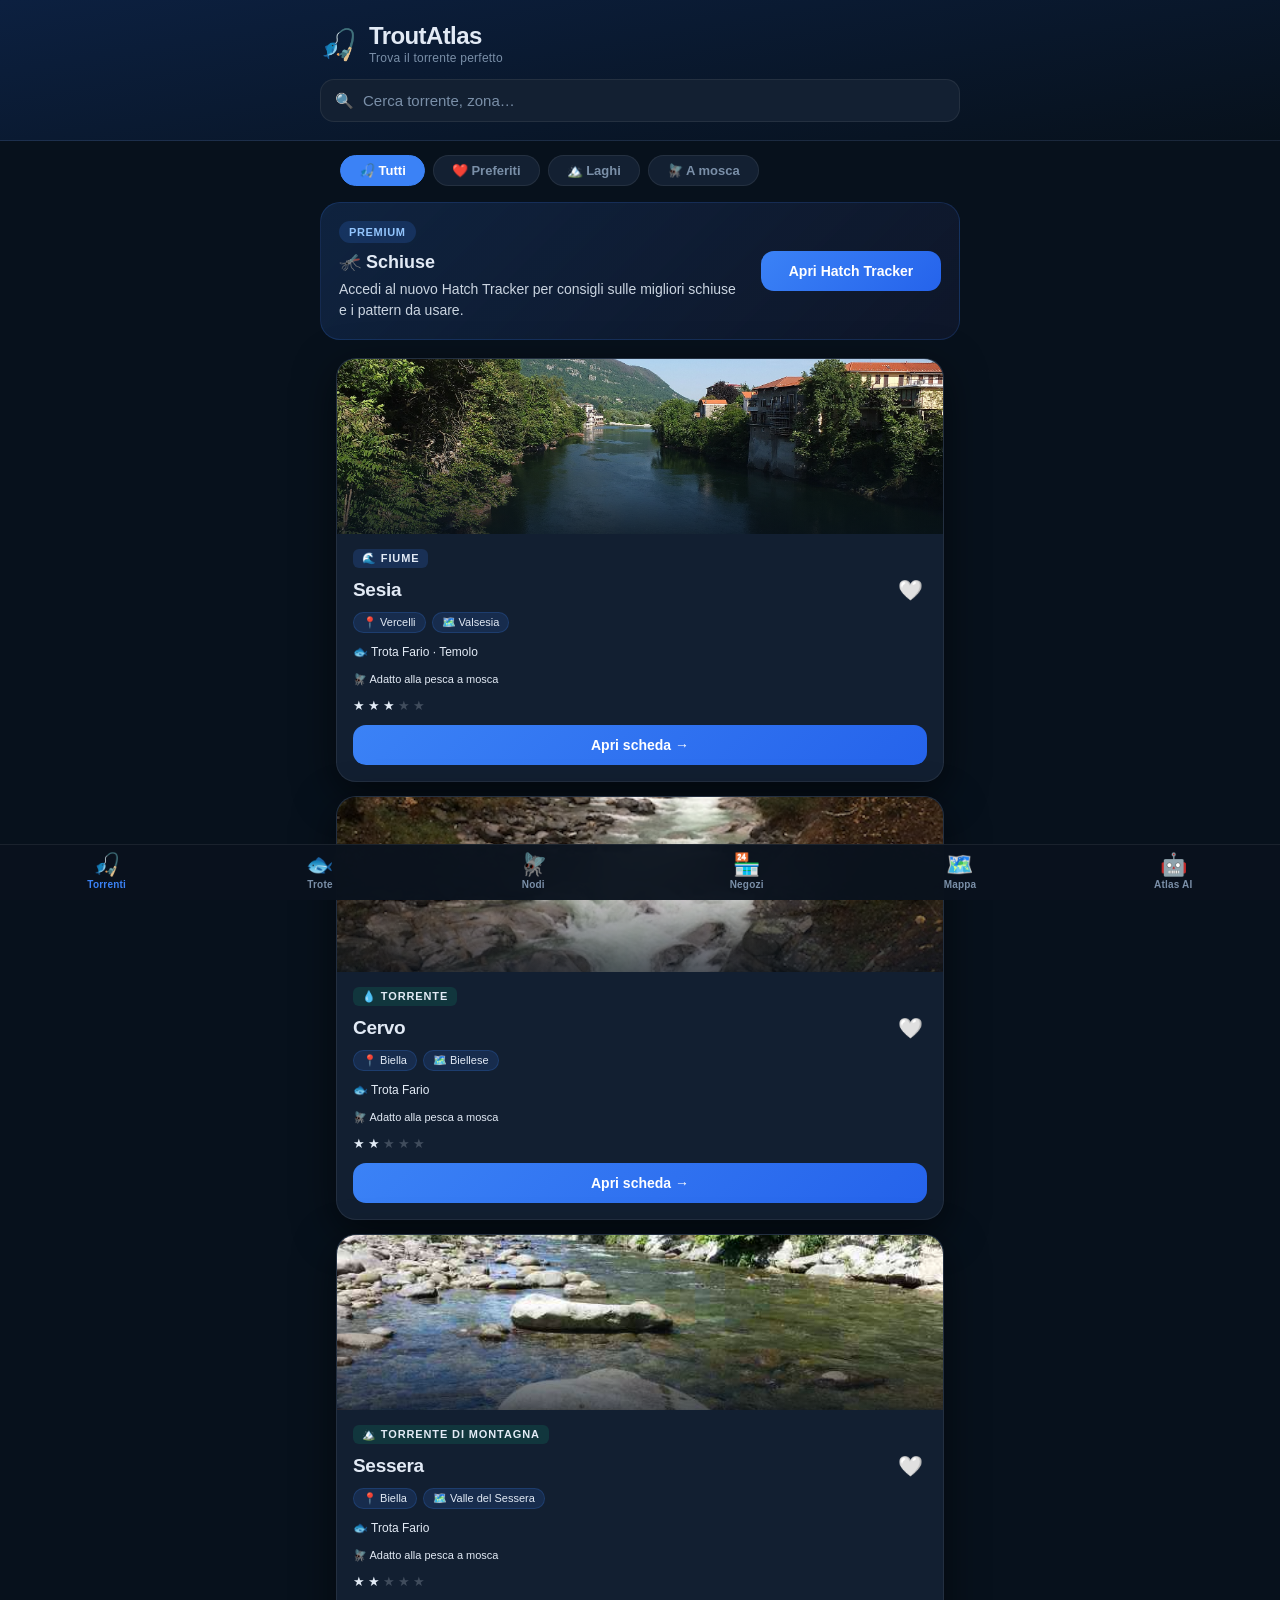
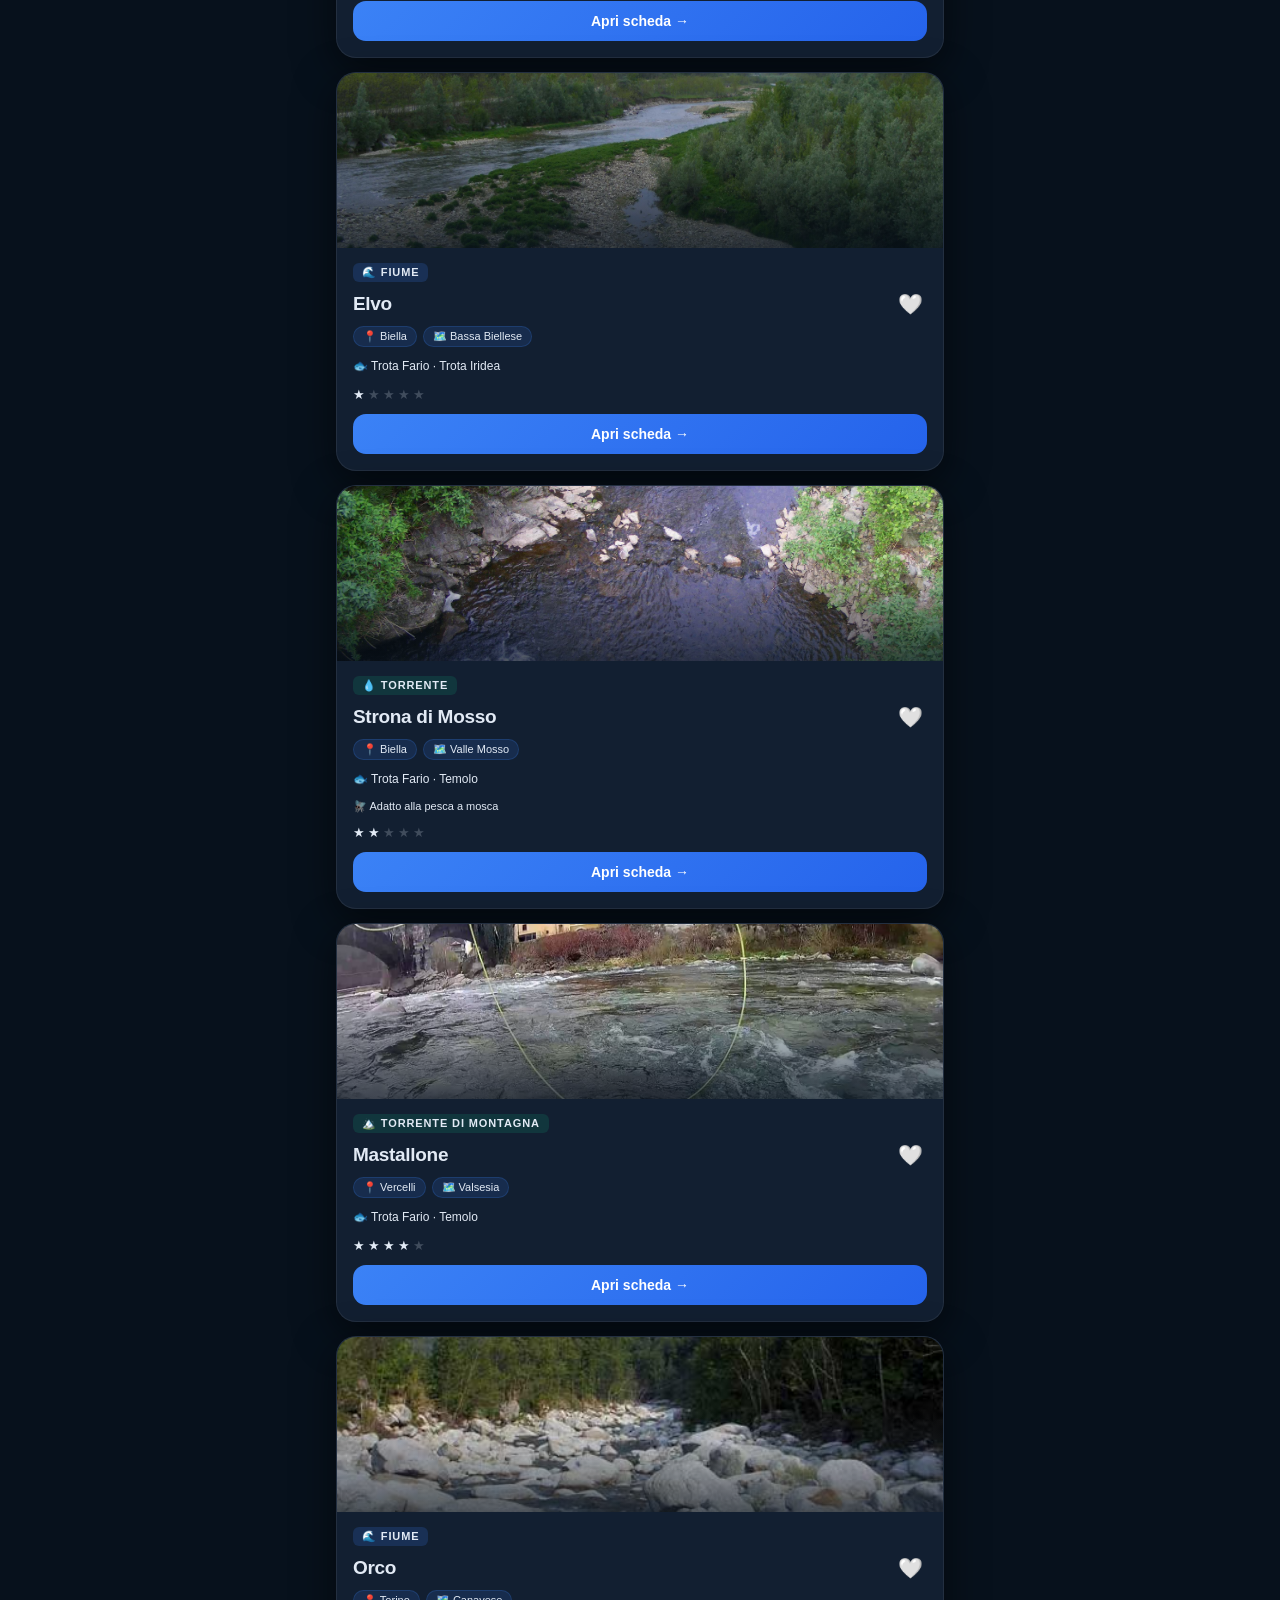
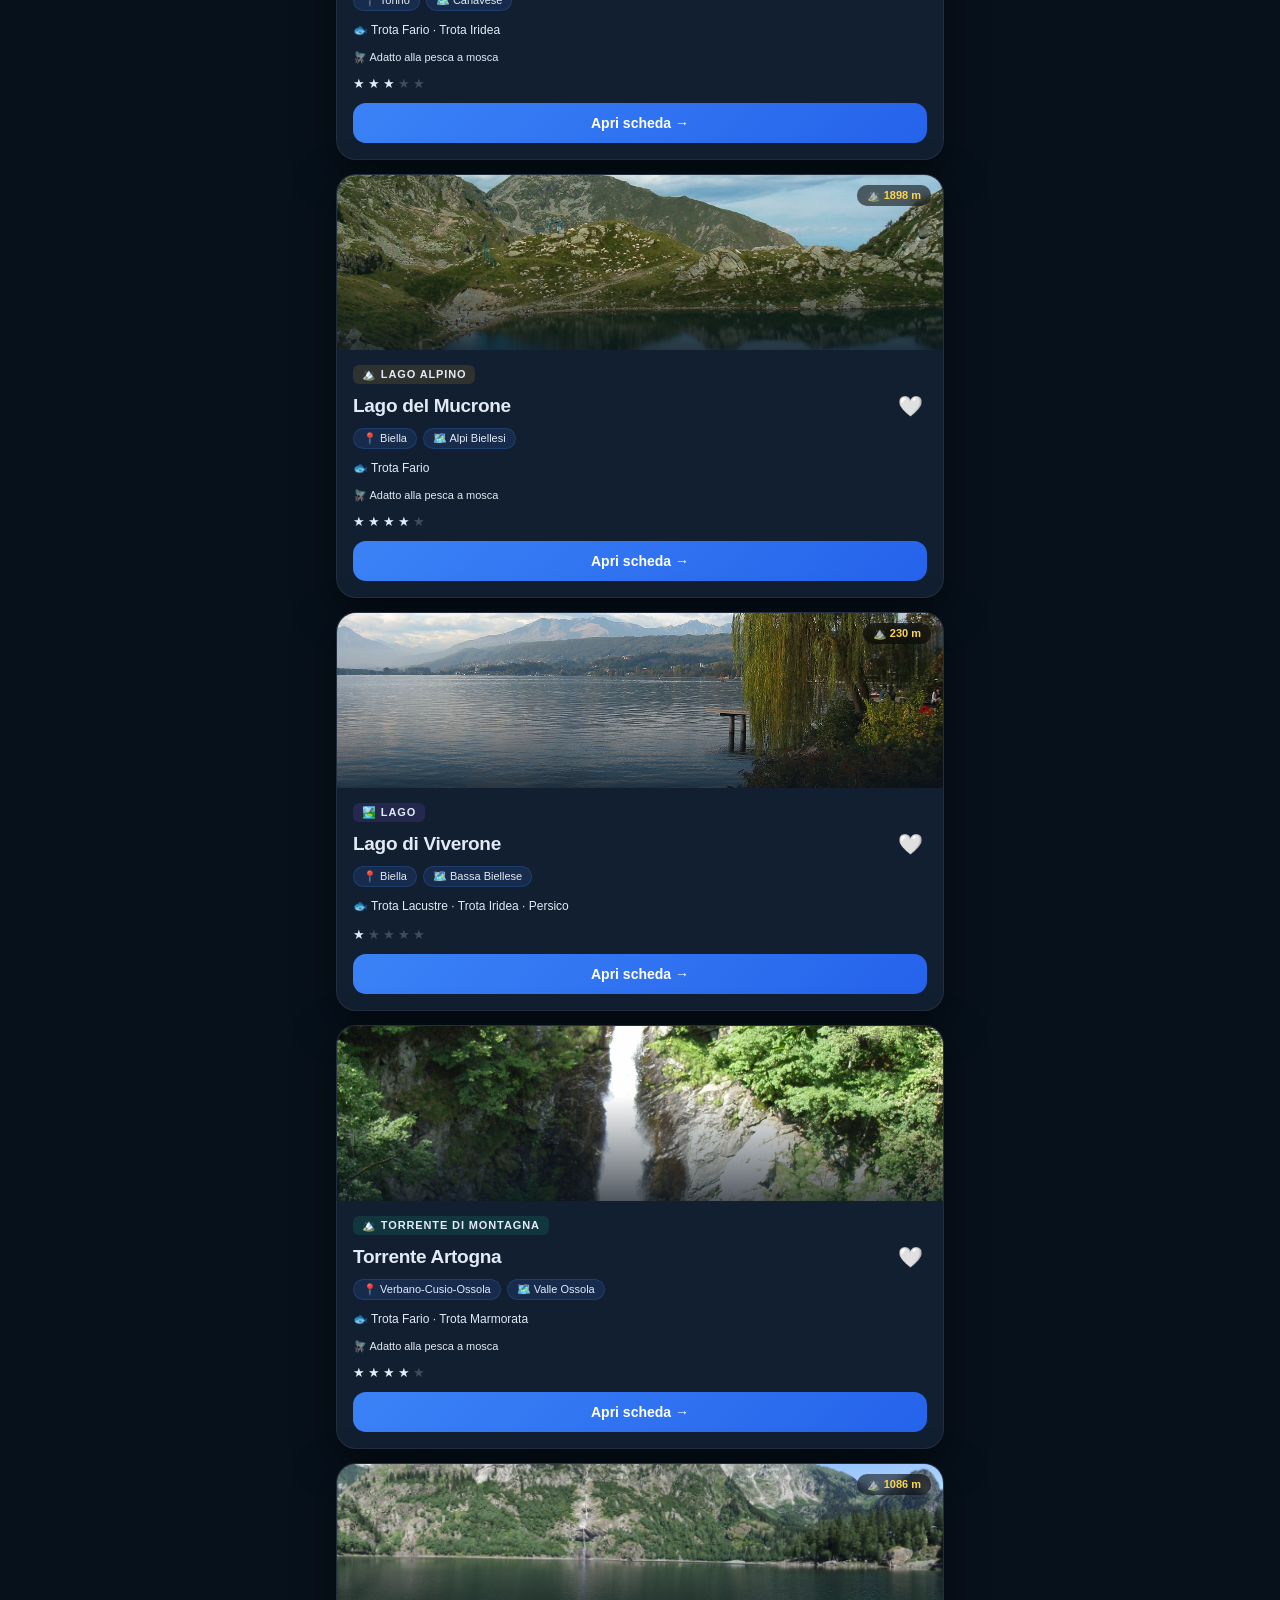
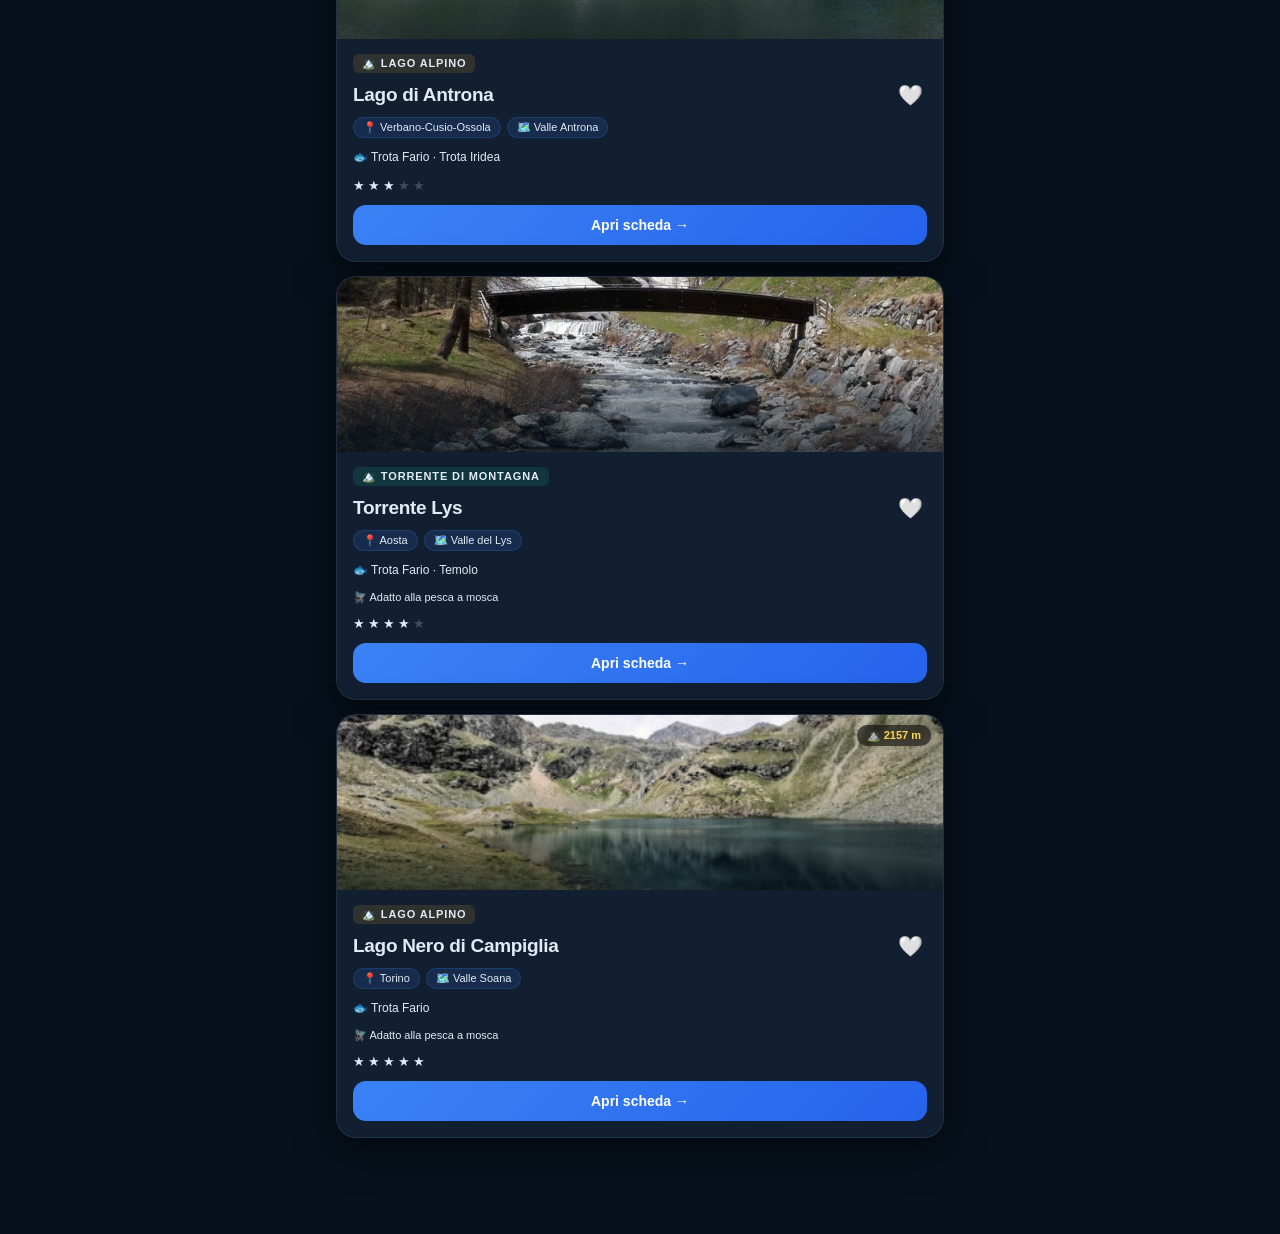
==== commit 9260f0d9: "pulizia" ====
--- a/index.html
+++ b/index.html
@@ -44,21 +44,6 @@
   </div>
 </div>
 
-<div style="max-width:640px;margin:0 auto;padding:12px;">
-  <section id="latest-updates" class="updates" aria-label="Latest updates">
-    <h3>Aggiornamenti TroutAtlas</h3>
-    <ul id="updates-list" style="list-style:none;padding:0;margin:0;"> </ul>
-  </section>
-
-  <section id="hatch-preview" aria-label="Hatch Tracker Preview" style="margin-top:12px;">
-    <h3>Hatch Tracker — Oggi</h3>
-    <div id="hatch-content">
-      <p>Caricamento dati Hatch Tracker…</p>
-    </div>
-    <a class="btn" href="schiuse.html">Apri Hatch Tracker completo</a>
-  </section>
-</div>
-
 <main>
   <div id="river-list"></div>
 </main>
@@ -72,50 +57,12 @@
   <a class="bnav-item" href="atlas.html"><span class="bnav-icon">🤖</span>Atlas AI</a>
 </nav>
 
-<script src="schiuse-data.js"></script>
-<script src="updates.js"></script>
 <script src="app.js?v=19"></script>
 <script>
-  (function(){
-    try {
-      // Render latest updates
-      const updatesList = document.getElementById('updates-list');
-      if (window.LATEST_UPDATES && updatesList) {
-        LATEST_UPDATES.slice(0,5).forEach(u => {
-          const li = document.createElement('li');
-          li.style.padding = '8px 0';
-          li.innerHTML = `<strong>${u.title}</strong> — <small>${u.date}</small><div>${u.desc}</div>`;
-          updatesList.appendChild(li);
-        });
-      }
-
-      // Simple Hatch Tracker preview based on month
-      const hatchContent = document.getElementById('hatch-content');
-      if (window.SCHIUSE_SPECIES && hatchContent) {
-        const month = (new Date()).getMonth() + 1;
-        const active = SCHIUSE_SPECIES.filter(s => s.activeMonths.includes(month));
-        const species = active.length ? active[0] : SCHIUSE_SPECIES[0];
-        hatchContent.innerHTML = `
-          <div style=\"display:flex;gap:12px;align-items:center\"> 
-            <img src=\"${species.image}\" alt=\"${species.title}\" style=\"width:96px;height:64px;object-fit:cover;border-radius:6px\"> 
-            <div>
-              <strong>${species.title}</strong>
-              <div style=\"font-size:90%\">${species.summary}</div>
-              <div style=\"margin-top:6px;font-size:90%\"><em>Pattern:</em> ${species.pattern}</div>
-            </div>
-          </div>
-        `;
-      }
-    } catch(e){ console.error('Hatch/Updates render error', e); }
-  })();
-</script>
-<script>
-  if ('serviceWorker' in navigator) {
-    navigator.serviceWorker.register('/sw.js?v=21');
-  }
   window.addEventListener('online',  () => document.body.classList.remove('offline'));
   window.addEventListener('offline', () => document.body.classList.add('offline'));
   if (!navigator.onLine) document.body.classList.add('offline');
 </script>
+<script src="sw-register.js?v=22"></script>
 </body>
 </html>
--- a/style.css
+++ b/style.css
@@ -165,7 +165,55 @@
 .timeline-row { display: flex; align-items: center; justify-content: space-between; padding: 12px 14px; border-bottom: 1px solid rgba(255,255,255,.06); font-size: 13px; }
 .timeline-row:last-child { border-bottom: none; }
 .timeline-empty, .schiuse-empty { padding: 18px 14px; color: var(--muted); text-align: center; }
-.schiuse-species-grid { display: grid; gap: 12px; }
+.diet-grid { display: grid; gap: 12px; grid-template-columns: repeat(auto-fit, minmax(180px, 1fr)); margin-top: 12px; }
+.diet-card { border: 1px solid var(--border); border-radius: 18px; background: var(--card2); padding: 16px; display: flex; align-items: flex-start; gap: 12px; cursor: pointer; transition: transform .18s ease, border-color .18s ease, background .18s ease; }
+.diet-card:hover { transform: translateY(-1px); border-color: rgba(59,130,246,.4); background: rgba(59,130,246,.06); }
+.diet-card-icon { width: 44px; height: 44px; border-radius: 14px; background: rgba(59,130,246,.12); display: grid; place-items: center; font-size: 22px; }
+.diet-card strong { display: block; margin-bottom: 8px; font-size: 14px; }
+.diet-card p { color: var(--muted); font-size: 12px; line-height: 1.5; }
+.diet-detail-card { margin-top: 16px; padding: 18px; background: var(--card2); border: 1px solid var(--border); border-radius: 18px; min-height: 136px; }
+.diet-items { display: flex; flex-wrap: wrap; gap: 8px; margin: 12px 0; }
+.chip { display: inline-flex; align-items: center; gap: 6px; padding: 6px 10px; border-radius: 999px; background: rgba(255,255,255,.05); color: var(--muted); font-size: 12px; }
+.bio-overview { padding: 18px; background: var(--card2); border: 1px solid var(--border); border-radius: 18px; margin-bottom: 14px; }
+.bio-meta { display: grid; gap: 10px; grid-template-columns: repeat(auto-fit, minmax(140px, 1fr)); margin-top: 12px; }
+.bio-meta div { background: var(--card); padding: 12px 14px; border-radius: 16px; line-height: 1.4; }
+.bio-meta strong { display: block; margin-bottom: 6px; font-size: 12px; color: var(--muted); }
+.bio-meta span { display: block; font-weight: 700; }
+.biodiversity-grid { display: grid; gap: 12px; grid-template-columns: repeat(auto-fit, minmax(150px, 1fr)); }
+.biodiversity-card { background: var(--card2); border: 1px solid var(--border); border-radius: 18px; padding: 16px; min-height: 110px; }
+.biodiversity-card strong { display: block; margin-bottom: 8px; }
+.hatch-summary { background: var(--card2); border: 1px solid var(--border); border-radius: 18px; padding: 16px; margin-bottom: 16px; }
+.hatch-summary-row { display: grid; gap: 10px; grid-template-columns: repeat(auto-fit, minmax(120px, 1fr)); }
+.hatch-summary-row strong { display: block; color: var(--muted); font-size: 12px; margin-bottom: 6px; }
+.hatch-summary-row span { font-weight: 700; }
+.hatch-summary-note { margin-top: 12px; color: var(--muted); font-size: 13px; line-height: 1.5; }
+.timeline-grid { display: grid; gap: 12px; grid-template-columns: repeat(auto-fit, minmax(140px, 1fr)); }
+.timeline-tile { padding: 16px; border-radius: 18px; border: 1px solid var(--border); background: var(--card2); min-height: 112px; }
+.timeline-tile.active { border-color: rgba(34,197,94,.35); background: rgba(34,197,94,.08); }
+.timeline-label { font-weight: 700; margin-bottom: 10px; }
+.timeline-status { color: var(--muted); font-size: 13px; line-height: 1.4; }
+.match-grid { display: grid; gap: 14px; grid-template-columns: repeat(auto-fit, minmax(220px, 1fr)); }
+.match-card { background: var(--card2); border: 1px solid var(--border); border-radius: 18px; padding: 18px; display: flex; flex-direction: column; gap: 12px; min-height: 190px; }
+.match-score { display: inline-flex; align-items: center; justify-content: center; width: 50px; height: 32px; border-radius: 999px; background: rgba(34,197,94,.12); color: #9ee7ff; font-weight: 800; font-size: 13px; }
+.match-card strong { font-size: 15px; }
+.match-type { color: var(--accent); font-size: 12px; text-transform: uppercase; letter-spacing: .04em; }
+.why-card { padding: 20px; border-radius: 18px; background: var(--card2); border: 1px solid var(--border); }
+.why-header { display: flex; align-items: center; justify-content: space-between; gap: 12px; margin-bottom: 14px; }
+.why-header strong { font-size: 14px; }
+.why-header span { color: var(--accent); font-size: 12px; font-weight: 700; }
+.why-reasons { list-style: none; margin: 0; padding: 0; display: grid; gap: 10px; }
+.why-reasons li { color: var(--muted); font-size: 13px; line-height: 1.5; }
+.catalog-grid { display: grid; gap: 14px; grid-template-columns: repeat(auto-fit, minmax(220px, 1fr)); }
+.fly-card { background: var(--card); border: 1px solid var(--border); border-radius: 18px; overflow: hidden; display: grid; grid-template-rows: auto 1fr; }
+.fly-img { width: 100%; height: 150px; object-fit: cover; display: block; background: var(--card2); }
+.fly-img-placeholder { width: 100%; min-height: 150px; display: flex; flex-direction: column; align-items: center; justify-content: center; gap: 10px; padding: 16px; background: var(--card2); text-align: center; }
+.fly-body { padding: 16px; display: grid; gap: 10px; }
+.fly-name { font-weight: 800; font-size: 15px; }
+.fly-type { color: var(--accent); font-size: 12px; text-transform: uppercase; letter-spacing: .04em; }
+.fly-desc { font-size: 12px; color: var(--muted); line-height: 1.5; }
+.fly-meta { display: flex; flex-wrap: wrap; gap: 8px; font-size: 12px; color: var(--muted); }
+.fly-meta span { background: rgba(255,255,255,.05); padding: 6px 10px; border-radius: 999px; }
+.species-grid { display: grid; gap: 12px; grid-template-columns: repeat(auto-fit, minmax(220px, 1fr)); }
 .species-card { display: grid; grid-template-columns: 84px 1fr; gap: 12px; background: var(--card2); border: 1px solid var(--border); border-radius: 18px; overflow: hidden; }
 .species-card img { width: 84px; height: 84px; object-fit: cover; }
 .species-card div { padding: 12px 14px; }
@@ -989,7 +1037,6 @@
 .loc-explore-link:hover { background: rgba(37,99,235,.2); }
 
 /* Permits card */
-.perm-section { }
 .perm-card {
   background: rgba(37,99,235,.05); border: 1px solid rgba(37,99,235,.2);
   border-radius: 16px; overflow: hidden; margin-top: 12px;
@@ -1041,7 +1088,6 @@
 .perm-pos-addr, .perm-pos-meta { color: var(--muted); margin-top: 2px; }
 
 /* Trip prep card */
-.trip-prep-section { }
 .trip-prep-sub { font-size: 13px; color: var(--muted); margin: -4px 0 14px; line-height: 1.5; }
 .trip-rows { display: flex; flex-direction: column; gap: 12px; }
 .trip-row { display: flex; gap: 12px; align-items: flex-start; }
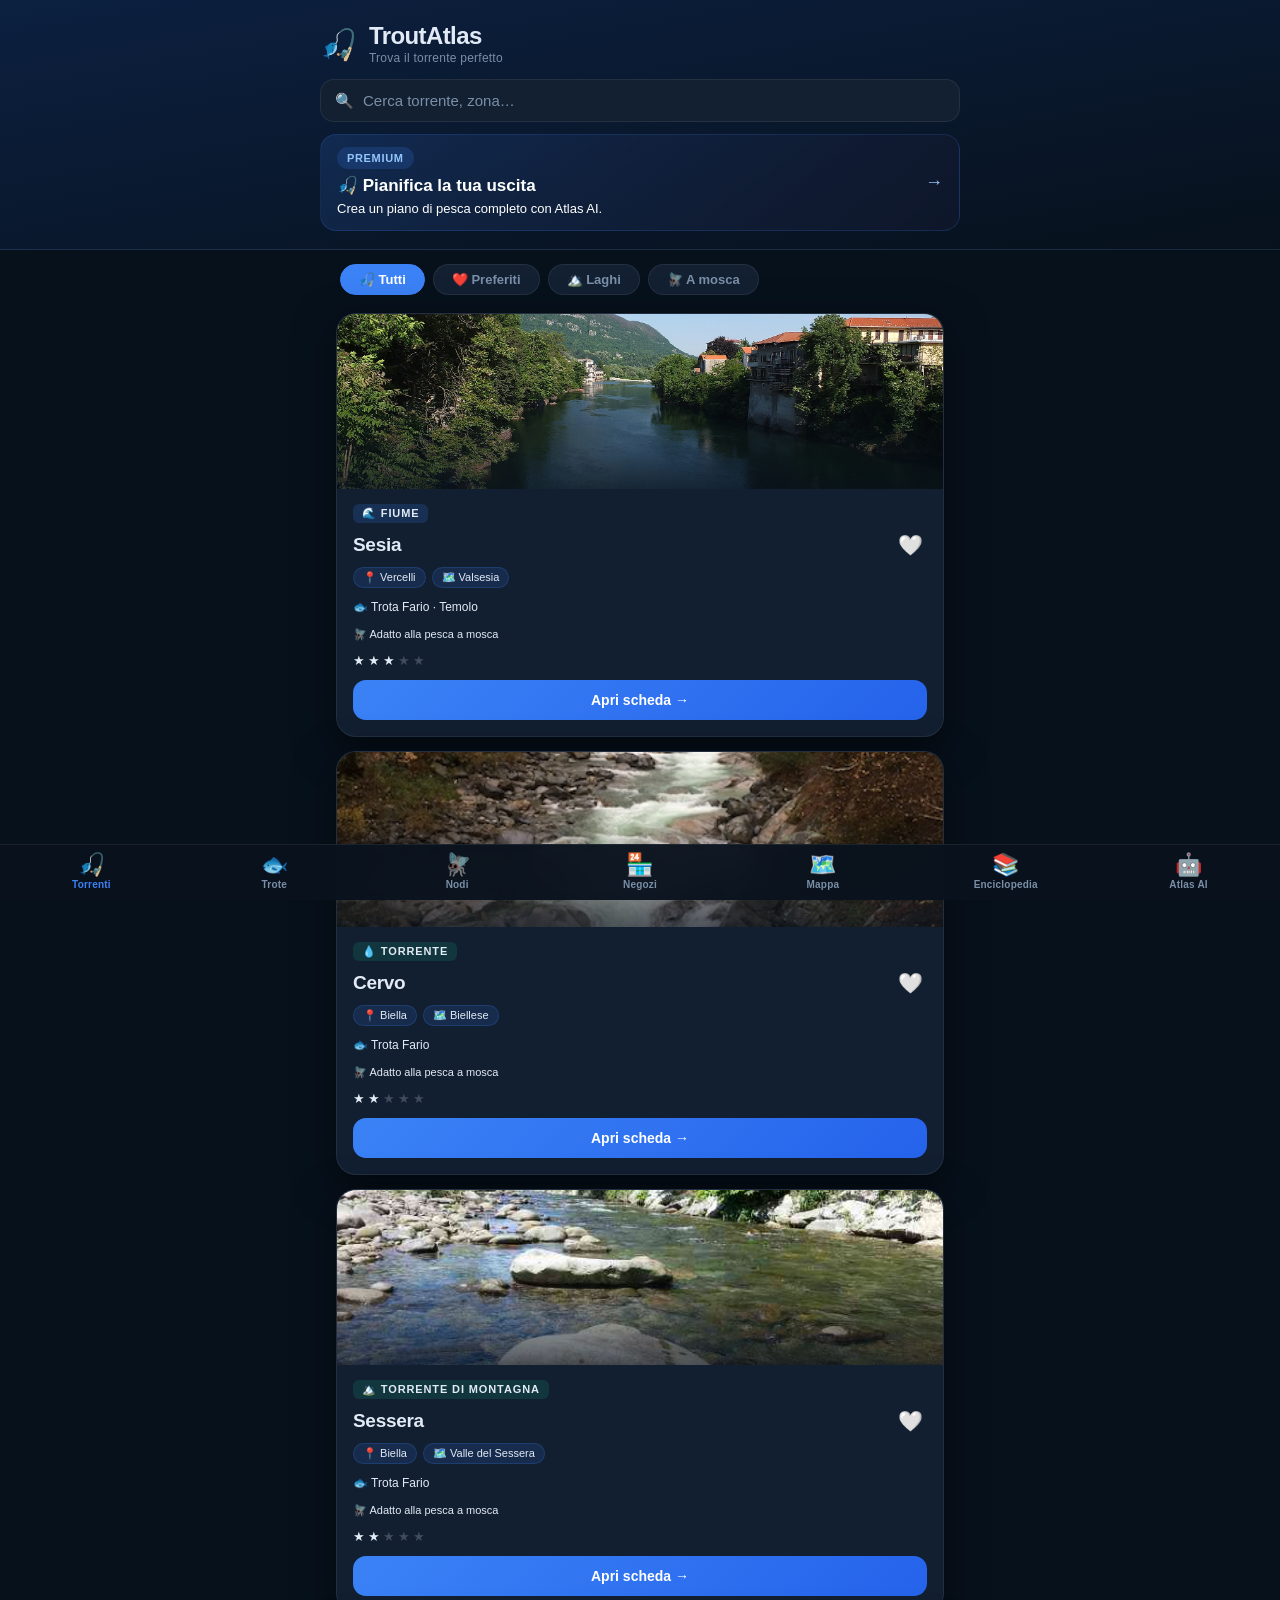
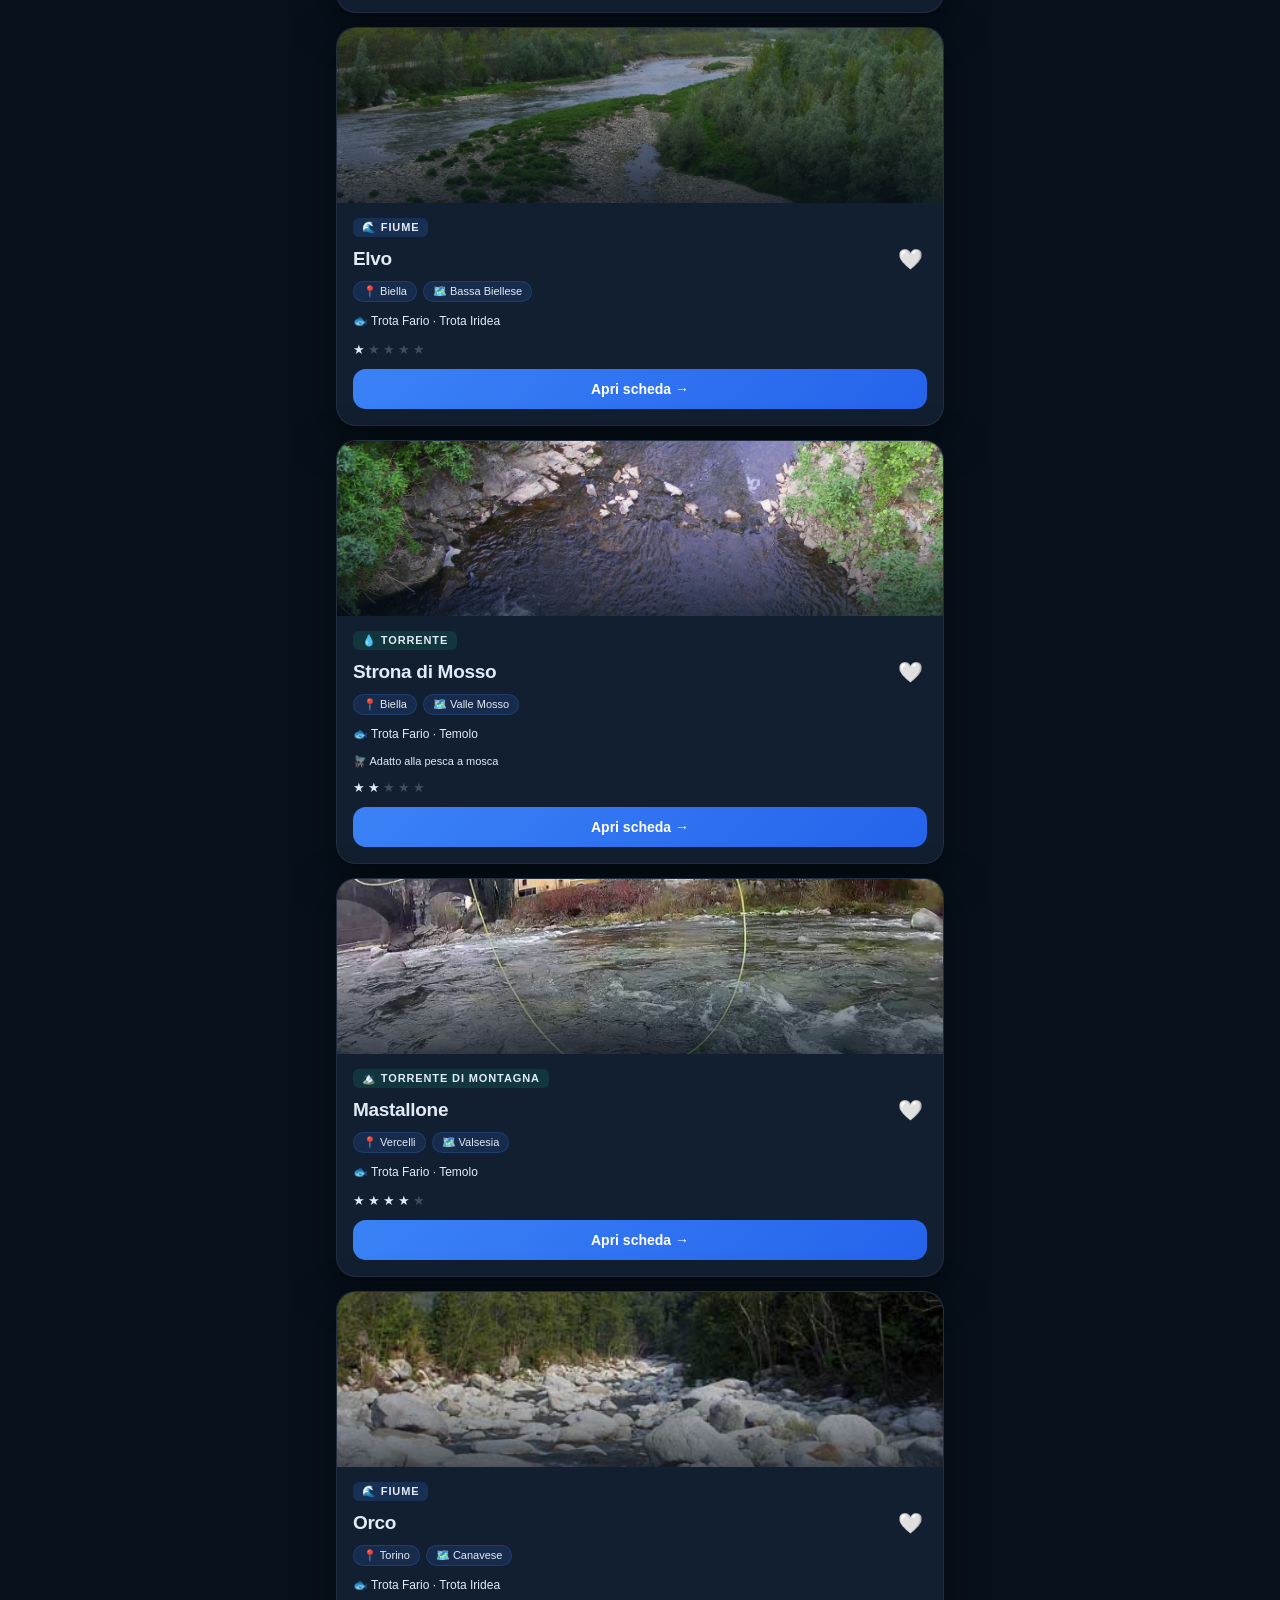
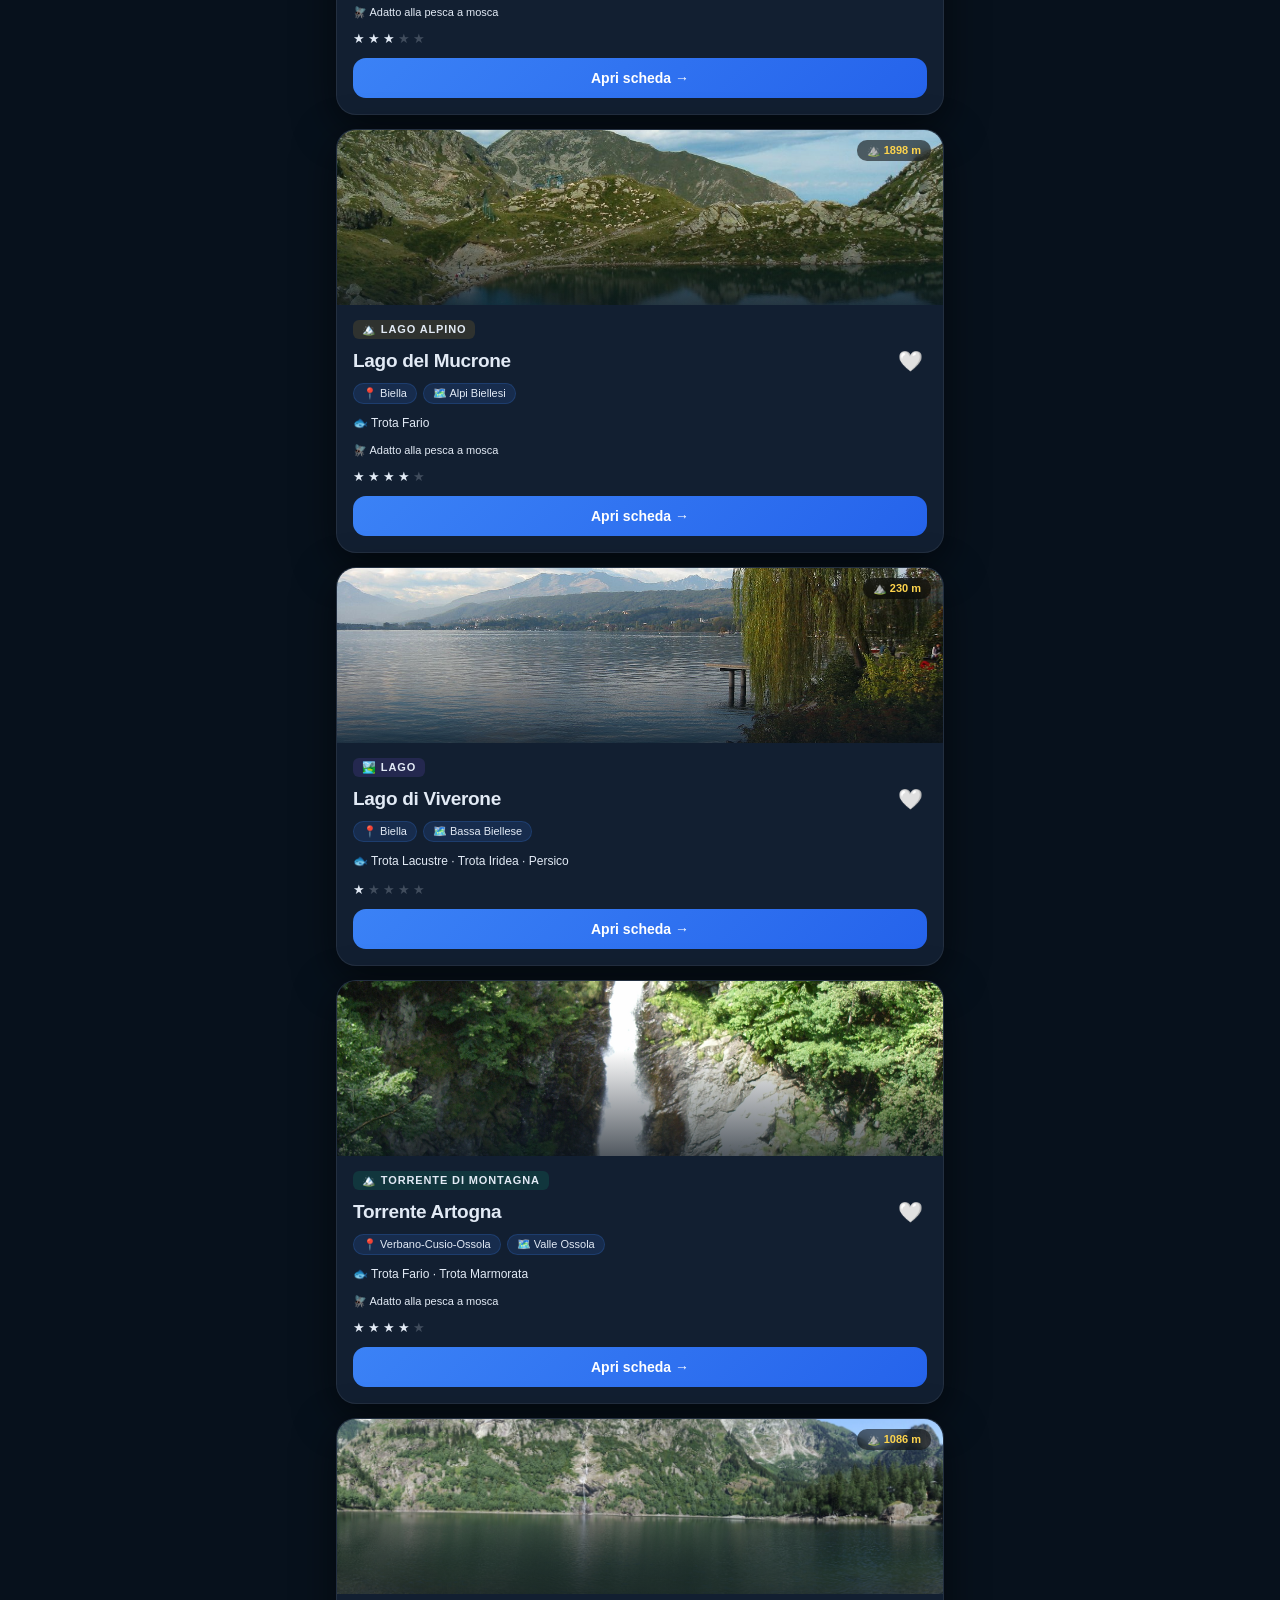
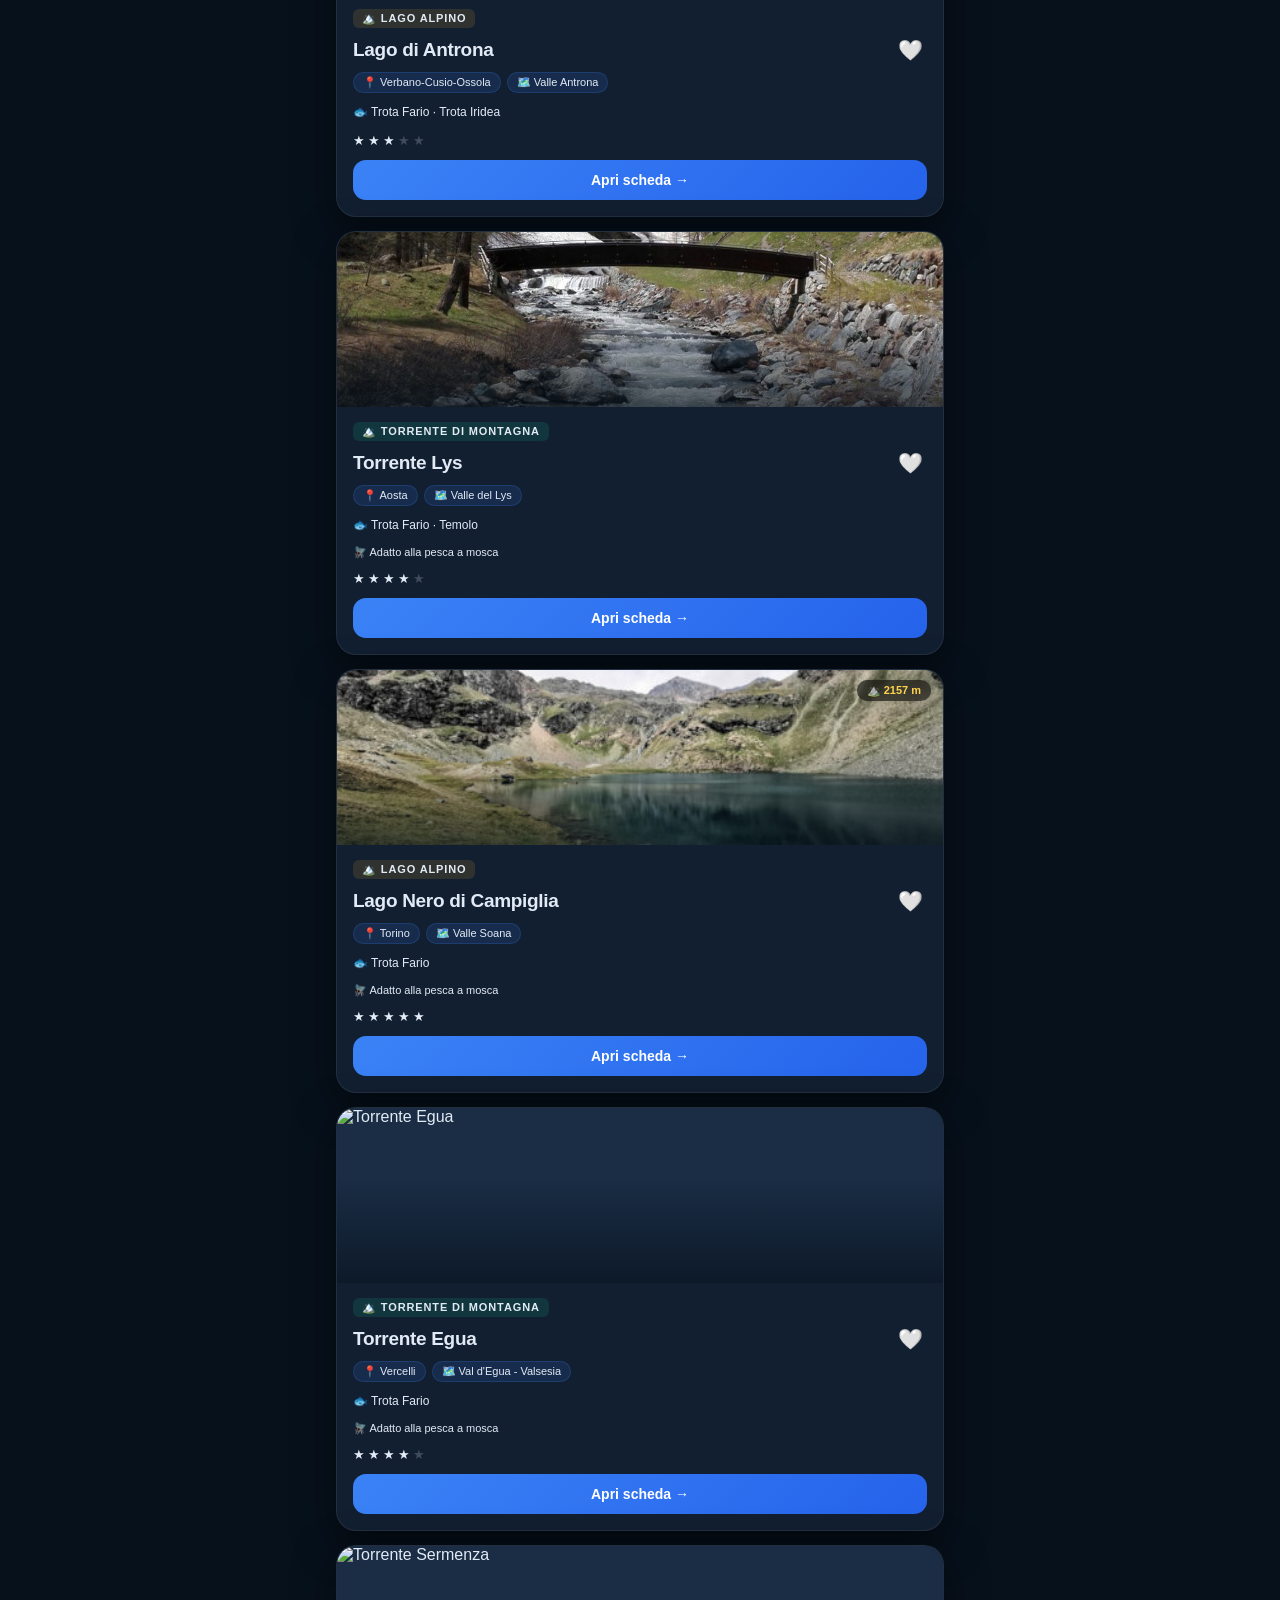
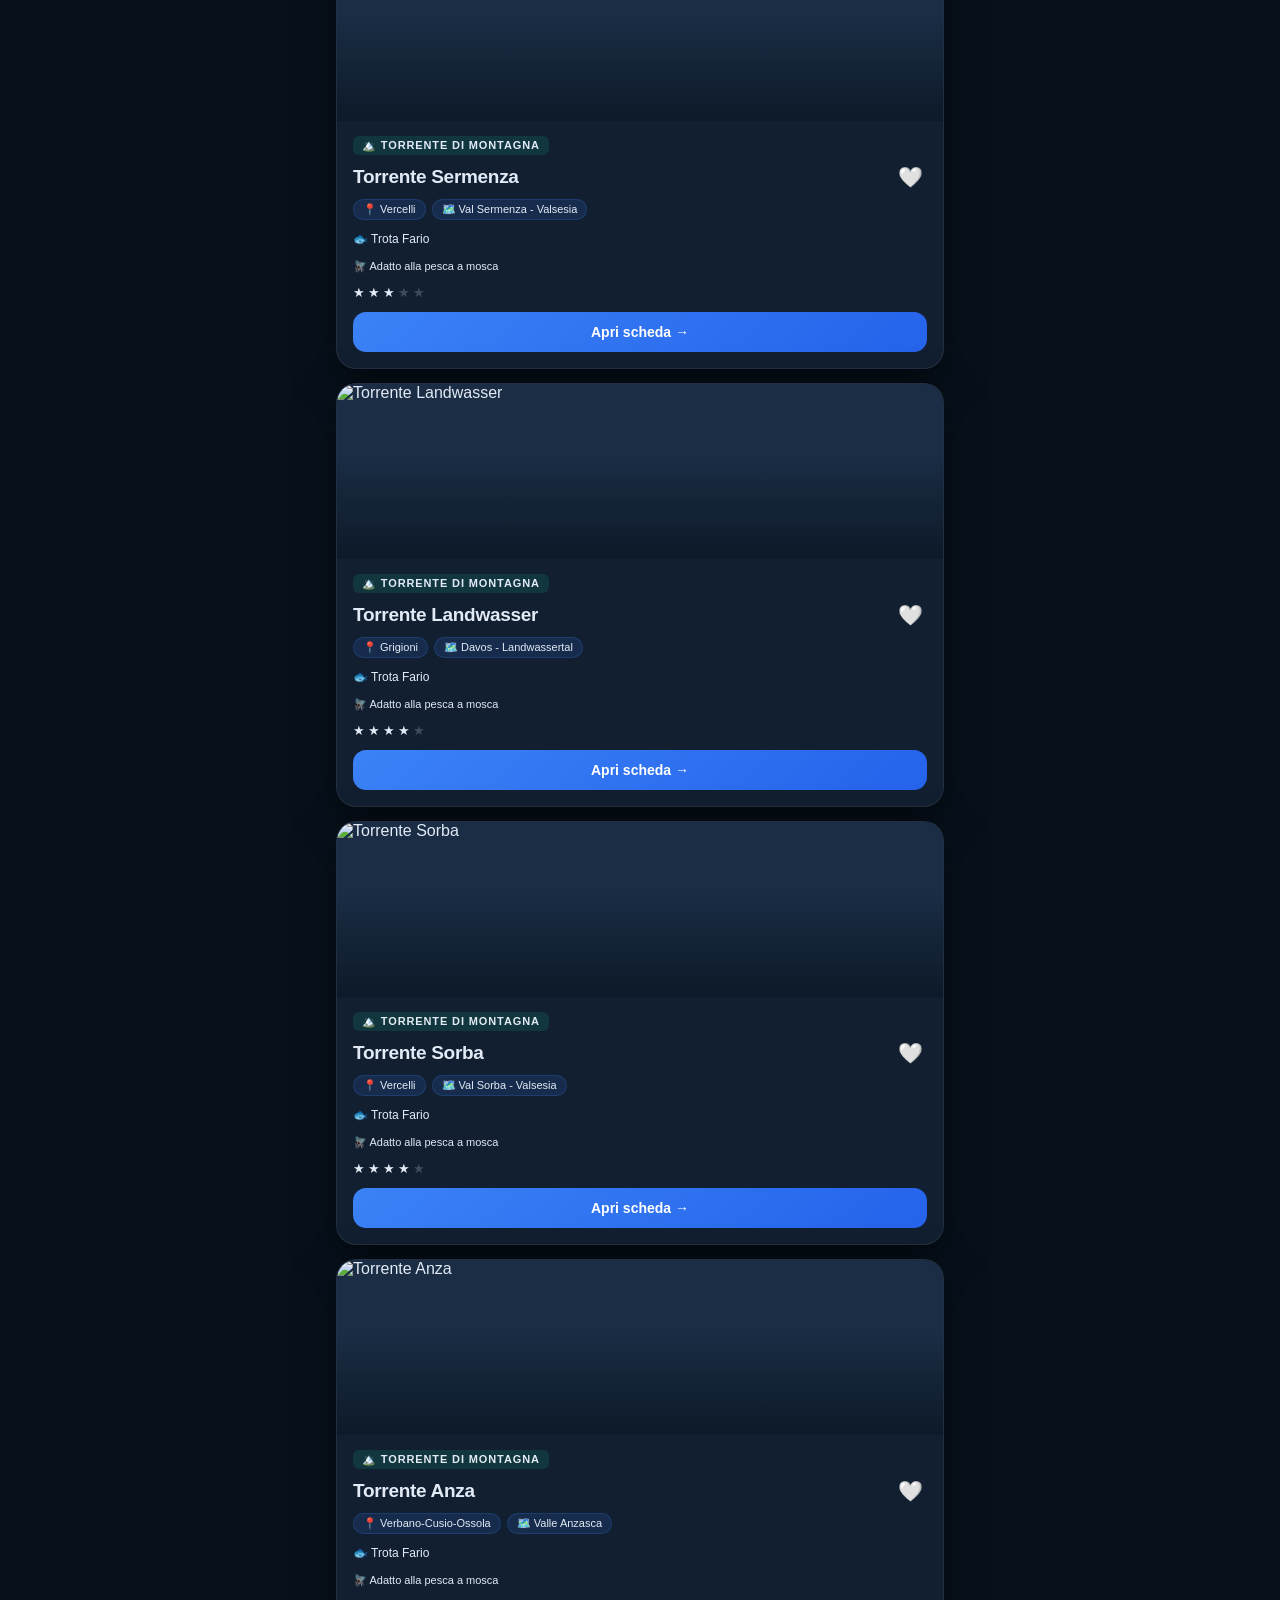
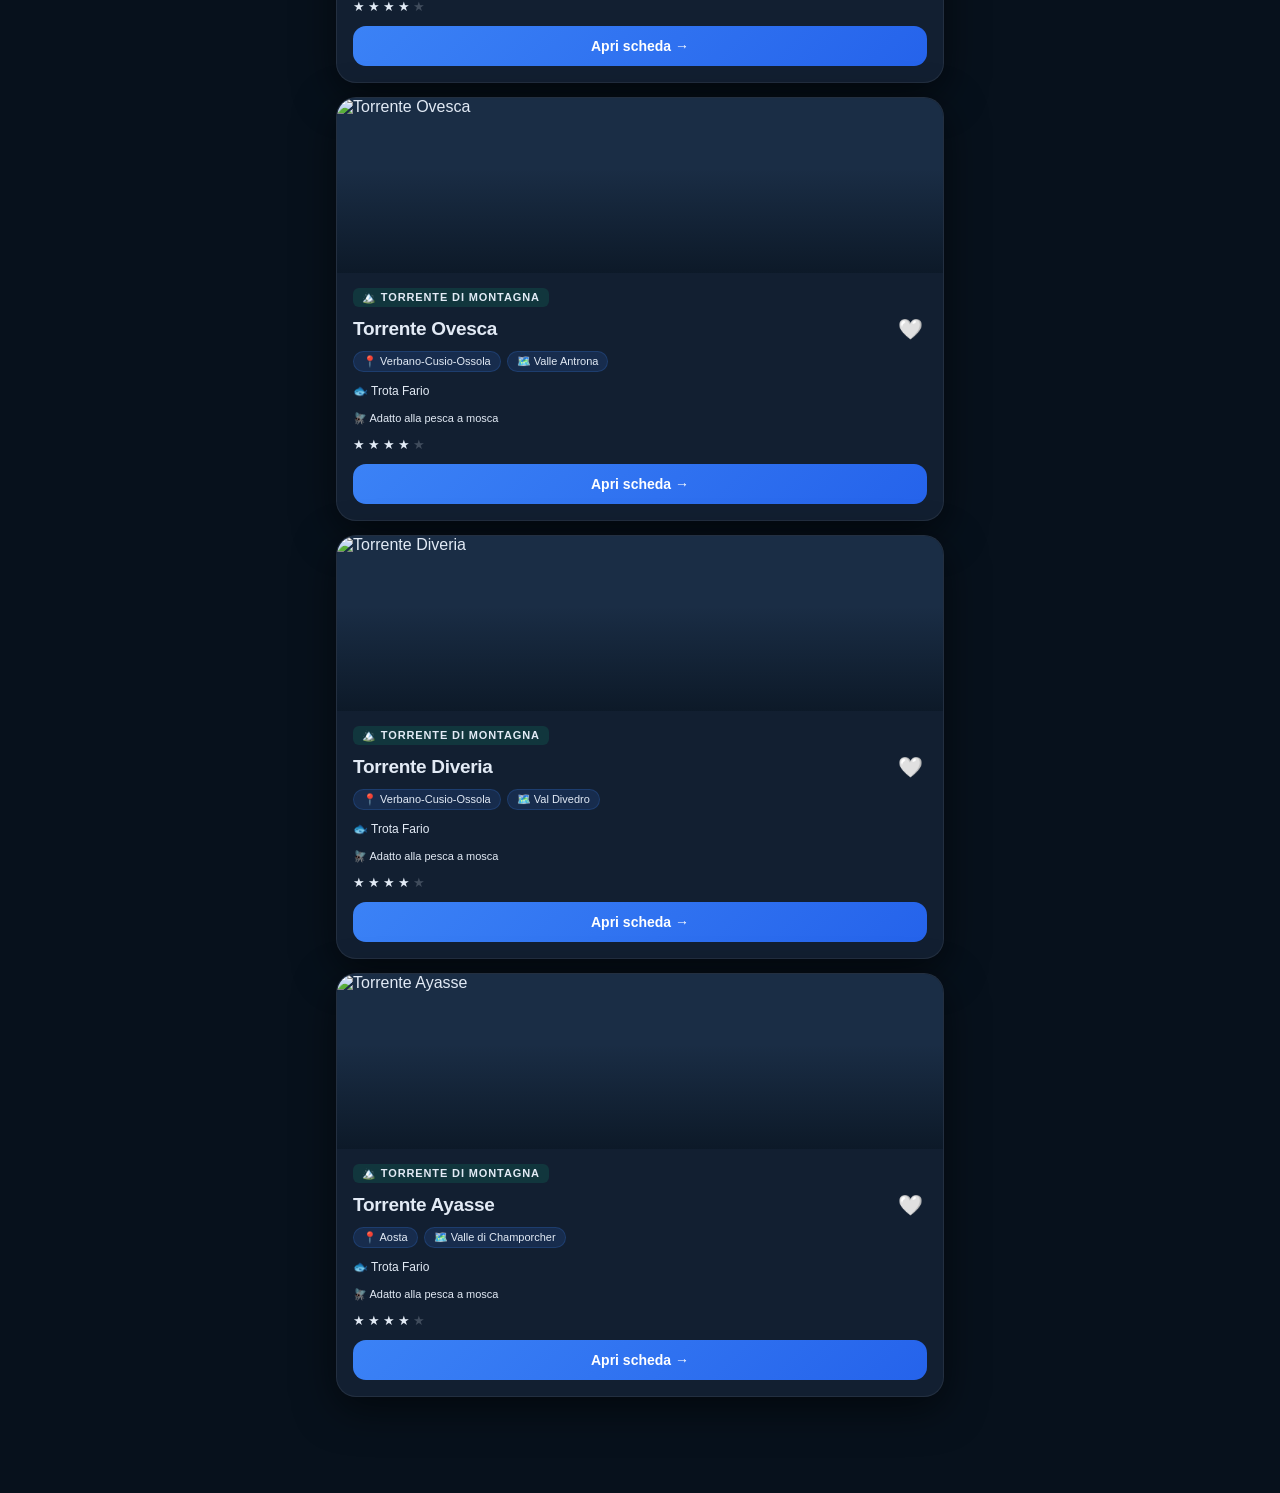
==== commit 15ed620c: "new functions" ====
--- a/index.html
+++ b/index.html
@@ -23,6 +23,14 @@
       <span class="search-icon">🔍</span>
       <input id="search" type="text" placeholder="Cerca torrente, zona…">
     </div>
+    <button class="feature-card trip-home-banner" id="trip-home-banner" type="button" aria-haspopup="dialog" aria-controls="trip-planner-overlay">
+      <div class="feature-card-copy trip-home-banner-copy">
+        <span class="feature-chip">Premium</span>
+        <h2 id="trip-banner-title">🎣 Pianifica la tua uscita</h2>
+        <p id="trip-banner-subtitle">Crea un piano di pesca completo con Atlas AI.</p>
+      </div>
+      <span class="trip-home-banner-arrow" aria-hidden="true">→</span>
+    </button>
   </div>
 </header>
 
@@ -33,20 +41,29 @@
     <button class="tab" data-tab="lago">🏔️ Laghi</button>
     <button class="tab" data-tab="fly">🪰 A mosca</button>
   </div>
-
-  <div class="feature-card">
-    <div class="feature-card-copy">
-      <span class="feature-chip">Premium</span>
-      <h2>🦟 Schiuse</h2>
-      <p>Accedi al nuovo Hatch Tracker per consigli sulle migliori schiuse e i pattern da usare.</p>
-    </div>
-    <a class="btn btn-primary feature-cta" href="schiuse.html">Apri Hatch Tracker</a>
-  </div>
 </div>
 
 <main>
   <div id="river-list"></div>
 </main>
+
+<div class="trip-planner-overlay" id="trip-planner-overlay" aria-hidden="true">
+  <div class="trip-planner-modal" role="dialog" aria-modal="true" aria-labelledby="trip-step-title">
+    <div class="trip-planner-head">
+      <div class="trip-planner-kicker">Pianificatore di uscita Atlas AI</div>
+      <button class="modal-close" id="trip-close-btn" type="button" aria-label="Chiudi planner">✕</button>
+    </div>
+    <div class="trip-planner-title-wrap">
+      <h3 class="trip-step-title" id="trip-step-title">Scegli il torrente</h3>
+      <p class="trip-step-subtitle" id="trip-step-subtitle">Seleziona il corso d'acqua da pianificare.</p>
+    </div>
+    <div class="trip-planner-body" id="trip-step-content"></div>
+    <div class="trip-planner-footer">
+      <button class="btn btn-outline" id="trip-back-btn" type="button">Indietro</button>
+      <button class="btn btn-primary" id="trip-next-btn" type="button">Continua</button>
+    </div>
+  </div>
+</div>
 
 <nav class="bottom-nav">
   <a class="bnav-item active" href="index.html"><span class="bnav-icon">🎣</span>Torrenti</a>
@@ -54,10 +71,13 @@
   <a class="bnav-item" href="knots.html"><span class="bnav-icon">🪰</span>Nodi</a>
   <a class="bnav-item" href="negozi.html"><span class="bnav-icon">🏪</span>Negozi</a>
   <a class="bnav-item" href="mappa.html"><span class="bnav-icon">🗺️</span>Mappa</a>
+  <a class="bnav-item" href="encyclopedia.html"><span class="bnav-icon">📚</span>Enciclopedia</a>
   <a class="bnav-item" href="atlas.html"><span class="bnav-icon">🤖</span>Atlas AI</a>
 </nav>
 
-<script src="app.js?v=19"></script>
+<script src="schiuse-data.js?v=22"></script>
+<script src="encyclopedia-integration.js?v=1"></script>
+<script src="app.js?v=22"></script>
 <script>
   window.addEventListener('online',  () => document.body.classList.remove('offline'));
   window.addEventListener('offline', () => document.body.classList.add('offline'));
--- a/style.css
+++ b/style.css
@@ -132,6 +132,546 @@
   font-size: 14px;
 }
 .feature-cta { max-width: 180px; }
+
+.trip-home-banner {
+  width: 100%;
+  margin-top: 12px;
+  padding: 12px 16px;
+  border-radius: 16px;
+  text-align: left;
+  cursor: pointer;
+  transition: transform .2s ease, border-color .2s ease, background .2s ease;
+}
+.trip-home-banner:hover {
+  transform: translateY(-1px);
+  border-color: rgba(59,130,246,.35);
+  background: linear-gradient(135deg, rgba(59,130,246,.2), rgba(15,23,42,.96));
+}
+.trip-home-banner-copy { max-width: calc(100% - 24px); }
+.trip-home-banner .feature-chip { margin-bottom: 6px; }
+.trip-home-banner h2 {
+  font-size: 17px;
+  margin-bottom: 4px;
+  color: #fff;
+}
+.trip-home-banner p {
+  font-size: 13px;
+  line-height: 1.4;
+  color: #fff;
+}
+.trip-home-banner-arrow {
+  font-size: 18px;
+  color: #93c5fd;
+  font-weight: 700;
+  align-self: center;
+}
+
+/* Trip Planner Overlay */
+body.trip-planner-open {
+  overflow: hidden;
+}
+
+.trip-planner-overlay {
+  display: none;
+  position: fixed;
+  inset: 0;
+  z-index: 1300;
+  background: rgba(2,6,12,.72);
+  backdrop-filter: blur(8px);
+  padding: 0;
+}
+
+.trip-planner-overlay.open {
+  display: block;
+}
+
+.trip-planner-modal {
+  width: 100%;
+  max-width: 640px;
+  height: 100dvh;
+  margin: 0 auto;
+  background: var(--surface);
+  border-left: 1px solid var(--border);
+  border-right: 1px solid var(--border);
+  display: flex;
+  flex-direction: column;
+  animation: tripFadeIn .24s ease;
+}
+
+@keyframes tripFadeIn {
+  from { opacity: 0; transform: translateY(8px); }
+  to { opacity: 1; transform: translateY(0); }
+}
+
+.trip-planner-head {
+  display: flex;
+  align-items: center;
+  justify-content: space-between;
+  padding: 14px 16px 10px;
+  border-bottom: 1px solid var(--border);
+}
+
+.trip-planner-kicker {
+  font-size: 11px;
+  color: #93c5fd;
+  text-transform: uppercase;
+  letter-spacing: .08em;
+  font-weight: 800;
+}
+
+.trip-planner-title-wrap {
+  padding: 16px;
+  border-bottom: 1px solid var(--border);
+}
+
+.trip-step-title {
+  font-size: 24px;
+  font-weight: 800;
+  letter-spacing: -.4px;
+  margin-bottom: 6px;
+}
+
+.trip-step-subtitle {
+  color: var(--muted);
+  font-size: 13px;
+  line-height: 1.5;
+}
+
+.trip-step-title.leaving-left {
+  animation: tripTitleOut .24s ease forwards;
+}
+
+.trip-step-title.entering-right {
+  animation: tripTitleIn .24s ease forwards;
+}
+
+@keyframes tripTitleOut {
+  from { opacity: 1; transform: translateX(0); }
+  to { opacity: 0; transform: translateX(-16px); }
+}
+
+@keyframes tripTitleIn {
+  from { opacity: 0; transform: translateX(16px); }
+  to { opacity: 1; transform: translateX(0); }
+}
+
+.trip-planner-body {
+  flex: 1;
+  overflow-y: auto;
+  padding: 16px;
+}
+
+.trip-planner-footer {
+  display: grid;
+  grid-template-columns: 1fr 1fr;
+  gap: 10px;
+  padding: 12px 16px calc(12px + env(safe-area-inset-bottom, 0));
+  border-top: 1px solid var(--border);
+  background: rgba(10,18,30,.86);
+}
+
+.trip-grid {
+  display: grid;
+  gap: 10px;
+}
+
+.trip-choice {
+  width: 100%;
+  background: var(--card);
+  border: 1px solid var(--border);
+  border-radius: 14px;
+  padding: 13px;
+  text-align: left;
+  color: var(--text);
+  cursor: pointer;
+  transition: border-color .18s ease, transform .18s ease, background .18s ease;
+}
+
+.trip-choice:hover {
+  transform: translateY(-1px);
+  border-color: rgba(59,130,246,.35);
+}
+
+.trip-choice.active {
+  border-color: rgba(59,130,246,.45);
+  background: rgba(59,130,246,.12);
+}
+
+.trip-choice strong {
+  display: block;
+  font-size: 14px;
+  margin-bottom: 5px;
+}
+
+.trip-choice span {
+  color: var(--muted);
+  font-size: 12px;
+}
+
+.trip-date-input {
+  width: 100%;
+  padding: 12px 14px;
+  border-radius: 13px;
+  border: 1px solid var(--border);
+  background: var(--card);
+  color: var(--text);
+  font-size: 14px;
+}
+
+.trip-chip-row {
+  display: flex;
+  gap: 8px;
+  flex-wrap: wrap;
+}
+
+.trip-chip {
+  border: 1px solid var(--border);
+  border-radius: 999px;
+  padding: 8px 12px;
+  background: var(--card);
+  color: var(--text);
+  font-size: 12px;
+  font-weight: 700;
+  cursor: pointer;
+}
+
+.trip-chip.active {
+  background: rgba(59,130,246,.18);
+  border-color: rgba(59,130,246,.45);
+  color: #93c5fd;
+}
+
+.trip-section {
+  background: var(--card);
+  border: 1px solid var(--border);
+  border-radius: 16px;
+  padding: 14px;
+  margin-bottom: 10px;
+}
+
+.trip-section h4 {
+  font-size: 12px;
+  text-transform: uppercase;
+  letter-spacing: .08em;
+  color: var(--muted);
+  margin-bottom: 9px;
+}
+
+.trip-section p {
+  font-size: 13px;
+  line-height: 1.6;
+  color: #d5e2f2;
+}
+
+.trip-meta-grid {
+  display: grid;
+  grid-template-columns: 1fr 1fr;
+  gap: 8px;
+}
+
+.trip-meta-item {
+  background: var(--card2);
+  border: 1px solid var(--border);
+  border-radius: 12px;
+  padding: 9px 10px;
+}
+
+.trip-meta-item .k {
+  display: block;
+  font-size: 10px;
+  color: var(--muted);
+  text-transform: uppercase;
+  letter-spacing: .08em;
+  margin-bottom: 4px;
+}
+
+.trip-meta-item .v {
+  display: block;
+  font-size: 13px;
+  font-weight: 700;
+}
+
+.trip-list {
+  list-style: none;
+  display: grid;
+  gap: 7px;
+}
+
+.trip-list li {
+  font-size: 13px;
+  line-height: 1.5;
+}
+
+.trip-actions {
+  display: grid;
+  gap: 8px;
+}
+
+.trip-actions .btn {
+  display: flex;
+  align-items: center;
+  justify-content: center;
+  gap: 7px;
+}
+
+/* Encyclopedia */
+.ency-category-grid {
+  display: grid;
+  gap: 12px;
+  grid-template-columns: repeat(auto-fit, minmax(200px, 1fr));
+}
+
+.ency-category-card {
+  border: 1px solid var(--border);
+  border-radius: 18px;
+  background: var(--card2);
+  padding: 14px;
+  text-align: left;
+  color: var(--text);
+  cursor: pointer;
+  transition: transform .18s ease, border-color .18s ease, background .18s ease;
+}
+
+.ency-category-card:hover {
+  transform: translateY(-1px);
+  border-color: rgba(59,130,246,.35);
+}
+
+.ency-category-card.active {
+  border-color: rgba(59,130,246,.45);
+  background: rgba(59,130,246,.12);
+}
+
+.ency-category-top {
+  display: flex;
+  align-items: center;
+  justify-content: space-between;
+  margin-bottom: 10px;
+}
+
+.ency-category-icon {
+  font-size: 24px;
+}
+
+.ency-category-card strong {
+  display: block;
+  margin-bottom: 7px;
+  font-size: 14px;
+}
+
+.ency-category-card p {
+  font-size: 12px;
+  color: var(--muted);
+  line-height: 1.5;
+}
+
+.ency-results-head {
+  display: flex;
+  align-items: center;
+  justify-content: space-between;
+  gap: 10px;
+  margin-bottom: 10px;
+}
+
+.ency-entry-grid {
+  display: grid;
+  gap: 12px;
+  grid-template-columns: repeat(auto-fit, minmax(200px, 1fr));
+}
+
+.ency-entry-card {
+  border: 1px solid var(--border);
+  border-radius: 16px;
+  overflow: hidden;
+  background: var(--card);
+  cursor: pointer;
+  transition: transform .18s ease, border-color .18s ease;
+}
+
+.ency-entry-card:hover {
+  transform: translateY(-1px);
+  border-color: rgba(59,130,246,.35);
+}
+
+.ency-entry-cover,
+.ency-entry-cover-placeholder {
+  width: 100%;
+  height: 130px;
+  object-fit: cover;
+  display: block;
+  background: var(--card2);
+}
+
+.ency-entry-cover-placeholder {
+  display: flex;
+  align-items: center;
+  justify-content: center;
+  font-size: 36px;
+}
+
+.ency-entry-body {
+  padding: 12px;
+}
+
+.ency-entry-body strong {
+  display: block;
+  font-size: 14px;
+  margin-bottom: 6px;
+}
+
+.ency-entry-body p {
+  font-size: 12px;
+  color: var(--muted);
+  line-height: 1.45;
+}
+
+.ency-modal-overlay {
+  display: none;
+  position: fixed;
+  inset: 0;
+  z-index: 1400;
+  background: rgba(2,6,12,.75);
+  backdrop-filter: blur(8px);
+}
+
+.ency-modal-overlay.open {
+  display: block;
+}
+
+.ency-modal {
+  width: 100%;
+  max-width: 640px;
+  height: 100dvh;
+  margin: 0 auto;
+  background: var(--surface);
+  border-left: 1px solid var(--border);
+  border-right: 1px solid var(--border);
+  display: flex;
+  flex-direction: column;
+  animation: tripFadeIn .24s ease;
+}
+
+.ency-modal-head {
+  display: flex;
+  align-items: center;
+  justify-content: space-between;
+  gap: 10px;
+  padding: 14px 16px;
+  border-bottom: 1px solid var(--border);
+}
+
+.ency-modal-head h3 {
+  font-size: 20px;
+  font-weight: 800;
+  letter-spacing: -.3px;
+}
+
+.ency-modal-body {
+  flex: 1;
+  overflow-y: auto;
+  padding: 16px;
+}
+
+.ency-detail-cover {
+  width: 100%;
+  max-height: 240px;
+  object-fit: cover;
+  border-radius: 16px;
+  border: 1px solid var(--border);
+  margin-bottom: 14px;
+}
+
+.ency-detail-grid {
+  display: grid;
+  gap: 8px;
+  grid-template-columns: repeat(auto-fit, minmax(180px, 1fr));
+  margin-bottom: 12px;
+}
+
+.ency-kv {
+  background: var(--card2);
+  border: 1px solid var(--border);
+  border-radius: 12px;
+  padding: 10px;
+}
+
+.ency-kv strong {
+  display: block;
+  font-size: 10px;
+  color: var(--muted);
+  text-transform: uppercase;
+  letter-spacing: .08em;
+  margin-bottom: 4px;
+}
+
+.ency-kv span {
+  display: block;
+  font-size: 13px;
+  line-height: 1.45;
+}
+
+.ency-detail-block {
+  background: var(--card);
+  border: 1px solid var(--border);
+  border-radius: 12px;
+  padding: 12px;
+  margin-bottom: 10px;
+}
+
+.ency-detail-block strong {
+  display: block;
+  font-size: 11px;
+  text-transform: uppercase;
+  color: var(--muted);
+  letter-spacing: .08em;
+  margin-bottom: 7px;
+}
+
+.ency-detail-block p,
+.ency-detail-block span {
+  font-size: 13px;
+  line-height: 1.6;
+}
+
+.ency-link-row {
+  display: flex;
+  flex-wrap: wrap;
+  gap: 8px;
+}
+
+.ency-link-chip {
+  border: 1px solid rgba(59,130,246,.28);
+  background: rgba(59,130,246,.1);
+  color: #93c5fd;
+  border-radius: 999px;
+  padding: 6px 10px;
+  font-size: 12px;
+  font-weight: 700;
+  cursor: pointer;
+  transition: transform .16s ease, background .16s ease, border-color .16s ease;
+}
+
+.ency-link-chip:hover {
+  transform: translateY(-1px);
+  border-color: rgba(59,130,246,.45);
+  background: rgba(59,130,246,.16);
+}
+
+.ency-inline-link {
+  color: #93c5fd;
+  text-decoration: underline;
+  cursor: pointer;
+  transition: color .16s ease;
+}
+
+.ency-inline-link:hover {
+  color: #bfdbfe;
+}
+
+@media (max-width: 640px) {
+  .trip-meta-grid { grid-template-columns: 1fr; }
+  .trip-step-title { font-size: 22px; }
+}
 
 /* Hatch Tracker */
 .schiuse-select-row { display: flex; gap: 10px; flex-wrap: wrap; align-items: center; }
